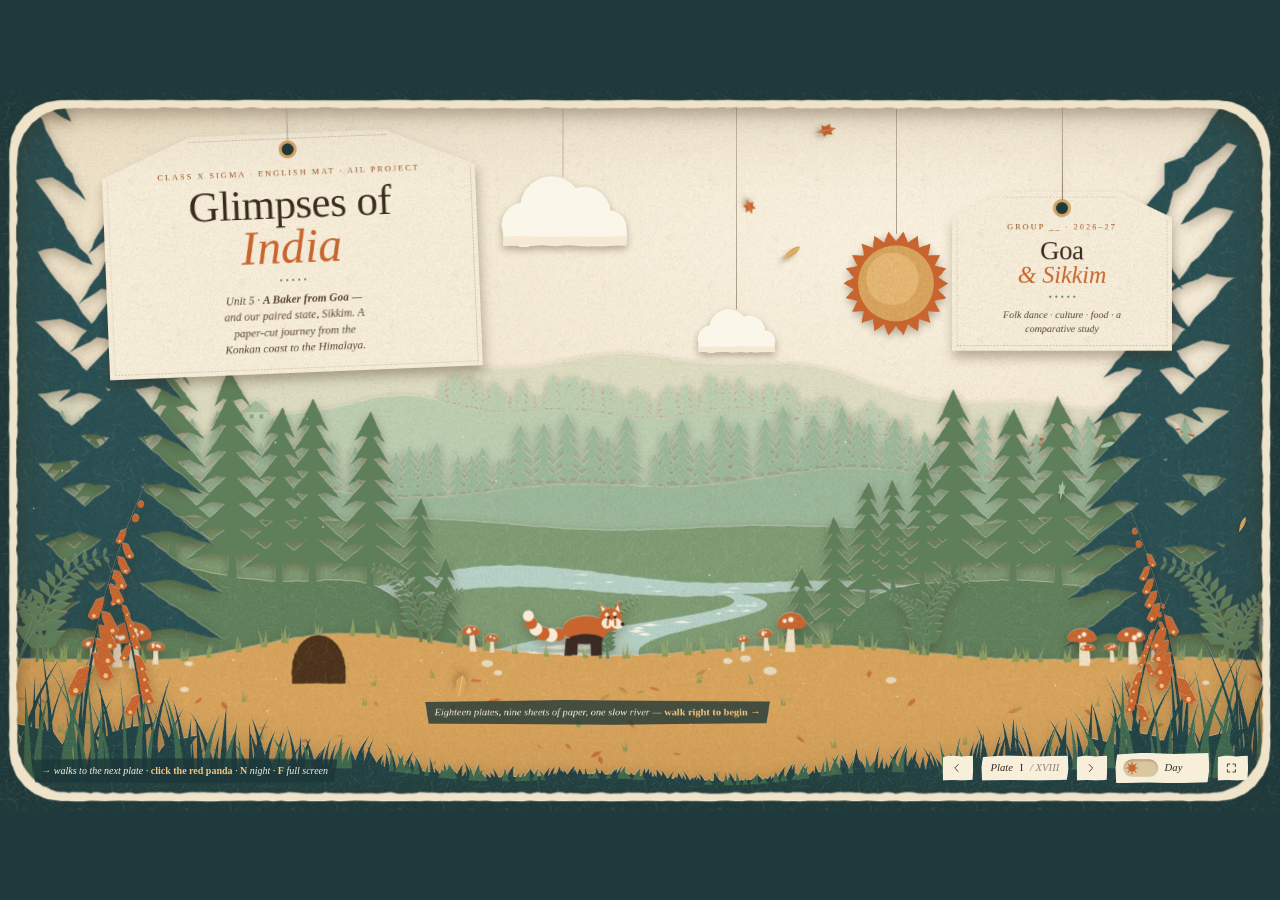
==== english-x-sigma/index.html @ 6c0644aa "Decrease switching transition time by 30% while maintaining natural fox hop speed" ====
<!doctype html>
<html lang="en">
<head>
<meta charset="utf-8">
<meta name="viewport" content="width=device-width,initial-scale=1,viewport-fit=cover">
<meta name="theme-color" content="#f3e8d2">
<meta name="description" content="Glimpses of India — Goa (A Baker from Goa) and Sikkim: folk dance, culture and food. A paper-cut diorama presentation by Class X Sigma.">
<title>Glimpses of India · Goa & Sikkim · Class X Sigma</title>
<style>
:root{
  --cream:#f3e8d2;
  --sage:#9bb89b;
  --moss:#5f7f5b;
  --teal:#274e52;
  --ochre:#d9a45b;
  --orange:#c8642d;
  --ink:#3b2b1d;
  --serif:"Iowan Old Style","Palatino Linotype",Palatino,"Book Antiqua",P052,"URW Palladio L",Georgia,serif;
  --shade:rgba(58,38,18,.34);
  --edge:rgba(255,250,236,.5);
  --paper:#f8efdb;
  --paper-ink:#3b2b1d;
  --kick:#9a5526;
  --em:#c8642d;
  --sub:#5b4632;
  --dash:rgba(122,78,40,.35);
  --W:1920px;--H:1080px;
}
*{box-sizing:border-box}
html,body{margin:0;height:100%;overflow:hidden}
body{background:#1f3a3c;color:var(--ink);font-family:var(--serif);-webkit-font-smoothing:antialiased;-webkit-tap-highlight-color:transparent}
body.night{--shade:rgba(6,6,32,.62);--edge:rgba(176,186,255,.2);--paper:#e7e1ef;--paper-ink:#2a2644;--kick:#7b5aa6;--em:#8d4a86;--sub:#4a4468;--dash:rgba(70,60,120,.4)}

/* ---------- the box (a fixed 1920x1080 diorama, scaled to fit the screen) ---------- */
.stage{position:fixed;inset:0;overflow:hidden;overflow:clip;touch-action:none;user-select:none;-webkit-user-select:none;cursor:default}
.viewport{position:absolute;left:0;top:0;width:var(--W);height:var(--H);transform-origin:0 0;overflow:hidden;overflow:clip;background:#1f3a3c}
.sky{position:absolute;inset:0;background:radial-gradient(120% 75% at 70% 22%,#fbf3e1 0%,#f3e8d2 42%,#ecd9b4 100%)}
.sky-night{position:absolute;inset:0;opacity:0;transition:opacity 1.5s ease;background:radial-gradient(95% 70% at 70% 20%,#3a3f8a 0%,#252a69 36%,#161a45 72%,#10132f 100%)}
body.night .sky-night{opacity:1}
.sky-grain{position:absolute;inset:0;width:100%;height:100%;opacity:.9;transition:opacity 1.4s ease}
.pins{position:absolute;inset:0;width:100%;height:100%;opacity:0;pointer-events:none;visibility:hidden;transition:opacity 1.2s ease .5s,visibility 1.2s ease .5s}
body.night .pins{opacity:1;visibility:visible}
.pins circle{fill:#fff4d6;transform-box:fill-box;transform-origin:center}
.pins .tw{animation:twinkle 3.2s ease-in-out infinite}
@keyframes twinkle{0%,100%{transform:scale(1);opacity:1}50%{transform:scale(.3);opacity:.35}}

.layer{position:absolute;left:0;top:0;will-change:transform;pointer-events:none;contain:layout style}
.layer>svg{display:block;overflow:visible}
.cut{filter:drop-shadow(0 -1px 0 var(--edge)) drop-shadow(0 calc(var(--sh,4) * 1px) calc(var(--sh,4) * 1.5px) var(--shade));transition:filter 1.2s ease var(--d,0s)}
.place>svg{animation:placeIn .9s cubic-bezier(.2,.8,.25,1) both;animation-delay:calc(var(--i,0) * 70ms)}
@keyframes placeIn{from{transform:translateY(7%);opacity:0}to{transform:none;opacity:1}}

.layer [class*="c-"],.layer .winglow,.layer .lampglow,.layer .puff,.grain{transition:fill 1.25s cubic-bezier(.55,.05,.3,1) var(--d,0s),opacity 1.25s ease var(--d,0s),stroke 1.25s ease var(--d,0s)}
.grain{fill:url(#grainPat);pointer-events:none;transition:opacity 1.2s ease}
body.night .grain{opacity:.5}
body.night .sky-grain{opacity:.35}

/* day / night paper stock (reference palette) */
.c-far{fill:#dfdec3} body.night .c-far{fill:#4a508f}
.c-hill{fill:#bdcfb2} body.night .c-hill{fill:#3e4487}
.c-roof{fill:#a8bd9c} body.night .c-roof{fill:#353b7b}
.c-win{fill:#8aa083} body.night .c-win{fill:#ffd57c}
.winglow{opacity:0} body.night .winglow{opacity:1}
.c-ridge{fill:#9bb89b} body.night .c-ridge{fill:#343a7c}
.c-meadow{fill:#7e9c74} body.night .c-meadow{fill:#2b3071}
.c-river{fill:#b7d2c8} body.night .c-river{fill:#5763ae}
.c-ripple{fill:#f1f2e3} body.night .c-ripple{fill:#b9c1f2}
.glint{fill:#fff3c9;opacity:0} body.night .glint{opacity:.95;animation:glint 2.6s ease-in-out infinite}
@keyframes glint{0%,100%{opacity:.95}50%{opacity:.12}}
.c-moss{fill:#5f7f5b} body.night .c-moss{fill:#24295f}
.c-teal{fill:#274e52} body.night .c-teal{fill:#1a1d4e}
.c-ground{fill:#d9a45b} body.night .c-ground{fill:#352b63}
.c-burrow{fill:#4a3019} body.night .c-burrow{fill:#110e2a}
.c-stem{fill:#f0e3c6} body.night .c-stem{fill:#8d86b9}
.c-cap{fill:#c8642d} body.night .c-cap{fill:#7b3e6b}
.c-dot{fill:#f8efdc} body.night .c-dot{fill:#aef6e4}
.c-fern{fill:#5f7f5b} body.night .c-fern{fill:#262d62}
.c-fall1{fill:#c9713a} body.night .c-fall1{fill:#5a3766}
.c-fall2{fill:#b98f4c} body.night .c-fall2{fill:#443d78}
.c-tuft{fill:#8a9a55} body.night .c-tuft{fill:#2c2a5c}
.c-pebble{fill:#e9dcc0} body.night .c-pebble{fill:#5a5690}
.c-fg{fill:#1f4245} body.night .c-fg{fill:#121439}
.c-fg2{fill:#3d6a50} body.night .c-fg2{fill:#1b1d4a}
.c-bell{fill:#c8642d} body.night .c-bell{fill:#8a4a86}
.c-bell2{fill:#efc27d} body.night .c-bell2{fill:#d7a3d8}
.c-mat{fill:#efe3c9} body.night .c-mat{fill:#8f8bb6}
.c-frame{fill:#1c3739} body.night .c-frame{fill:#0b0c27}
.c-fox{fill:#c8642d} body.night .c-fox{fill:#a14f36}
.c-foxc{fill:#f6ecd6} body.night .c-foxc{fill:#d2cbe4}
.c-foxd{fill:#3a2b24} body.night .c-foxd{fill:#17152f}
.glowdots{filter:url(#softGlow)}
.puff{fill:#e0b673;opacity:0} body.night .puff{fill:#9d96cc}
/* new paper stock for Goa & Sikkim (same family of tints) */
.c-snow{fill:#f7f2e4} body.night .c-snow{fill:#aab0e0}
.c-gold{fill:#e0b060} body.night .c-gold{fill:#8b7cb0}
.c-wood{fill:#8a5a30} body.night .c-wood{fill:#2a2550}
.c-skin{fill:#d9a45b} body.night .c-skin{fill:#8d86b9}
.c-blue{fill:#6f8fae} body.night .c-blue{fill:#3a4580}
.c-wall{fill:#f6ecd6} body.night .c-wall{fill:#cfc7e2}
.c-yellow{fill:#efc27d} body.night .c-yellow{fill:#b193c7}
.c-smoke{fill:#f6ecd6;opacity:.6} body.night .c-smoke{fill:#b9b4d6}
.c-lamp{fill:#ffd57c} body.night .c-lamp{fill:#ffd57c}
.lampglow{opacity:0} body.night .lampglow{opacity:1}

/* ---------- hanging things ---------- */
.hang{position:absolute;top:0;transition:transform 1.6s cubic-bezier(.5,-.28,.25,1.22);transition-delay:var(--hd,0s)}
.hang .swing{position:relative;transform-origin:50% 0;animation:swing var(--sd,5s) ease-in-out infinite alternate;animation-delay:var(--sdl,0s)}
.hang .string{position:absolute;left:50%;top:0;width:1px;margin-left:-.5px;height:var(--len);background:linear-gradient(rgba(74,54,34,.25),rgba(74,54,34,.6))}
body.night .hang .string{background:linear-gradient(rgba(220,220,255,.08),rgba(220,220,255,.36))}
.hang .obj{position:absolute;left:50%;top:var(--len);transform:translate(-50%,-6%);filter:drop-shadow(0 5px 6px var(--shade))}
.hang .obj svg{display:block;overflow:visible}
.hang.day{transform:none}
body.night .hang.day{transform:translateY(calc(-1px * var(--up)))}
.hang.nite{transform:translateY(calc(-1px * var(--up)))}
body.night .hang.nite{transform:none}
@keyframes swing{from{transform:rotate(-1.6deg)}to{transform:rotate(1.6deg)}}
.halo{position:absolute;left:50%;top:50%;width:260%;height:260%;transform:translate(-50%,-50%);border-radius:50%;background:radial-gradient(circle,rgba(255,236,190,.34) 0%,rgba(255,236,190,.12) 34%,rgba(255,236,190,0) 66%);pointer-events:none}

/* ---------- leaves / fireflies ---------- */
.leaf{position:absolute;left:0;top:0;will-change:transform;filter:drop-shadow(1px 4px 3px var(--shade))}
.leaf svg{display:block}
.lf-a{fill:#d9a45b} body.night .lf-a{fill:#6c5a8f}
.lf-b{fill:#c8642d} body.night .lf-b{fill:#7a4577}
.lf-c{fill:#9bb89b} body.night .lf-c{fill:#4a569a}
.lf-v{fill:none;stroke:rgba(255,246,226,.55);stroke-width:.7} body.night .lf-v{stroke:rgba(210,210,255,.3)}
.leaf path{transition:fill 1.2s ease .6s}
#flies{pointer-events:none}

.vignette{position:absolute;inset:0;pointer-events:none;box-shadow:inset 0 0 16vmin rgba(60,36,14,.22);transition:box-shadow 1.4s ease}
body.night .vignette{box-shadow:inset 0 0 22vmin rgba(2,2,20,.55)}

/* ---------- paper labels (the reference tag, extended into a family of cards) ---------- */
.content{position:absolute;left:0;top:0;width:var(--W);height:var(--H);will-change:transform;pointer-events:none}
.slot{position:absolute;top:0;width:var(--W);height:var(--H);contain:layout style}
.slot:not(.on):not(.off){visibility:hidden;pointer-events:none}
.slot.on,.slot.off{visibility:visible}
.slot>*{position:absolute}
.slot .anim{opacity:0}
.slot.on .anim{animation:placeIn .9s cubic-bezier(.2,.8,.25,1) both;animation-delay:calc(var(--i,0) * 110ms + 380ms)}
.slot.on .anim.drop{animation-name:dropIn}
@keyframes dropIn{from{transform:translateY(-6%);opacity:0}to{transform:none;opacity:1}}
.slot.off .anim{animation:placeOut .45s ease both;animation-delay:calc(var(--i,0) * 40ms)}
@keyframes placeOut{from{transform:none;opacity:1}to{transform:translateY(5%);opacity:0}}
.slot.on li,.slot.on .row,.slot.on .mini,.slot.on .tl>div{animation:placeIn .7s cubic-bezier(.2,.8,.25,1) both;animation-delay:calc(var(--i,0) * 110ms + var(--j,0) * 85ms + 620ms)}
.slot:not(.on) li,.slot:not(.on) .row,.slot:not(.on) .mini,.slot:not(.on) .tl>div{opacity:0}

.tag-wrap{transform-origin:50% 0;will-change:transform;filter:drop-shadow(2px 10px 9px var(--shade))}
.tag-wrap.swingy{animation:swing var(--sd,5s) ease-in-out infinite alternate;animation-delay:var(--sdl,0s)}
.tag.small{padding:44px 22px 22px}
.tag.small .sub{font-size:15px;max-width:30ch}
.tag-string{display:block;margin:0 auto;width:1px;height:var(--len,54px);background:linear-gradient(rgba(74,54,34,.2),rgba(74,54,34,.7))}
body.night .tag-string{background:linear-gradient(rgba(230,230,255,.1),rgba(230,230,255,.45))}
.tag{position:relative;width:var(--tw,290px);padding:52px 28px 26px;text-align:center;pointer-events:auto;
  background:var(--paper);color:var(--paper-ink);
  clip-path:polygon(24% 0,76% 0,100% 16%,100% 100%,0 100%,0 16%);
  transition:background-color 1.2s ease,color 1.2s ease}
.tag>*{position:relative}
.tag::after{content:"";position:absolute;inset:7px;border:1px dashed var(--dash);clip-path:polygon(23% 0,77% 0,100% 15%,100% 100%,0 100%,0 15%);pointer-events:none}
.tag-hole{position:absolute;left:50%;top:15px;width:18px;height:18px;margin-left:-9px;border-radius:50%;background:#1f3a3c;box-shadow:0 0 0 3.5px var(--ochre),0 0 0 4.5px rgba(90,56,24,.35);transition:background-color 1.2s ease}
body.night .tag-hole{background:#141841}
.tag-knot{position:absolute;left:50%;top:-2px;width:1px;height:25px;margin-left:-.5px;background:rgba(74,54,34,.7)}
body.night .tag-knot{background:rgba(230,230,255,.45)}
.kicker{margin:0 0 8px;font-size:12.5px;letter-spacing:.24em;text-transform:uppercase;color:var(--kick);font-variant-numeric:oldstyle-nums;transition:color 1.2s ease}
.tag h1{margin:0;font-weight:400;font-size:64px;line-height:.96;letter-spacing:-.01em}
.tag h1 em,.card h2 em,.card h3 em,.big em{display:block;font-style:italic;color:var(--em);font-size:1.12em;letter-spacing:0;transition:color 1.2s ease}
.card h2 em.in,.card h3 em.in{display:inline;font-size:1em}
.tag .sub{margin:14px auto 0;max-width:26ch;font-size:17px;line-height:1.42;font-style:italic;color:var(--sub);transition:color 1.2s ease}
.rule{display:block;width:44px;height:6px;margin:12px auto 0;background:radial-gradient(circle,var(--moss) 1.4px,transparent 1.8px) 0 50%/9px 6px repeat-x}
.rule.left{margin-left:0}

/* a sheet of paper: the tag's cousin */
.card-wrap{position:relative;filter:drop-shadow(0 -1px 0 var(--edge)) drop-shadow(0 9px 9px var(--shade))}
.card-wrap.pinned::before{content:"";position:absolute;left:50%;top:-9px;width:18px;height:18px;margin-left:-9px;border-radius:50%;background:#1f3a3c;box-shadow:0 0 0 3.5px var(--ochre),0 0 0 4.5px rgba(90,56,24,.35);z-index:2}
.card{position:relative;background:var(--paper);color:var(--paper-ink);padding:30px 36px 30px;pointer-events:auto;
  clip-path:var(--clip);transition:background-color 1.2s ease,color 1.2s ease;font-size:21.5px;line-height:1.38}
.card::after{content:"";position:absolute;inset:9px;border:1px dashed var(--dash);clip-path:var(--clip2);pointer-events:none}
.card>*{position:relative}
.card h2{margin:0 0 6px;font-weight:400;font-size:46px;line-height:1.02;letter-spacing:-.01em}
.card h3{margin:0 0 6px;font-weight:400;font-size:30px;line-height:1.08}
.card .sub{margin:0 0 10px;font-size:18px;line-height:1.4;font-style:italic;color:var(--sub);transition:color 1.2s ease}
.card .rule{margin:10px 0 14px}
.card p{margin:0 0 10px}
.card ul{margin:0;padding:0;list-style:none}
.card li{position:relative;padding-left:26px;margin:0 0 9px}
.card li::before{content:"";position:absolute;left:3px;top:.52em;width:9px;height:9px;border-radius:50% 50% 50% 0;transform:rotate(-45deg);background:var(--moss);opacity:.85}
.card li b,.card .row b{font-weight:600}
.card .cols{display:grid;grid-template-columns:1fr 1fr;column-gap:32px}
.card .cols3{display:grid;grid-template-columns:1fr 1fr 1fr;column-gap:26px}
.card .note{font-size:16.5px;font-style:italic;color:var(--sub);margin-top:8px}
.card .lead{font-size:23px}
.card em.o{color:var(--em);font-style:italic}
.small{font-size:17px;line-height:1.35}
.card .cap{font-size:12px;letter-spacing:.2em;text-transform:uppercase;color:var(--kick);margin:0 0 6px}

/* member / outcome tables */
.roster{width:100%;border-collapse:collapse;font-size:21px}
.roster td,.roster th{padding:9px 10px;text-align:left;vertical-align:top;border-bottom:1px dashed var(--dash)}
.roster th{font-weight:400;font-size:12.5px;letter-spacing:.22em;text-transform:uppercase;color:var(--kick)}
.roster td:first-child{white-space:nowrap}
.roster .n{font-size:24px}
.roster .r{color:var(--sub);font-style:italic;white-space:nowrap}
.roster tr:last-child td{border-bottom:0}
.badge{display:inline-block;margin-left:8px;padding:1px 9px 2px;font-size:12px;letter-spacing:.16em;text-transform:uppercase;color:#f8efdb;background:var(--teal);clip-path:polygon(2% 10%,98% 0,100% 90%,0 100%)}
body.night .badge{background:#3a3f86}

/* timeline */
.tl{display:grid;grid-template-columns:150px 1fr;row-gap:0}
.tl>div{padding:7px 0 7px 0;border-bottom:1px dashed var(--dash)}
.tl>div:nth-last-child(-n+2){border-bottom:0}
.tl .yr{font-style:italic;color:var(--em);font-size:22px;padding-right:12px}

/* comparison table */
.cmp{width:100%;border-collapse:collapse;font-size:19.5px;line-height:1.32}
.cmp th{font-weight:400;text-align:left;padding:6px 12px 10px;font-size:26px;border-bottom:2px solid var(--dash)}
.cmp th:first-child{width:118px}
.cmp th em{color:var(--em)}
.cmp td{padding:11px 12px;vertical-align:top;border-bottom:1px dashed var(--dash)}
.cmp tr:last-child td{border-bottom:0}
.cmp td:first-child{font-size:12.5px;letter-spacing:.22em;text-transform:uppercase;color:var(--kick);padding-top:16px}
.cmp td.th{background:rgba(155,184,155,.18)}
body.night .cmp td.th{background:rgba(120,110,190,.18)}

/* mini cards grid (learning outcomes) */
.grid5{display:grid;grid-template-columns:repeat(3,1fr);gap:22px 24px}
.mini{position:relative;background:rgba(255,255,255,.28);padding:16px 18px 14px;clip-path:var(--mclip);font-size:19px;line-height:1.35}
body.night .mini{background:rgba(60,50,110,.18)}
.mini .who{font-size:25px;margin:0 0 4px}
.mini .who span{font-size:13px;letter-spacing:.18em;text-transform:uppercase;color:var(--kick);margin-left:8px}

/* the poster frame */
.poster-wrap{filter:drop-shadow(0 -1px 0 var(--edge)) drop-shadow(0 14px 14px var(--shade))}
.poster{position:relative;background:var(--paper);padding:22px;clip-path:var(--clip);transition:background-color 1.2s ease}
.poster .ph{position:relative;width:100%;height:100%;background:#efe3c9;display:flex;align-items:center;justify-content:center;text-align:center;overflow:hidden;cursor:pointer;pointer-events:auto}
body.night .poster .ph{background:#cfc7e2}
.poster .ph img{position:absolute;inset:0;width:100%;height:100%;object-fit:contain;display:none}
.poster .ph.has img{display:block}
.poster .ph.has .ph-text{display:none}
.poster .ph-text{position:relative;padding:28px;color:var(--sub);font-style:italic;font-size:20px;line-height:1.45}
.poster .ph-text b{display:block;font-style:normal;font-size:30px;color:var(--paper-ink);margin-bottom:8px}
.poster .ph::after{content:"";position:absolute;inset:14px;border:1px dashed var(--dash);pointer-events:none}
.poster .corner{position:absolute;width:38px;height:38px;background:var(--paper);clip-path:polygon(0 0,100% 0,0 100%);filter:drop-shadow(1px 2px 2px rgba(0,0,0,.25));z-index:3}
.poster .corner.tr{transform:rotate(90deg)}.poster .corner.br{transform:rotate(180deg)}.poster .corner.bl{transform:rotate(270deg)}

/* captions in the scene (the reference "hint" style) */
.scene-note{padding:8px 14px;font-size:15.5px;font-style:italic;line-height:1.35;color:#f8efdb;background:rgba(28,55,57,.78);
  clip-path:polygon(0 8%,40% 0,100% 6%,99% 94%,55% 100%,1% 96%);transition:background-color 1.2s ease;white-space:nowrap}
body.night .scene-note{background:rgba(12,13,40,.8);color:#e7e1ef}
.scene-note b{font-weight:600;font-style:normal;color:#f2c47f}

/* ---------- controls ---------- */
.controls{position:absolute;right:48px;bottom:40px;z-index:11;display:flex;gap:12px;align-items:center}
.chip{appearance:none;display:inline-flex;align-items:center;gap:10px;padding:10px 16px 10px 12px;border:0;font:inherit;font-size:16px;color:var(--ink);cursor:pointer;background:#f8efdb;pointer-events:auto;
  clip-path:polygon(2% 6%,30% 0,62% 4%,99% 1%,100% 52%,98% 96%,64% 100%,34% 97%,1% 100%,0 48%);
  filter:drop-shadow(0 4px 5px var(--shade));transition:transform .25s cubic-bezier(.3,1.6,.5,1),background-color 1.2s ease,color 1.2s ease}
.chip[hidden]{display:none}
.chip:hover{transform:translateY(-2px) rotate(-1deg)}
.chip:active{transform:translateY(1px) scale(.98)}
.chip:focus-visible{outline:none;background:#fff7e4;box-shadow:inset 0 0 0 2px var(--orange)}
body.night .chip{background:#e7e1ef;color:#2a2644}
.chip.counter{cursor:default;padding:10px 14px;font-style:italic}
.chip.counter b{font-weight:400;font-style:normal;font-variant-numeric:tabular-nums}
.chip svg.arrow{width:18px;height:18px}
.track{position:relative;width:52px;height:26px;border-radius:13px;background:#d9c7a1;box-shadow:inset 0 2px 3px rgba(80,50,20,.3);transition:background-color .9s ease}
body.night .track{background:#3a3f86}
.knob{position:absolute;top:2px;left:2px;width:22px;height:22px;border-radius:50%;transition:transform .7s cubic-bezier(.5,-.3,.3,1.35)}
body.night .knob{transform:translateX(26px)}
.knob svg{position:absolute;inset:0;width:22px;height:22px;transition:opacity .5s ease,transform .7s ease}
.knob .k-moon{opacity:0;transform:rotate(-90deg)}
body.night .knob .k-sun{opacity:0;transform:rotate(90deg)}
body.night .knob .k-moon{opacity:1;transform:none}
.chip-label{min-width:3.2em;text-align:left;font-style:italic}
.hint{position:absolute;left:48px;bottom:40px;z-index:11;margin:0;padding:9px 14px;max-width:560px;font-size:15px;font-style:italic;line-height:1.35;color:#f8efdb;background:rgba(28,55,57,.78);
  clip-path:polygon(0 8%,40% 0,100% 6%,99% 94%,55% 100%,1% 96%);transition:opacity .8s ease,background-color 1.2s ease;pointer-events:none}
body.night .hint{background:rgba(12,13,40,.8);color:#e7e1ef}
.hint b{font-weight:600;font-style:normal;color:#f2c47f}
.hint.gone{opacity:0}
.sr-only{position:absolute;width:1px;height:1px;overflow:hidden;clip:rect(0 0 0 0);clip-path:inset(50%);white-space:nowrap}
.defs{position:absolute;width:0;height:0;overflow:hidden}
.panda-btn{position:absolute;left:0;top:0;width:10px;height:10px;padding:0;margin:0;border:0;border-radius:40%;background:transparent;cursor:pointer;pointer-events:auto;touch-action:manipulation}
.panda-btn:focus-visible{outline:2px dashed #fff6df;outline-offset:4px}
@media (prefers-reduced-motion:reduce){
  .place>svg,.slot.on .anim,.slot.on li,.slot.on .row,.slot.on .mini,.slot.on .tl>div{animation-duration:.01s;animation-delay:0s}
  .hang .swing,.pins .tw{animation:none}
}
/* grain overlays must stay out of flow (after the .tag>* / .card>* rules) */
.tag-grain,.card-grain{position:absolute;inset:0;width:100%;height:100%;pointer-events:none}

</style>
</head>
<body>
<main class="stage" id="stage" aria-label="Glimpses of India: a paper-cut diorama presentation that walks from a forest hollow to Goa and up to Sikkim">
  <div class="viewport" id="vp">
    <div class="sky" id="sky">
      <div class="sky-night"></div>
      <svg class="sky-grain" aria-hidden="true" focusable="false"><rect width="100%" height="100%" fill="url(#grainPat)"/></svg>
      <svg class="pins" id="pins" aria-hidden="true" focusable="false"></svg>
    </div>
    <div class="layer" id="hangs" data-depth="0.4" aria-hidden="true"></div>
    <div id="layers"></div>
    <div class="content" id="content"></div>
    <nav class="controls" aria-label="Presentation controls">
      <button type="button" class="chip" id="prev" aria-label="Previous plate"><svg class="arrow" viewBox="0 0 24 24" aria-hidden="true" focusable="false"><path fill="none" stroke="currentColor" stroke-width="1.8" stroke-linecap="round" stroke-linejoin="round" d="M15 5l-7 7 7 7"/></svg></button>
      <span class="chip counter" id="counter" aria-live="polite"></span>
      <button type="button" class="chip" id="next" aria-label="Next plate"><svg class="arrow" viewBox="0 0 24 24" aria-hidden="true" focusable="false"><path fill="none" stroke="currentColor" stroke-width="1.8" stroke-linecap="round" stroke-linejoin="round" d="M9 5l7 7-7 7"/></svg></button>
      <button type="button" class="chip" id="toggle" aria-pressed="false" aria-label="Night">
        <span class="track" aria-hidden="true"><span class="knob">
          <svg class="k-sun" viewBox="-11 -11 22 22" focusable="false"><g fill="#c8642d"><circle r="5.6"/><path d="M0-10 1.6-6.8h-3.2zM0 10l1.6-3.2h-3.2zM-10 0l3.2 1.6v-3.2zM10 0 6.8 1.6v-3.2zM-7 -7l3.4 1.2-2.2 2.2zM7 7 3.6 5.8l2.2-2.2zM7 -7 5.8-3.6 3.6-5.8zM-7 7l1.2-3.4 2.2 2.2z"/></g></svg>
          <svg class="k-moon" viewBox="-11 -11 22 22" focusable="false"><path fill="#f4ead2" d="M3.2-8.6A9 9 0 1 0 8.8 4 7.2 7.2 0 0 1 3.2-8.6z"/></svg>
        </span></span>
        <span class="chip-label" id="toggleLabel">Day</span>
      </button>
      <button type="button" class="chip" id="embed" hidden aria-label="Save a copy of this presentation with the poster embedded"><span class="chip-label" style="min-width:0">Save copy with poster</span></button>
      <button type="button" class="chip" id="full" aria-label="Full screen"><svg class="arrow" viewBox="0 0 24 24" aria-hidden="true" focusable="false"><path fill="none" stroke="currentColor" stroke-width="1.8" stroke-linecap="round" stroke-linejoin="round" d="M4 9V4h5M20 9V4h-5M4 15v5h5M20 15v5h-5"/></svg></button>
    </nav>
    <p class="hint" id="hint"><span id="hintText"><b>→</b> walks to the next plate · <b>click the red panda</b> · <b>N</b> night · <b>F</b> full screen</span></p>
  </div>
</main>
<p class="sr-only" aria-live="polite" id="live"></p>

<svg class="defs" aria-hidden="true" focusable="false">
  <defs>
    <pattern id="grainPat" patternUnits="userSpaceOnUse" width="160" height="160"><image id="grainImg" width="160" height="160"/></pattern>
    <radialGradient id="winGlowGrad"><stop offset="0" stop-color="#ffd98a" stop-opacity=".75"/><stop offset=".45" stop-color="#ffc766" stop-opacity=".22"/><stop offset="1" stop-color="#ffc766" stop-opacity="0"/></radialGradient>
    <radialGradient id="lampGlowGrad"><stop offset="0" stop-color="#ffd98a" stop-opacity=".8"/><stop offset=".4" stop-color="#ffc766" stop-opacity=".25"/><stop offset="1" stop-color="#ffc766" stop-opacity="0"/></radialGradient>
    <filter id="softGlow" x="-20%" y="-20%" width="140%" height="140%"><feGaussianBlur stdDeviation="1.2" result="blur"/><feMerge><feMergeNode in="blur"/><feMergeNode in="SourceGraphic"/></feMerge></filter>
  </defs>
</svg>

<script>
/* ======================================================================
   PAPER — scissor-cut geometry. The first half is a straight port of the
   reference diorama's helpers; the second half is the new vocabulary for
   Goa and Sikkim (palms, churches, gompas, flags, dancers, a red panda).
   Everything returns SVG path data or small SVG markup strings; colours
   come from the .c-* paper-stock classes so day/night keeps working.
   ====================================================================== */
const PAPER = (() => {
  'use strict';
  function mulberry32(a){return function(){a|=0;a=a+0x6D2B79F5|0;let t=Math.imul(a^a>>>15,1|a);t=t+Math.imul(t^t>>>7,61|t)^t;return((t^t>>>14)>>>0)/4294967296;};}
  let R = mulberry32(1847);
  const setSeed = s => { R = mulberry32(s); };
  const rr = (a,b) => a + (b-a)*R();
  const q = n => Math.round(n*10)/10;
  const clamp = (v,a,b) => v<a?a:v>b?b:v;
  const lerp = (a,b,t) => a+(b-a)*t;
  const smooth = t => { t = clamp(t,0,1); return t*t*(3-2*t); };

  /* ---------- paper geometry (reference) ---------- */
  function area(p){let a=0;for(let i=0;i<p.length;i++){const u=p[i],v=p[(i+1)%p.length];a+=u[0]*v[1]-v[0]*u[1];}return a;}
  function orient(p){return area(p)<0?p.slice().reverse():p;}
  function trace(p,j,step){
    let s='';const n=p.length;
    for(let i=0;i<n;i++){
      const a=p[i],b=p[(i+1)%n],dx=b[0]-a[0],dy=b[1]-a[1],L=Math.hypot(dx,dy)||1,k=Math.max(1,Math.round(L/step)),nx=-dy/L,ny=dx/L;
      for(let t=0;t<k;t++){
        let x=a[0]+dx*t/k,y=a[1]+dy*t/k;
        if(t>0){const o=(R()-.5)*2*j;x+=nx*o;y+=ny*o;}
        s+=(s?'L':'M')+q(x)+' '+q(y);
      }
    }
    return s+'Z';
  }
  const cut  = (p,j=.7,step=7) => trace(orient(p),j,step);
  const hole = (p,j=.7,step=7) => trace(orient(p).slice().reverse(),j,step);
  function poly(p){p=orient(p);let s='M'+q(p[0][0])+' '+q(p[0][1]);for(let i=1;i<p.length;i++)s+='L'+q(p[i][0])+' '+q(p[i][1]);return s+'Z';}
  function circ(cx,cy,r,n){const p=[];n=n||Math.max(8,Math.round(r*1.4));for(let i=0;i<n;i++){const a=i/n*Math.PI*2;p.push([cx+Math.cos(a)*r,cy+Math.sin(a)*r]);}return p;}
  function ell(cx,cy,rx,ry,n){const p=[];n=n||Math.max(10,Math.round((rx+ry)*.8));for(let i=0;i<n;i++){const a=i/n*Math.PI*2;p.push([cx+Math.cos(a)*rx,cy+Math.sin(a)*ry]);}return p;}
  const rect = (x,y,w,h) => [[x,y],[x+w,y],[x+w,y+h],[x,y+h]];
  function wave(base,amps,lens){const ph=amps.map(()=>R()*Math.PI*2);return x=>{let y=base;for(let i=0;i<amps.length;i++)y+=amps[i]*Math.sin(x/lens[i]*Math.PI*2+ph[i]);return y;};}
  // a ridge polygon between x0 and x1 whose top edge follows fn
  function ridge(fn,bottom,x0,x1,step=9,j=.9){const p=[];for(let x=x0;x<=x1+step;x+=step)p.push([x,fn(x)+(R()-.5)*2*j]);p.push([x1+step,bottom],[x0,bottom]);return poly(p);}

  function pine(cx,by,h,w){
    const n=h>420?9:h>160?7:h>70?5:h>32?4:3;
    const trunkH=h*.09,crown=h-trunkH,tip=by-h,st=crown/(n+.45);
    const j=Math.max(.45,h/520),step=Math.max(5,h/70),lean=(R()-.5)*w*.12;
    let d='';
    for(let i=0;i<n;i++){
      const top=tip+i*st,bot=tip+(i+1.45)*st,k=(i+1)/n;
      const base=w*.5*(.26+.74*Math.pow(k,.9));
      const hr=base*(1+(R()-.5)*.16),hl=base*(1+(R()-.5)*.16),droop=st*.14;
      const cx0=cx+lean*(1-k);
      d+=cut([[cx0,top],[cx+hr,bot+(R()-.5)*droop],[cx+hr*.5,bot-st*.28],[cx,bot-st*.18],[cx-hl*.5,bot-st*.28],[cx-hl,bot+(R()-.5)*droop]],j,step);
    }
    const tw=Math.max(1.4,w*.055);
    d+=cut([[cx-tw,by+4],[cx-tw*.75,by-trunkH-st*.6],[cx+tw*.75,by-trunkH-st*.6],[cx+tw,by+4]],.3,8);
    return d;
  }
  function blade(bx,by,h,lean,wb){
    const L=[],Rt=[];
    for(let i=0;i<=6;i++){const t=i/6,x=bx+lean*t*t,y=by-h*t,hw=wb*.5*(1-t)*(1-t*.15);L.push([x-hw,y]);if(i<6)Rt.push([x+hw,y]);}
    return poly(L.concat(Rt.reverse()));
  }
  function mushroom(cx,by,s){
    const tilt=(R()-.5)*s*.3,capY=by-s*.86,rx=s*(.46+R()*.16),ry=s*(.34+R()*.12);
    const stem=cut([[cx-s*.17,by+2],[cx-s*.11+tilt*.6,capY+s*.05],[cx+s*.11+tilt*.6,capY+s*.05],[cx+s*.19,by+2]],.35,4);
    const cp=[];
    for(let i=0;i<=14;i++){const a=Math.PI+i/14*Math.PI;cp.push([cx+tilt+Math.cos(a)*rx,capY+Math.sin(a)*ry]);}
    cp.push([cx+tilt+rx*.7,capY+ry*.2],[cx+tilt,capY+ry*.28],[cx+tilt-rx*.7,capY+ry*.2]);
    const cap=cut(cp,.4,4);
    let dots='';const nd=2+Math.floor(R()*3);
    for(let i=0;i<nd;i++){const a=Math.PI*(1.15+R()*.7),rr2=R()*.55+.25;dots+=cut(circ(cx+tilt+Math.cos(a)*rx*rr2,capY+Math.sin(a)*ry*rr2*.9,s*(.05+R()*.05),7),.2,3);}
    return {stem,cap,dots};
  }
  function fern(bx,by,len,dir){
    let d='';const tipX=bx+dir*len*.62,tipY=by-len*.86,cx=bx+dir*len*.02,cy=by-len*.78;
    const P=t=>[(1-t)*(1-t)*bx+2*(1-t)*t*cx+t*t*tipX,(1-t)*(1-t)*by+2*(1-t)*t*cy+t*t*tipY];
    const sp=[],sp2=[];
    for(let i=0;i<=10;i++){const t=i/10,[x,y]=P(t),w=1.8*(1-t)+.4;sp.push([x-w,y]);sp2.push([x+w,y]);}
    d+=poly(sp.concat(sp2.reverse()));
    for(let t=.1;t<.97;t+=.075){
      const [x,y]=P(t),[x2,y2]=P(Math.min(1,t+.01)),ta=Math.atan2(y2-y,x2-x),L=len*.26*(1-t*.78);
      for(const side of [-1,1]){
        const a=ta+side*1.05,ex=x+Math.cos(a)*L,ey=y+Math.sin(a)*L,mx=x+Math.cos(a)*L*.5,my=y+Math.sin(a)*L*.5,wd=L*.2;
        d+=cut([[x,y],[mx+Math.cos(a+Math.PI/2)*wd,my+Math.sin(a+Math.PI/2)*wd],[ex,ey],[mx-Math.cos(a+Math.PI/2)*wd,my-Math.sin(a+Math.PI/2)*wd]],.25,4);
      }
    }
    return d;
  }
  function foxglove(bx,by,h,lean,side){
    let stalk='',bells='',inner='';
    const P=t=>[bx+lean*t*t,by-h*t];
    const L=[],Rt=[];
    for(let i=0;i<=8;i++){const t=i/8,[x,y]=P(t),w=2.2*(1-t)+.7;L.push([x-w,y]);Rt.push([x+w,y]);}
    stalk=poly(L.concat(Rt.reverse()));
    for(const sd of [-1,1]){const ll=h*.28;stalk+=cut([[bx,by],[bx+sd*ll*.35,by-ll*.5],[bx+sd*ll*.9,by-ll*.62],[bx+sd*ll*.55,by-ll*.18]],.5,6);}
    for(let t=.36;t<.97;t+=.048){
      const [x,y]=P(t),s=h*.075*(1-(t-.36)*1.05),sd=side*((Math.round(t*100)%3===0)?-1:1);
      if(t>.86){bells+=cut(circ(x+sd*s*.35,y+s*.2,s*.42,7),.2,3);continue;}
      bells+=cut([[x,y-s*.15],[x+sd*s*.55,y+s*.05],[x+sd*s*1.05,y+s*1.05],[x+sd*s*.78,y+s*1.28],[x+sd*s*.38,y+s*1.14],[x+sd*s*.12,y+s*.5]],.25,3);
      inner+=cut(circ(x+sd*s*.66,y+s*1.02,s*.13,6),.1,3);
    }
    return {stalk,bells,inner};
  }
  // rhododendron spike (Sikkim's state tree): same stalk, round flower clusters instead of bells
  function rhodoSpike(bx,by,h,lean,side){
    let stalk='',bells='',inner='';
    const P=t=>[bx+lean*t*t,by-h*t];
    const L=[],Rt=[];
    for(let i=0;i<=8;i++){const t=i/8,[x,y]=P(t),w=2.4*(1-t)+.8;L.push([x-w,y]);Rt.push([x+w,y]);}
    stalk=poly(L.concat(Rt.reverse()));
    for(let t=.2;t<.8;t+=.14){const [x,y]=P(t),ll=h*.2*(1-t*.5);for(const sd of [-1,1])stalk+=cut([[x,y],[x+sd*ll*.4,y-ll*.3],[x+sd*ll,y-ll*.1],[x+sd*ll*.5,y+ll*.12]],.4,5);}
    for(let t=.56;t<1.0;t+=.11){
      const [x,y]=P(t),s=h*.085*(1-(t-.56)*.9),sd=side*((Math.round(t*100)%2===0)?-1:1);
      const cx=x+sd*s*.9,cy=y;
      for(let k=0;k<5;k++){const a=k/5*Math.PI*2+t*7;bells+=cut(circ(cx+Math.cos(a)*s*.5,cy+Math.sin(a)*s*.42,s*.36,7),.2,3);}
      inner+=cut(circ(cx,cy,s*.2,6),.1,3);
    }
    return {stalk,bells,inner};
  }

  /* ---------- new flora ---------- */
  // coconut palm: curved trunk, radiating notched fronds, three nuts
  function palm(cx,by,h,lean,nF){
    nF=nF||7;const top=[cx+lean,by-h];
    const tw=Math.max(1.6,h*.035);
    const trunk=[];const T=10;
    for(let i=0;i<=T;i++){const t=i/T,x=cx+lean*t*t,y=by-h*t,w=tw*(1.25-t*.5);trunk.push([x-w,y]);}
    for(let i=T;i>=0;i--){const t=i/T,x=cx+lean*t*t,y=by-h*t,w=tw*(1.25-t*.5);trunk.push([x+w,y]);}
    let d=cut(trunk,.35,8);
    for(let i=0;i<nF;i++){
      const a=-Math.PI*.95+i/(nF-1)*Math.PI*.9+(R()-.5)*.18,len=h*(.38+R()*.14),droop=.9+R()*.5;
      const pts=[];const S=8;
      // frond centre line: starts along angle a, droops with t
      const px=t=>top[0]+Math.cos(a)*len*t+ (Math.cos(a)>0?1:-1)*0, py=t=>top[1]+Math.sin(a)*len*t+droop*len*t*t*.55;
      const L=[],Rt=[];
      for(let k=0;k<=S;k++){const t=k/S,w=h*.028*(1-t)*(t<.1?t*10:1)+.6;const x=px(t),y=py(t);
        const x2=px(Math.min(1,t+.02)),y2=py(Math.min(1,t+.02)),ta=Math.atan2(y2-y,x2-x),nx=-Math.sin(ta),ny=Math.cos(ta);
        L.push([x+nx*w*2.2,y+ny*w*2.2]);Rt.push([x-nx*w*2.2,y-ny*w*2.2]);}
      d+=cut(L.concat(Rt.reverse()),Math.max(1.2,h*.02),Math.max(4,h*.03));
    }
    for(let k=0;k<3;k++)d+=cut(circ(top[0]+(k-1)*h*.03,top[1]+h*.03,h*.028,8),.2,3);
    return d;
  }
  // round broadleaf tree (mango / cashew / jackfruit)
  function roundTree(cx,by,h,w){
    let d=cut([[cx-w*.05,by+3],[cx-w*.035,by-h*.38],[cx+w*.035,by-h*.38],[cx+w*.05,by+3]],.3,6);
    const lobes=[[0,-.68,.48],[-.3,-.52,.36],[.3,-.5,.38],[-.16,-.78,.3],[.18,-.8,.3],[0,-.45,.4]];
    for(const [lx,ly,lr] of lobes)d+=cut(circ(cx+lx*w,by+ly*h,lr*w*.62,14),Math.max(.6,h*.012),6);
    return d;
  }
  // rhododendron bush: dark leaves and a cluster of red-orange blooms
  function rhodoBush(cx,by,s){
    let leaf='',bloom='',dot='';
    for(let i=0;i<6;i++){const a=Math.PI*1.05+i/5*Math.PI*.9,L=s*(.55+R()*.3);leaf+=cut([[cx,by],[cx+Math.cos(a-.25)*L*.5,by+Math.sin(a-.25)*L*.5],[cx+Math.cos(a)*L,by+Math.sin(a)*L],[cx+Math.cos(a+.25)*L*.5,by+Math.sin(a+.25)*L*.5]],.3,4);}
    const nb=3+Math.floor(R()*3);
    for(let i=0;i<nb;i++){const bx=cx+(R()-.5)*s*.9,byy=by-s*(.45+R()*.4),r=s*(.12+R()*.08);for(let k=0;k<5;k++){const a=k/5*Math.PI*2;bloom+=cut(circ(bx+Math.cos(a)*r*.9,byy+Math.sin(a)*r*.8,r*.62,7),.15,3);}dot+=cut(circ(bx,byy,r*.3,6),.1,3);}
    return {leaf,bloom,dot};
  }

  /* ---------- buildings (local units: width ~100, base at y=0) ---------- */
  const P = (cls,d) => d?`<path class="${cls}" d="${d}"/>`:'';
  const G = (x,y,s,inner,extra='') => `<g transform="translate(${q(x)} ${q(y)}) scale(${q(s)})"${extra}>${inner}</g>`;

  function church(){
    let wall='',roof='',dark='',win='';
    // nave facade with a curved baroque gable
    wall+=cut([[-34,0],[34,0],[34,-50],[31,-58],[22,-64],[12,-70],[4,-75],[-4,-75],[-12,-70],[-22,-64],[-31,-58],[-34,-50]],.5,5);
    // side aisle to the right
    wall+=cut([[34,0],[62,0],[62,-36],[34,-44]],.4,6);
    roof+=cut([[34,-46],[64,-36],[64,-32],[34,-42]],.3,6);
    // bell tower
    wall+=cut([[-56,0],[-30,0],[-30,-86],[-56,-86]],.4,6);
    roof+=cut([[-59,-86],[-27,-86],[-43,-104]],.3,5);
    dark+=poly([[-44,-104],[-42,-104],[-42,-118],[-44,-118]])+poly([[-48,-114],[-38,-114],[-38,-112],[-48,-112]]);
    // cornices
    roof+=poly([[-34,-50],[34,-50],[34,-47],[-34,-47]])+poly([[-57,-62],[-29,-62],[-29,-59],[-57,-59]]);
    // door and windows
    dark+=cut([[-8,0],[8,0],[8,-18],[0,-25],[-8,-18]],.3,4);
    win+=cut([[-24,-26],[-16,-26],[-16,-36],[-20,-40],[-24,-36]],.2,3)+cut([[16,-26],[24,-26],[24,-36],[20,-40],[16,-36]],.2,3);
    win+=cut(circ(0,-58,5,12),.2,3)+cut([[-47,-66],[-39,-66],[-39,-76],[-43,-80],[-47,-76]],.2,3)+cut([[-47,-30],[-39,-30],[-39,-40],[-43,-44],[-47,-40]],.2,3);
    return P('c-wall',wall)+P('c-cap',roof)+P('c-foxd',dark)+P('c-win',win);
  }
  function house(yellow){
    let wall='',roof='',dark='',win='',col='';
    wall+=cut([[-40,0],[40,0],[40,-40],[-40,-40]],.4,6);
    roof+=cut([[-47,-40],[47,-40],[32,-60],[-32,-60]],.4,6);
    // balcão: low wall, columns, little tiled porch roof
    col+=cut([[-15,0],[15,0],[15,-11],[-15,-11]],.3,5)+poly([[-15,-40],[-11,-40],[-11,-11],[-15,-11]])+poly([[11,-40],[15,-40],[15,-11],[11,-11]]);
    roof+=cut([[-20,-40],[20,-40],[15,-47],[-15,-47]],.3,5);
    dark+=cut([[-6,-11],[6,-11],[6,-32],[-6,-32]],.2,4);
    win+=cut(rect(-32,-32,11,13),.2,3)+cut(rect(21,-32,11,13),.2,3);
    col+=poly(rect(-34,-33,2,15))+poly(rect(-19,-33,2,15))+poly(rect(19,-33,2,15))+poly(rect(34,-33,2,15));
    return P(yellow?'c-yellow':'c-wall',wall)+P('c-cap',roof)+P('c-wall',col)+P('c-win',win)+P('c-foxd',dark);
  }
  function gompa(){
    let wall='',band='',roof='',win='',dark='',gold='';
    wall+=cut([[-55,0],[55,0],[50,-46],[-50,-46]],.4,6);
    band+=cut([[-52,-46],[52,-46],[52,-53],[-52,-53]],.3,6);
    roof+=cut([[-64,-53],[64,-53],[58,-61],[-58,-61]],.3,6)+cut([[-64,-53],[-70,-61],[-60,-58]],.2,4)+cut([[64,-53],[70,-61],[60,-58]],.2,4);
    wall+=cut([[-34,-61],[34,-61],[31,-84],[-31,-84]],.4,6);
    band+=cut([[-33,-84],[33,-84],[33,-90],[-33,-90]],.3,5);
    roof+=cut([[-44,-90],[44,-90],[36,-99],[-36,-99]],.3,5)+cut([[-44,-90],[-50,-98],[-40,-95]],.2,4)+cut([[44,-90],[50,-98],[40,-95]],.2,4);
    gold+=cut([[-4,-99],[4,-99],[3,-108],[-3,-108]],.2,3)+cut(circ(0,-111,4,10),.2,3)+cut([[-60,-61],[-56,-61],[-58,-70]],.1,3)+cut([[56,-61],[60,-61],[58,-70]],.1,3);
    for(const wx of [-30,0,30]){dark+=cut([[wx-9,-16],[wx+9,-16],[wx+8,-34],[wx-8,-34]],.2,4);win+=cut(rect(wx-6,-32,12,14),.2,3);}
    for(const wx of [-14,14]){dark+=cut([[wx-7,-66],[wx+7,-66],[wx+6,-80],[wx-6,-80]],.2,4);win+=cut(rect(wx-4.5,-78,9,10),.2,3);}
    band+=cut([[-10,0],[10,0],[10,-22],[-10,-22]],.2,4);dark+=cut([[-7,0],[7,0],[7,-20],[-7,-20]],.2,4);
    return P('c-wall',wall)+P('c-cap',band)+P('c-gold',roof)+P('c-foxd',dark)+P('c-win',win)+P('c-gold',gold);
  }
  function chorten(){
    let wall='',gold='',dark='';
    wall+=cut([[-20,0],[20,0],[20,-8],[-20,-8]],.3,5)+cut([[-16,-8],[16,-8],[16,-15],[-16,-15]],.3,5)+cut([[-12,-15],[12,-15],[12,-21],[-12,-21]],.3,4);
    wall+=cut(circ(0,-33,13,18),.4,4);
    dark+=cut([[-5,-45],[5,-45],[5,-52],[-5,-52]],.2,3);
    gold+=cut([[-6,-52],[6,-52],[0,-76]],.3,4)+cut(circ(0,-78,2.8,8),.1,3);
    for(let i=1;i<6;i++){const y=-52-i*4,w=6*(1-i/6.2);dark+=poly([[-w,y],[w,y],[w,y-.9],[-w,y-.9]]);}
    return P('c-wall',wall)+P('c-foxd',dark)+P('c-gold',gold);
  }
  function hut(){ // Lepcha bamboo house on stilts
    let wall='',roof='',dark='';
    dark+=poly(rect(-30,-14,3,14))+poly(rect(27,-14,3,14))+poly(rect(-2,-14,3,14));
    wall+=cut([[-34,-14],[34,-14],[34,-44],[-34,-44]],.4,5);
    roof+=cut([[-42,-44],[42,-44],[0,-72]],.5,5);
    dark+=cut(rect(-8,-14,14,20),.2,4);
    return P('c-wood',dark)+P('c-yellow',wall)+P('c-foxd',roof);
  }
  function boat(){
    let hull='',dark='',man='';
    hull+=cut([[-46,-10],[46,-10],[52,-22],[48,-8],[36,0],[-34,0],[-50,-8],[-54,-20]],.4,5);
    dark+=poly([[-40,-10],[40,-10],[38,-7],[-38,-7]]);
    man+=cut(circ(6,-26,5,10),.2,3)+cut([[-1,-21],[13,-21],[16,-10],[-4,-10]],.3,4)+poly([[14,-18],[30,-30],[31,-28],[16,-16]]);
    return P('c-wood',hull)+P('c-foxd',dark)+P('c-foxd',man);
  }
  // string of prayer flags between (x0,y0) and (x1,y1); sag in px; flags hang below the line
  function flagLine(x0,y0,x1,y1,sag,n,fs){
    const cls=['c-blue','c-wall','c-cap','c-moss','c-yellow'];const out={line:'',b:'',w:'',r:'',g:'',y:''};const key=['b','w','r','g','y'];
    const pt=t=>[x0+(x1-x0)*t,y0+(y1-y0)*t+sag*4*t*(1-t)];
    const L=[],Rt=[];for(let i=0;i<=14;i++){const [x,y]=pt(i/14);L.push([x,y-.5]);Rt.push([x,y+.5]);}
    out.line=poly(L.concat(Rt.reverse()));
    for(let i=0;i<n;i++){const t=(i+.5)/n,[x,y]=pt(t),w=fs*.78,h=fs,sk=(R()-.5)*fs*.25;
      out[key[i%5]]+=cut([[x-w/2,y],[x+w/2,y],[x+w/2+sk,y+h],[x-w/2+sk,y+h]],.2,3);}
    return out;
  }
  function flagsSvg(fl){return P('c-foxd',fl.line)+P('c-blue',fl.b)+P('c-wall',fl.w)+P('c-cap',fl.r)+P('c-moss',fl.g)+P('c-yellow',fl.y);}

  /* ---------- figures (feet at y=0, facing right, ~100 units tall) ---------- */
  function panda(){
    let s='';
    // far legs
    s+=P('c-foxd',poly([[-22,-24],[-13,-24],[-14,-1],[-23,-1]])+poly([[12,-24],[20,-24],[20,-1],[11,-1]]));
    // tail: rust and buff rings along a curve
    const tc=[[-40,-30,9],[-51,-30,9.5],[-62,-33,9.5],[-71,-40,9],[-77,-49,8.5],[-80,-59,7.5]];
    let tail='';tc.forEach(([x,y,r],i)=>{tail+=`<path class="${i%2?'c-foxc':'c-fox'}" d="${cut(circ(x,y,r,14),.4,3)}"/>`;});
    s+=`<g class="panda-tail">${tail}<animateTransform attributeName="transform" type="rotate" values="0 -32 -32;-6 -32 -32;0 -32 -32;4 -32 -32;0 -32 -32" dur="3.1s" repeatCount="indefinite"/></g>`;
    // body and belly
    s+=P('c-fox',cut(ell(-2,-37,32,18,22),.5,4));
    s+=P('c-foxd',cut(ell(-2,-23,24,7,16),.3,4));
    // near legs
    s+=P('c-foxd',poly([[-30,-24],[-20,-24],[-22,0],[-32,0]])+poly([[4,-24],[14,-24],[16,0],[5,0]]));
    // head, ears
    s+=P('c-fox',cut([[20,-57],[15,-74],[30,-63]],.3,3)+cut([[36,-63],[44,-76],[47,-58]],.3,3));
    s+=P('c-foxc',poly([[21,-60],[18,-70],[28,-63]])+poly([[38,-63],[43,-72],[45,-60]]));
    s+=P('c-fox',cut(circ(32,-50,16,20),.4,3));
    // face mask
    s+=P('c-foxc',cut(circ(27,-45,7.5,12),.3,3)+cut(circ(40,-45,7.5,12),.3,3)+cut(ell(42,-43,8,6,12),.3,3)+cut(circ(27,-57,3,8),.2,3)+cut(circ(38,-58,3,8),.2,3));
    s+=P('c-fox',poly([[27.5,-51],[30.5,-51],[29.5,-41],[26.5,-42]])+poly([[36.5,-51],[39.5,-51],[40.5,-42],[37.5,-41]]));
    s+=`<g class="panda-eyes"><path class="c-foxd" d="${circPath(29.5,-53,2.2)}${circPath(38.5,-53.5,2.2)}"/><animateTransform attributeName="transform" type="scale" values="1 1;1 1;1 .1;1 1" keyTimes="0;.9;.95;1" dur="4.6s" repeatCount="indefinite" additive="sum"/></g>`;
    s+=P('c-foxd',cut(circ(49,-44,2.8,8),.1,2));
    return s;
  }
  function circPath(cx,cy,r){return poly(circ(cx,cy,r,12));}
  function pader(){
    let s='';
    s+=P('c-skin',poly([[-9,-26],[-3,-26],[-2,0],[-10,0]])+poly([[3,-26],[9,-26],[11,0],[3,0]]));
    s+=P('c-foxd',poly(rect(-12,-3,12,3))+poly(rect(2,-3,12,3)));
    s+=P('c-foxc',cut([[-15,-74],[15,-74],[21,-26],[-21,-26]],.5,5));
    s+=P('c-wood',poly(rect(-17,-52,34,3)));
    // right arm holding the bamboo staff, left arm balancing the basket
    s+=P('c-foxc',cut([[12,-74],[20,-74],[26,-54],[18,-52]],.3,4)+cut([[-14,-74],[-8,-74],[-16,-90],[-22,-88]],.3,4));
    s+=P('c-skin',cut([[18,-54],[26,-54],[30,-40],[24,-39]],.2,4)+cut(circ(28,-39,3.5,8),.2,2)+cut([[-22,-88],[-16,-90],[-14,-100],[-20,-100]],.2,4));
    s+=P('c-wood',cut([[29.5,2],[33,2],[31,-98],[28,-98]],.2,8));
    for(const y of [-92,-85,-78])s+=P('c-bell2',cut(circ(30.5,y,4,10),.2,2)+hole(circ(30.5,y,1.6,8),.1,2));
    s+=P('c-skin',cut(circ(0,-85,9,14),.3,3));
    s+=P('c-foxd',cut(ell(0,-90,9,4.5,12),.3,3));
    // basket of bread
    s+=P('c-ground',cut([[-25,-100],[25,-100],[21,-110],[-21,-110]],.4,4)+cut(ell(0,-100,25,4,16),.3,3));
    s+=P('c-bell2',cut(circ(-9,-112,4.5,9),.2,2)+cut(circ(1,-114,4.5,9),.2,2)+cut(circ(11,-112,4.5,9),.2,2));
    s+=P('c-foxc',cut([[-20,-110],[20,-110],[14,-118],[-14,-118]],.6,4));
    return s;
  }
  function woman(skirt,blouse,pose){ // pose: 'up' | 'side'
    let s='';
    s+=P('c-skin',poly([[-6,-4],[-1,-4],[0,0],[-7,0]])+poly([[1,-4],[6,-4],[7,0],[0,0]]));
    s+=P(skirt,cut([[-10,-50],[10,-50],[18,-1],[-18,-1]],.5,5));
    s+=P(blouse,cut([[-9,-72],[9,-72],[10,-50],[-10,-50]],.4,4));
    s+=P(skirt,cut([[-8,-70],[1,-70],[11,-50],[1,-50]],.3,4));
    if(pose==='up'){
      s+=P('c-skin',cut([[-9,-70],[-4,-68],[-16,-94],[-20,-91]],.2,4)+cut([[4,-68],[9,-70],[20,-91],[16,-94]],.2,4)+cut(circ(-18,-94,3.2,8),.2,2)+cut(circ(18,-94,3.2,8),.2,2));
    }else{
      s+=P('c-skin',cut([[-9,-70],[-4,-68],[-24,-60],[-26,-64]],.2,4)+cut([[4,-68],[9,-70],[26,-64],[24,-60]],.2,4)+cut(circ(-26,-62,3.2,8),.2,2)+cut(circ(26,-62,3.2,8),.2,2));
    }
    s+=P('c-skin',cut(circ(0,-82,8,12),.3,3));
    s+=P('c-foxd',cut(ell(0,-87,8.5,5,12),.3,3)+cut(circ(-8,-83,3.6,8),.2,2));
    s+=P('c-bell2',circPath(0,-86,1.4));
    return s;
  }
  const GT = (tf,inner) => `<g transform="${tf}">${inner}</g>`;
  function fugdiPair(){
    return GT('translate(-26 0)',woman('c-cap','c-bell2','up'))+GT('translate(26 0) scale(-1 1)',woman('c-moss','c-bell2','up'));
  }
  function ghodeModni(){
    let s='';
    s+=P('c-foxd',poly([[-10,-10],[-4,-10],[-3,0],[-11,0]])+poly([[2,-10],[8,-10],[9,0],[1,0]]));
    s+=P('c-bell2',cut([[-24,-32],[24,-32],[25,-10],[-25,-10]],.9,5));
    s+=P('c-cap',poly([[-24,-14],[24,-14],[24,-10],[-24,-10]]));
    s+=P('c-foxd',cut([[-26,-46],[-35,-40],[-37,-30],[-30,-33]],.4,4));
    s+=P('c-foxc',cut(ell(0,-40,27,11,20),.4,4)+cut([[20,-44],[30,-62],[42,-60],[45,-52],[32,-44]],.4,4)+cut([[36,-62],[38,-68],[41,-61]],.2,3));
    s+=P('c-foxd',cut([[27,-60],[31,-64],[36,-63],[33,-57]],.2,3)+circPath(40,-57,1.4));
    s+=P('c-cap',cut([[-16,-47],[10,-47],[12,-33],[-18,-33]],.3,4));
    s+=P('c-bell2',poly([[-17,-36],[11,-36],[11,-33],[-17,-33]]));
    s+=P('c-cap',cut([[-8,-72],[8,-72],[10,-47],[-10,-47]],.3,4));
    s+=P('c-bell2',poly([[-9,-70],[-3,-72],[7,-48],[1,-48]]));
    s+=P('c-cap',cut([[8,-70],[14,-72],[22,-86],[16,-88]],.2,4)+cut([[-8,-70],[-14,-70],[-18,-58],[-12,-56]],.2,4));
    s+=P('c-skin',cut(circ(19,-88,3.2,8),.2,2)+cut(circ(-16,-56,3,8),.2,2));
    s+=P('c-pebble',cut([[18,-89],[23,-89],[31,-114],[27,-115]],.2,5));
    s+=P('c-wood',poly([[16,-91],[25,-91],[25,-88],[16,-88]]));
    s+=P('c-skin',cut(circ(0,-82,8,12),.3,3));
    s+=P('c-bell2',cut(ell(0,-89,11,7,14),.4,3));
    s+=P('c-cap',poly([[-11,-88],[11,-88],[11,-85],[-11,-85]]));
    return s;
  }
  function mandoCouple(){
    let s='';
    // woman (left), facing right
    let w='';
    w+=P('c-teal',cut([[-10,-56],[10,-56],[25,0],[-25,0]],.5,5));
    w+=P('c-foxc',cut([[-25,0],[25,0],[24,-5],[-24,-5]],.4,4));
    w+=P('c-teal',cut([[-9,-76],[9,-76],[10,-56],[-10,-56]],.3,4));
    w+=P('c-foxc',cut([[-9,-76],[9,-76],[4,-66],[-4,-66]],.2,3));
    w+=P('c-teal',cut([[9,-74],[14,-70],[24,-84],[20,-88]],.2,4)+cut([[-9,-74],[-14,-70],[-18,-56],[-13,-54]],.2,4));
    w+=P('c-skin',cut(circ(22,-87,3,8),.2,2)+cut(circ(-15,-54,3,8),.2,2));
    w+=P('c-foxc',cut([[22,-88],[18,-104],[36,-100],[42,-90]],.3,3));
    w+=P('c-skin',cut(circ(0,-85,8,12),.3,3));
    w+=P('c-foxd',cut(ell(0,-90,8.5,5,12),.3,3)+cut(circ(-7,-86,3.6,8),.2,2));
    w+=P('c-bell2',circPath(7,-82,1.3)+circPath(-7,-82,1.3));
    // man (right), facing left
    let m='';
    m+=P('c-foxd',poly([[-8,-50],[8,-50],[9,0],[-9,0]])+cut([[-11,-78],[11,-78],[13,-40],[-13,-40]],.3,4));
    m+=P('c-foxc',poly([[-3,-78],[3,-78],[3,-52],[-3,-52]]));
    m+=P('c-cap',poly([[-3,-76],[3,-76],[3,-72],[-3,-72]]));
    m+=P('c-foxd',cut([[-11,-74],[-5,-70],[-24,-62],[-27,-67]],.2,4)+cut([[11,-74],[5,-70],[9,-50],[14,-52]],.2,4));
    m+=P('c-skin',cut(circ(-27,-65,3,8),.2,2)+cut(circ(12,-50,3,8),.2,2));
    m+=P('c-foxc',cut([[-29,-66],[-25,-60],[-35,-54],[-39,-58]],.2,3));
    m+=P('c-skin',cut(circ(0,-87,8,12),.3,3));
    m+=P('c-foxd',cut(ell(0,-92,8.5,4.5,12),.3,3));
    return G(-28,0,1,w)+G(30,0,1,m);
  }
  function snowLion(){
    let s='';
    s+=P('c-foxc',poly([[-50,-36],[-40,-36],[-38,0],[-52,0]])+poly([[-30,-36],[-20,-36],[-18,0],[-32,0]])+poly([[18,-36],[28,-36],[30,0],[16,0]])+poly([[36,-36],[46,-36],[50,0],[34,0]]));
    s+=P('c-foxd',poly(rect(-53,-5,16,5))+poly(rect(-33,-5,16,5))+poly(rect(15,-5,16,5))+poly(rect(33,-5,18,5)));
    // tail
    s+=P('c-foxc',cut([[-58,-64],[-74,-70],[-84,-86],[-78,-98],[-70,-90],[-70,-76],[-58,-70]],.6,4));
    s+=P('c-river',cut(circ(-80,-99,8,10),.6,3));
    // body with shaggy edge
    s+=P('c-foxc',cut(ell(-2,-58,60,27,30),1.4,5));
    // turquoise mane along the back
    const back=[];for(let i=0;i<=16;i++){const t=i/16,x=-56+t*96,y=-58-Math.sin(t*Math.PI)*27-(i%2?9:3);back.push([x,y]);}
    for(let i=16;i>=0;i--){const t=i/16,x=-56+t*96,y=-58-Math.sin(t*Math.PI)*27+6;back.push([x,y]);}
    s+=P('c-river',cut(back,.8,4));
    // head with mane ring
    s+=P('c-river',cut(circ(62,-84,38,26),3,5));
    s+=P('c-foxc',cut(circ(62,-84,27,22),.6,4));
    s+=P('c-river',cut([[48,-104],[52,-118],[60,-106]],.3,3)+cut([[66,-108],[74,-120],[78,-104]],.3,3));
    s+=P('c-foxd',cut([[72,-72],[92,-74],[90,-62],[70,-64]],.3,3));
    s+=P('c-cap',cut([[76,-68],[88,-68],[86,-59],[78,-59]],.2,3));
    s+=P('c-foxc',poly([[73,-71],[77,-71],[76,-67],[73,-67]])+poly([[84,-72],[88,-72],[88,-68],[85,-68]]));
    s+=P('c-foxd',cut(circ(72,-92,5.5,10),.2,2)+cut(circ(56,-94,4.5,10),.2,2)+cut(ell(88,-80,6,4,10),.2,2));
    s+=P('c-foxc',circPath(73.5,-93.5,1.8)+circPath(57.5,-95.5,1.5));
    s+=P('c-bell2',cut(circ(62,-104,4.5,8),.2,2)+circPath(40,-80,2)+circPath(0,-88,2.2)+circPath(-30,-84,2)+circPath(-50,-72,1.8));
    return s;
  }
  function chaamDancer(){
    let s='';
    s+=P('c-foxd',cut([[-14,-8],[-2,-8],[0,0],[-16,0]],.2,4)+cut([[4,-8],[16,-8],[18,0],[2,0]],.2,4));
    s+=P('c-cap',cut([[-14,-80],[14,-80],[31,-8],[-31,-8]],.5,5));
    s+=P('c-bell2',cut([[-31,-8],[31,-8],[30,-16],[-30,-16]],.3,4)+cut([[-7,-60],[7,-60],[9,-18],[-9,-18]],.3,4));
    s+=P('c-foxd',poly([[-7,-60],[-5,-60],[-7,-18],[-9,-18]])+poly([[5,-60],[7,-60],[9,-18],[7,-18]]));
    s+=P('c-cap',cut([[-14,-76],[-8,-80],[-34,-98],[-40,-88]],.3,4)+cut([[8,-80],[14,-76],[40,-88],[34,-98]],.3,4));
    s+=P('c-bell2',cut([[-40,-88],[-34,-98],[-47,-105],[-51,-92]],.3,3)+cut([[34,-98],[40,-88],[51,-92],[47,-105]],.3,3));
    s+=P('c-skin',cut(circ(-50,-99,3,8),.2,2)+cut(circ(50,-99,3,8),.2,2));
    // ritual bell and dorje
    s+=P('c-gold',cut([[-54,-100],[-46,-100],[-47,-108],[-53,-108]],.2,3)+poly([[-51,-108],[-49,-108],[-49,-114],[-51,-114]])+poly([[44,-100],[56,-100],[56,-98],[44,-98]])+circPath(44,-99,2)+circPath(56,-99,2));
    // mask
    s+=P('c-foxd',cut(circ(0,-96,17,18),.3,3));
    s+=P('c-bell2',cut(circ(0,-96,15,18),.3,3));
    s+=P('c-foxd',circPath(-5.5,-98,2.6)+circPath(5.5,-98,2.6)+circPath(0,-104,1.6)+cut([[-6,-90],[6,-90],[4,-86],[-4,-86]],.2,3));
    s+=P('c-foxc',circPath(-14,-108,4.2)+circPath(-7.5,-114,4.2)+circPath(0,-116.5,4.2)+circPath(7.5,-114,4.2)+circPath(14,-108,4.2));
    s+=P('c-cap',circPath(-14,-108,1.3)+circPath(-7.5,-114,1.3)+circPath(0,-116.5,1.3)+circPath(7.5,-114,1.3)+circPath(14,-108,1.3));
    return s;
  }
  function maruni(){
    let s='';
    s+=P('c-foxc',cut([[-10,-92],[10,-92],[17,-54],[-17,-54]],.4,4));
    s+=P('c-skin',poly([[-6,-4],[-1,-4],[0,0],[-7,0]])+poly([[1,-4],[6,-4],[7,0],[0,0]]));
    s+=P('c-cap',cut([[-12,-54],[12,-54],[31,0],[-31,0]],.5,5));
    s+=P('c-bell2',cut([[-31,0],[31,0],[30,-6],[-30,-6]],.3,4)+poly([[-4,-54],[-2,-54],[-12,-6],[-14,-6]])+poly([[2,-54],[4,-54],[14,-6],[12,-6]])+poly([[-11,-54],[-9,-54],[-26,-6],[-28,-6]])+poly([[9,-54],[11,-54],[28,-6],[26,-6]]));
    s+=P('c-bell2',cut([[-9,-74],[9,-74],[11,-54],[-11,-54]],.3,4));
    s+=P('c-cap',cut([[-8,-72],[1,-72],[6,-56],[-2,-56]],.2,3));
    s+=P('c-skin',cut([[9,-72],[14,-70],[24,-84],[20,-88]],.2,4)+cut([[20,-88],[24,-84],[14,-97],[10,-94]],.2,4)+cut(circ(10,-97,3,8),.2,2));
    s+=P('c-skin',cut([[-9,-72],[-14,-70],[-29,-78],[-27,-83]],.2,4)+cut(circ(-29,-81,3,8),.2,2));
    s+=P('c-skin',cut(circ(0,-84,8,12),.3,3));
    s+=P('c-foxd',cut(ell(0,-89,8.5,5,12),.3,3));
    s+=P('c-bell2',cut([[-9,-91],[9,-91],[6,-97],[-6,-97]],.2,3)+circPath(0,-86,1.4)+circPath(8,-81,1.8)+circPath(-8,-81,1.8)+circPath(24,-86,1.6)+circPath(-29,-78,1.6));
    return s;
  }
  function drummer(){
    let s='';
    s+=P('c-foxd',poly(rect(-11,-3,10,3))+poly(rect(2,-3,10,3)));
    s+=P('c-foxc',poly([[-8,-46],[8,-46],[9,0],[-9,0]])+cut([[-11,-78],[11,-78],[13,-44],[-13,-44]],.3,4));
    s+=P('c-teal',cut([[-10,-78],[-3,-78],[-3,-54],[-11,-54]],.2,3)+cut([[3,-78],[10,-78],[11,-54],[3,-54]],.2,3));
    s+=P('c-cap',cut([[-13,-50],[13,-50],[13,-44],[-13,-44]],.2,4));
    // damphu held out in the left hand, right hand striking
    s+=P('c-foxc',cut([[-11,-74],[-6,-70],[-20,-60],[-24,-66]],.2,4));
    s+=P('c-ground',cut(circ(-25,-64,11,16),.3,3));
    s+=P('c-foxc',cut(circ(-25,-64,8.5,14),.2,3));
    s+=P('c-foxd',circPath(-25,-64,1.3)+circPath(-25,-53,1)+circPath(-25,-75,1)+circPath(-36,-64,1)+circPath(-14,-64,1));
    s+=P('c-foxc',cut([[11,-74],[6,-70],[-10,-58],[-6,-54]],.2,4));
    s+=P('c-skin',cut(circ(-9,-57,3,8),.2,2)+cut(circ(-23,-66,2.6,8),.2,2));
    s+=P('c-skin',cut(circ(0,-88,8,12),.3,3));
    s+=P('c-bell2',cut([[-8,-94],[8,-94],[7,-105],[-5,-105]],.2,3));
    s+=P('c-cap',circPath(-2,-100,1.2)+circPath(3,-98,1.2)+circPath(1,-103,1));
    return s;
  }
  function lepchaPair(){ // sowing and reaping: Zo-Mal-Lok
    let a='',b='';
    a+=P('c-skin',poly([[-6,-4],[-1,-4],[0,0],[-7,0]])+poly([[1,-4],[6,-4],[7,0],[0,0]]));
    a+=P('c-blue',cut([[-10,-50],[10,-50],[16,-1],[-16,-1]],.4,5));
    a+=P('c-foxc',cut([[-9,-72],[9,-72],[10,-50],[-10,-50]],.3,4));
    a+=P('c-cap',cut([[-9,-72],[0,-72],[9,-50],[0,-50]],.2,3));
    a+=P('c-skin',cut([[9,-70],[14,-68],[28,-50],[24,-46]],.2,4)+cut([[-9,-70],[-14,-68],[-24,-48],[-20,-44]],.2,4));
    a+=P('c-skin',cut(circ(0,-82,8,12),.3,3));a+=P('c-foxd',cut(ell(0,-87,8.5,5,12),.3,3));
    a+=P('c-bell2',cut([[-7,-93],[7,-93],[4,-98],[-4,-98]],.2,3));
    // a bundle of paddy
    for(let i=0;i<7;i++){const x=26+(R()-.5)*8,ang=-1.2-(i/7)*.7;a+=P('c-bell2',cut([[x,-48],[x+Math.cos(ang)*18,-48+Math.sin(ang)*18],[x+Math.cos(ang)*16+2,-48+Math.sin(ang)*16]],.2,3));}
    b+=P('c-foxd',poly(rect(-11,-3,10,3))+poly(rect(2,-3,10,3)));
    b+=P('c-foxc',poly([[-8,-46],[8,-46],[9,0],[-9,0]])+cut([[-11,-78],[11,-78],[13,-44],[-13,-44]],.3,4));
    b+=P('c-blue',cut([[-13,-78],[-3,-78],[-3,-44],[-13,-44]],.2,3));
    b+=P('c-cap',cut([[-13,-50],[13,-50],[13,-44],[-13,-44]],.2,4));
    b+=P('c-skin',cut([[11,-74],[6,-70],[24,-86],[27,-82]],.2,4)+cut([[-11,-74],[-6,-70],[-14,-56],[-19,-58]],.2,4));
    b+=P('c-skin',cut(circ(0,-88,8,12),.3,3));b+=P('c-foxd',cut(ell(0,-93,8.5,4.5,12),.3,3));
    b+=P('c-wood',cut([[24,-84],[27,-84],[27,-108],[24,-108]],.1,5));b+=P('c-pebble',cut([[18,-108],[32,-108],[26,-114],[20,-112]],.2,3));
    return G(-30,0,1,a)+G(30,0,1,b);
  }
  function yak(){
    let s='';
    s+=P('c-foxd',poly([[-36,-28],[-26,-28],[-28,0],[-39,0]])+poly([[-16,-28],[-6,-28],[-8,0],[-18,0]])+poly([[12,-28],[22,-28],[22,0],[11,0]])+poly([[30,-28],[40,-28],[42,0],[31,0]]));
    s+=P('c-foxd',cut([[-48,-46],[-59,-40],[-62,-24],[-53,-26],[-50,-36]],.8,4));
    const body=ell(0,-44,50,23,30).map(([x,y])=>y>-40?[x,y+(R()*6)]:[x,y]);
    s+=P('c-foxd',cut(body,2.2,6));
    s+=P('c-cap',cut([[-22,-62],[14,-62],[16,-46],[-24,-46]],.3,4));
    s+=P('c-bell2',poly([[-24,-49],[16,-49],[16,-46],[-24,-46]])+poly([[-22,-62],[14,-62],[14,-59],[-22,-59]]));
    s+=P('c-foxd',cut([[38,-56],[62,-58],[68,-46],[60,-34],[44,-36]],.6,4));
    s+=P('c-pebble',cut([[44,-57],[40,-72],[47,-75],[51,-59]],.3,3)+cut([[57,-58],[65,-72],[71,-67],[61,-57]],.3,3)+circPath(66,-37,2.2));
    s+=P('c-foxc',circPath(57,-50,1.8));
    return s;
  }
  function tiatrCurtain(){ // small stage with a red curtain: tiatr
    let s='';
    s+=P('c-wood',cut([[-50,0],[50,0],[50,-8],[-50,-8]],.3,5));
    s+=P('c-foxd',cut([[-54,-8],[54,-8],[54,-78],[-54,-78]],.3,6));
    s+=P('c-cap',cut([[-52,-78],[-20,-78],[-30,-50],[-24,-30],[-36,-10],[-52,-10]],.6,5)+cut([[20,-78],[52,-78],[52,-10],[36,-10],[24,-30],[30,-50]],.6,5)+cut([[-54,-78],[54,-78],[54,-70],[-54,-70]],.4,5));
    s+=P('c-bell2',poly([[-54,-72],[54,-72],[54,-70],[-54,-70]])+cut([[-30,-50],[-22,-48],[-24,-44],[-32,-46]],.2,3)+cut([[30,-50],[22,-48],[24,-44],[32,-46]],.2,3));
    return s;
  }

  /* ---------- props ---------- */
  function ghumot(){return P('c-cap',cut(ell(0,-15,15,13,18),.4,3)+cut([[-18,-20],[-14,-20],[-13,-10],[-17,-10]],.2,3))+P('c-foxc',cut(ell(12,-15,4.5,9.5,12),.2,3))+P('c-foxd',poly([[-19,-15],[-13,-15],[-13,-13],[-19,-13]]));}
  function violin(){return P('c-wood',cut(ell(0,-12,9,11,14),.3,3)+cut(ell(0,-30,7.5,9,14),.3,3)+cut([[-9,-20],[9,-20],[7,-24],[-7,-24]],.2,3))+P('c-foxd',poly([[-1.2,-38],[1.2,-38],[1.2,-58],[-1.2,-58]])+circPath(0,-60,2.6)+poly([[-4,-10],[-2.5,-10],[-2.5,-20],[-4,-20]])+poly([[2.5,-10],[4,-10],[4,-20],[2.5,-20]]))+P('c-wood',poly([[14,0],[16,0],[-12,-50],[-14,-49]]));}
  function breadBasket(){let s=P('c-ground',cut([[-22,0],[22,0],[18,-14],[-18,-14]],.4,4));for(const [x,y,r] of [[-10,-16,6],[2,-18,6.5],[13,-16,6]]){s+=P('c-bell2',cut(circ(x,y,r,12),.3,2));s+=P('c-wood',poly([[x-3,y-1],[x+3,y-1],[x+3,y],[x-3,y]]));}return s;}
  function foodGoa(){
    let s='';
    s+=P('c-wood',cut([[-70,0],[70,0],[68,-6],[-68,-6]],.3,6)+poly(rect(-60,-6,0,0)));
    // fish curry bowl
    s+=P('c-teal',cut([[-54,-6],[-26,-6],[-30,-22],[-50,-22]],.3,4));s+=P('c-cap',cut(ell(-40,-22,12,3,12),.2,3));s+=P('c-pebble',cut([[-46,-23],[-36,-23],[-32,-26],[-36,-20],[-46,-20]],.2,3));
    // poee
    s+=P('c-bell2',cut(circ(-10,-13,8,12),.3,2)+cut(circ(2,-14,8,12),.3,2));s+=P('c-wood',poly([[-14,-14],[-6,-14],[-6,-13],[-14,-13]])+poly([[-2,-15],[6,-15],[6,-14],[-2,-14]]));
    // bebinca
    for(let i=0;i<7;i++)s+=P(i%2?'c-cap':'c-bell2',cut([[16,-6-i*3],[40,-6-i*3],[38,-9-i*3],[18,-9-i*3]],.15,3));
    // feni bottle and coconut
    s+=P('c-river',cut([[48,-6],[62,-6],[62,-30],[58,-34],[58,-44],[52,-44],[52,-34],[48,-30]],.3,3));s+=P('c-wood',poly([[52,-44],[58,-44],[58,-48],[52,-48]]));
    s+=P('c-foxd',cut(circ(70,-14,9,12),.6,3));s+=P('c-foxc',circPath(72,-16,2.5));
    return s;
  }
  function foodSikkim(){
    let s='';
    s+=P('c-wood',cut([[-74,0],[74,0],[72,-6],[-72,-6]],.3,6));
    // momo steamer
    s+=P('c-ground',cut([[-64,-6],[-30,-6],[-30,-22],[-64,-22]],.3,4));s+=P('c-wood',poly([[-64,-14],[-30,-14],[-30,-12],[-64,-12]]));
    for(const x of [-58,-47,-36])s+=P('c-foxc',cut([[x-5,-22],[x+5,-22],[x+3,-29],[x-3,-29]],.3,2));
    s+=P('c-smoke',cut(circ(-50,-36,4,8),.3,2)+cut(circ(-44,-40,3,8),.3,2));
    // thukpa bowl
    s+=P('c-teal',cut([[-24,-6],[2,-6],[-1,-20],[-21,-20]],.3,4));s+=P('c-bell2',cut(ell(-11,-20,11,3,12),.2,3));s+=P('c-wood',poly([[-6,-20],[-4,-20],[6,-36],[4,-36]])+poly([[-9,-20],[-7,-20],[2,-37],[0,-37]]));
    // sel roti rings
    for(const [x,y] of [[14,-12],[26,-14],[20,-21]])s+=P('c-cap',cut(circ(x,y,7,12),.3,2)+hole(circ(x,y,2.6,8),.1,2));
    // tongba with straw
    s+=P('c-ground',cut([[40,-6],[56,-6],[55,-32],[41,-32]],.3,3));s+=P('c-wood',poly([[40,-14],[56,-14],[56,-12],[40,-12]])+poly([[40,-26],[56,-26],[56,-24],[40,-24]]));s+=P('c-foxc',poly([[50,-32],[52,-32],[58,-50],[56,-50]]));
    // butter lamps
    for(const x of [66,76]){s+=P('c-bell2',cut([[x-4,-6],[x+4,-6],[x+3,-12],[x-3,-12]],.2,3));s+=P('c-lamp',cut([[x-1.6,-12],[x+1.6,-12],[x,-18]],.1,2));}
    return s;
  }
  function butterLamp(){return P('c-bell2',cut([[-6,0],[6,0],[4,-9],[-4,-9]],.2,3)+cut([[-4,-9],[4,-9],[5,-12],[-5,-12]],.2,3))+`<circle class="lampglow" cx="0" cy="-16" r="26" fill="url(#winGlowGrad)"/>`+P('c-lamp',cut([[-2.4,-12],[2.4,-12],[0,-21]],.1,2));}
  function prayerWheel(){return P('c-wood',poly([[-1.5,0],[1.5,0],[1.5,-30],[-1.5,-30]]))+P('c-gold',cut([[-9,-18],[9,-18],[9,-34],[-9,-34]],.3,3))+P('c-cap',poly([[-9,-27],[9,-27],[9,-24],[-9,-24]]))+P('c-wood',poly([[-2,-34],[2,-34],[2,-38],[-2,-38]]));}
  function conch(){return P('c-pebble',cut([[-10,0],[8,0],[12,-6],[6,-12],[-4,-11],[-12,-5]],.3,3))+P('c-cap',cut(circ(2,-6,2.4,8),.1,2));}
  function coconutNut(){return P('c-wood',cut(ell(-9,-7,8,7,12),.4,3)+cut(ell(8,-6,7.5,6.5,12),.4,3))+P('c-foxd',circPath(-11,-9,1.2)+circPath(-7.5,-10,1.2)+circPath(-9.5,-6,1.2))+P('c-wall',cut(ell(1,-3,6.5,3.4,12),.2,2))+P('c-river',cut(ell(1,-3,3.8,1.9,10),.1,2));}
  function lampDiya(){return P('c-cap',cut([[-6,0],[6,0],[4,-5],[-4,-5]],.2,3))+P('c-lamp',cut([[-2,-5],[2,-5],[0,-12]],.1,2));}
  function carnivalMask(){return P('c-bell2',cut([[-22,-8],[22,-8],[24,-20],[12,-30],[-12,-30],[-24,-20]],.4,3))+P('c-foxd',cut(ell(-9,-19,5,3.5,10),.1,2)+cut(ell(9,-19,5,3.5,10),.1,2))+P('c-cap',cut([[-6,-30],[6,-30],[2,-44],[-2,-44]],.2,3)+circPath(-18,-30,3)+circPath(18,-30,3))+P('c-river',circPath(-24,-34,3)+circPath(24,-34,3));}

  return {setSeed,R:()=>R(),rr,q,clamp,lerp,smooth,cut,hole,poly,circ,ell,rect,wave,ridge,pine,blade,mushroom,fern,foxglove,rhodoSpike,palm,roundTree,rhodoBush,
    P,G,church,house,gompa,chorten,hut,boat,flagLine,flagsSvg,panda,pader,woman,fugdiPair,ghodeModni,mandoCouple,snowLion,chaamDancer,maruni,drummer,lepchaPair,yak,tiatrCurtain,
    ghumot,violin,breadBasket,foodGoa,foodSikkim,butterLamp,prayerWheel,conch,coconutNut,lampDiya,carnivalMask};
})();

</script>
<script>
/* ======================================================================
   CONTENT — everything a student may want to edit lives here.
   DATA: class, group, members.  SLIDES: text, card positions, and the
   paper-cut figures placed in the world for each slide.
   Positions are in the 1920×1080 logical canvas (x,y = top-left of a card).
   Scene entries: {L:'L7', a:0.72, fig:'pader', s:2.6}  → layer, horizontal
   position as a fraction of the slide width, figure name, scale.
   ====================================================================== */
/* The group poster. Leave empty to load poster.jpg / poster.png from beside this file,
   or use the "Save copy with poster" button after choosing the image to embed it here. */
const POSTER_SRC = '';

const DATA = {
  klass: 'X', division: 'Sigma', group: '__', year: '2026–27',
  members: [
    {name:'Dhairya Shah',    roll:'__', task:'Group leader · compiles & designs the presentation · historical evolution of Goa\u2019s dances', lead:true},
    {name:'Sarthak Kulkarni',roll:'__', task:'Research: Goa \u2014 \u201cA Baker from Goa\u201d, folk dances, festivals & cuisine'},
    {name:'Dhruv Kumbhar',   roll:'__', task:'Research: Sikkim \u2014 folk dances, culture & historical evolution'},
    {name:'Aditya J',        roll:'__', task:'Group poster promoting Sikkim\u2019s folk dance (Photoshop) · references'},
    {name:'Advay Dabade',    roll:'__', task:'Comparative study \u2014 dance, culture & food · learning outcomes & reflection'},
  ],
  outcomes: [
    {name:'Dhairya Shah',    text:'Learnt to turn research into a visual story, and saw how Goa\u2019s mandos actually record history \u2014 the events of 1854 and 1880 live on as songs.'},
    {name:'Sarthak Kulkarni',text:'Read \u201cA Baker from Goa\u201d as a cultural document: the pader\u2019s bread, the kabai and the village festivals still explain Goa today.'},
    {name:'Dhruv Kumbhar',   text:'Discovered that Sikkim\u2019s Chaams are prayer in motion, and how Lepcha, Bhutia and Nepali communities share one guardian mountain.'},
    {name:'Aditya J',        text:'Learnt design thinking in Photoshop \u2014 colour, typography and composition \u2014 while making a poster that respects a living tradition.'},
    {name:'Advay Dabade',    text:'Compared two very different states and found their common threads: rice, harvest, faith, masks and a home-made bread.'},
  ],
};

const SLIDES = [
/* 0 ─ Title */
{ id:'title', panda:.46, items:[
  {type:'tag', x:150, y:0, w:560, len:62, physics:true, html:`
    <p class="kicker">Class ${DATA.klass} ${DATA.division} · English MAT · AIL Project</p>
    <h1>Glimpses of <em>India</em></h1>
    <span class="rule"></span>
    <p class="sub">Unit 5 · <b>A Baker from Goa</b> — and our paired state, Sikkim. A paper-cut journey from the Konkan coast to the Himalaya.</p>`},
  {type:'tag', x:1430, y:0, w:330, len:150, small:true, html:`
    <p class="kicker">Group ${DATA.group} · ${DATA.year}</p>
    <h1 style="font-size:40px">Goa <em style="font-size:.9em">& Sikkim</em></h1>
    <span class="rule"></span>
    <p class="sub">Folk dance · culture · food · a comparative study</p>`},
  {type:'note', x:640, y:912, html:`Eighteen plates, nine sheets of paper, one slow river — <b>walk right to begin →</b>`},
 ],
 scene:{ L2:[{a:.2,fig:'cottage'},{a:.8,fig:'cottage'}], L7:[{a:.25,fig:'burrow'},{a:.1,fig:'mushrooms',n:4},{a:.6,fig:'mushrooms',n:3},{a:.87,fig:'mushrooms',n:5},{a:.38,fig:'mushrooms',n:2}] } },

/* 1 ─ Chosen sub-unit */
{ id:'baker', panda:.57, items:[
  {type:'card', x:120, y:96, w:900, rot:-.5, pin:true, html:`
    <p class="kicker">Plate II · Chosen sub-unit</p>
    <h2>A Baker from <em class="in">Goa</em></h2>
    <p class="sub">Lucio Rodrigues · <i>First Flight</i>, Unit 5, Part I</p>
    <ul>
      <li>Goa\u2019s elders still speak nostalgically of the Portuguese days and the famous loaves of bread. The Portuguese have gone, but the baker — the <b>pader</b> — has survived.</li>
      <li>Mornings began with the <b>jingling thud of his bamboo staff</b>: children ran for <b>bread-bangles</b> (<i>kankonn</i>), the elders for loaves.</li>
      <li>He wore the <b>kabai</b>, a knee-length frock; later, trousers shorter than full-length pants — anyone dressed so was called a pader.</li>
      <li>Bread is woven into Goan life: <b>bol</b> at weddings, sandwiches for a daughter\u2019s engagement, <b>cakes and bolinhas</b> at Christmas.</li>
      <li>Baking kept the family well: the plump, \u201cjackfruit-like\u201d physique was proof that <b>the baker never starved</b>. Monthly accounts were pencilled on the wall.</li>
    </ul>`},
  {type:'note', x:1250, y:905, html:`The <b>pader</b> on his morning round — basket of poee, bamboo staff, bread-bangles`},
 ],
 scene:{ L7:[{a:.74,fig:'pader',s:2.7},{a:.62,fig:'breadBasket',s:1.6},{a:.9,fig:'coconutNut',s:1.6}], L5:[{a:.89,fig:'house',s:1.7}], L2:[{a:.6,fig:'house',s:.6}] } },

/* 2 ─ Group */
{ id:'group', panda:.86, items:[
  {type:'card', x:330, y:96, w:1260, rot:.4, pin:true, html:`
    <p class="kicker">Plate III · The team</p>
    <h2>Class ${DATA.klass} ${DATA.division} · <em class="in">Group ${DATA.group}</em></h2>
    <p class="sub">Five sheets of paper, one diorama: who did what</p>
    <table class="roster"><thead><tr><th>Member</th><th>Roll no.</th><th>Responsibility</th></tr></thead><tbody>
    ${DATA.members.map((m,i)=>`<tr class="row" style="--j:${i}"><td class="n">${m.name}${m.lead?'<span class="badge">Leader</span>':''}</td><td class="r">${m.roll}</td><td>${m.task}</td></tr>`).join('')}
    </tbody></table>
    <p class="note">The group poster was designed together; every member researched, wrote and rehearsed a part of the presentation.</p>`},
 ],
 scene:{ L7:[{a:.06,fig:'conch',s:1.4},{a:.14,fig:'coconutNut',s:1.5}], L5:[{a:.1,fig:'palmTall'}], L4:[{a:.3,fig:'boat',s:.9}] } },

/* 3 ─ Introduction to Goa */
{ id:'goa', panda:.3, items:[
  {type:'card', x:880, y:84, w:920, rot:.5, pin:true, html:`
    <p class="kicker">Plate IV · The region</p>
    <h2>Goa — <em class="in">Pearl of the Orient</em></h2>
    <p class="sub">A sliver of the Konkan coast where temple bells and church bells ring together</p>
    <ul>
      <li>India\u2019s <b>smallest state</b> (3,702 km²); capital <b>Panaji</b>; language <b>Konkani</b>, with Marathi and Portuguese still heard.</li>
      <li>Portuguese rule from <b>1510</b> to Liberation on <b>19 December 1961</b>; full statehood on 30 May 1987.</li>
      <li>The <b>Mandovi</b> and <b>Zuari</b> rivers, the Western Ghats to the east, 100 km of beaches to the west.</li>
      <li>Old Goa\u2019s churches — including the <b>Basilica of Bom Jesus</b> with the relics of St Francis Xavier — are a UNESCO World Heritage Site.</li>
      <li>Two faiths, one culture: Shigmo and Carnival, poee and pao, the <i>susegad</i> way of life.</li>
      <li>State symbols: gaur · flame-throated bulbul · red jasmine (frangipani) · matti tree.</li>
    </ul>`},
  {type:'note', x:130, y:905, html:`Whitewashed church, red-tiled <b>balcão</b> houses and a fishing canoe on the Mandovi`},
 ],
 scene:{ L5:[{a:.1,fig:'church',s:1.9},{a:.28,fig:'house',s:1.4}], L4:[{a:.42,fig:'boat',s:1.0}], L7:[{a:.1,fig:'boatBeach',s:1.5},{a:.26,fig:'conch',s:1.3},{a:.34,fig:'coconutNut',s:1.5},{a:.17,fig:'conch',s:1.1}], L2:[{a:.25,fig:'church',s:.65}] } },

/* 4 ─ Folk dances of Goa I */
{ id:'goadance1', panda:.64, items:[
  {type:'card', x:120, y:70, w:1000, rot:-.4, pin:true, html:`
    <p class="kicker">Plate V · Folk dances of Goa</p>
    <h2>Dances of the <em class="in">soil</em></h2>
    <p class="sub">Village, temple and harvest traditions older than the Portuguese</p>
    <ul>
      <li><b>Fugdi</b> — women whirl in circles with no instruments: clapping and the breathy \u201cfu\u201d sound give the dance its name; Ganesh Chaturthi and <i>vrata</i> days.</li>
      <li><b>Dhalo</b> — slow women\u2019s dance of the Pausha month (Dec–Jan): two rows of up to twelve dancers face each other on moonlit nights.</li>
      <li><b>Ghode Modni</b> — the \u201chorse dance\u201d: warriors with dummy horses and swords recall the Rane fighters of Sattari and Bicholim, to dhol and tasha.</li>
      <li><b>Goff</b> — Shigmo dance of Canacona: dancers braid coloured cords around a pole and unbraid them without a single knot.</li>
      <li><b>Divlyam Nach</b> (lamp dance) — brass lamps balanced on the head to ghumot, samel and cymbals.</li>
      <li><b>Mussol Khel</b> — Chandor\u2019s pestle dance, performed by Christians of Kshatriya descent for a Hindu king\u2019s victory.</li>
      <li><b>Kunbi dance</b> — Goa\u2019s earliest settlers, in the red-checked Kunbi sari; <b>Perni Jagor</b> and <b>Dashavatar</b> — Goa\u2019s oldest mask theatre.</li>
    </ul>
    <p class="note">Also danced: Talgadi, Romat, Tonyamel, Veerabhadra, Dhangar and Morulo.</p>`},
  {type:'note', x:1270, y:905, html:`<b>Fugdi</b> whirl and a <b>Ghode Modni</b> horse-warrior at Shigmo`},
 ],
 scene:{ L7:[{a:.72,fig:'fugdiPair',s:2.5},{a:.9,fig:'ghodeModni',s:2.5},{a:.6,fig:'lampDiya',s:1.6}], L5:[{a:.9,fig:'palmTall'}] } },

/* 5 ─ Folk dances of Goa II */
{ id:'goadance2', panda:.44, items:[
  {type:'card', x:830, y:70, w:970, rot:.4, pin:true, html:`
    <p class="kicker">Plate VI · Folk dances of Goa</p>
    <h2>Dances of the <em class="in">salon</em></h2>
    <p class="sub">Indo-Portuguese forms that grew after 1510</p>
    <ul>
      <li><b>Mando</b> — slow, graceful song-dance in Konkani from Salcete\u2019s Catholic villages (Raia, Loutolim, Curtorim), from about <b>1840</b>; couples with fans and handkerchiefs, flowing into the brisker <b>Dulpod</b>.</li>
      <li><b>Dekhni</b> — \u201cbewitching beauty\u201d: a semi-classical dance of a temple dancer, Indian melody with Western harmony; <i>Hanv Saiba Poltoddi Vetam</i> (Carlos Eugenio Ferreira, 1895).</li>
      <li><b>Corridinho</b> — a Portuguese folk dance of six couples in a circle, quick and cheerful, at weddings and feasts.</li>
      <li><b>Carnival</b> (Intruz) — King Momo\u2019s parades, floats and street dances before Lent.</li>
      <li><b>Tiatr</b> — Konkani musical theatre, first staged in Bombay on <b>17 April 1892</b> by Lucasinho Ribeiro (<i>Italian Bhurgo</i>).</li>
      <li>Instruments: <b>ghumot</b> (clay-pot drum, Goa\u2019s heritage instrument since 2019), samel, kansalem, violin, guitar, mandolin.</li>
    </ul>`},
  {type:'note', x:120, y:905, html:`A <b>Mando</b> couple — fan, handkerchief and a velvet gown — with ghumot and violin`},
 ],
 scene:{ L7:[{a:.2,fig:'mandoCouple',s:2.5},{a:.37,fig:'ghumot',s:1.8},{a:.33,fig:'violin',s:1.6},{a:.06,fig:'carnivalMask',s:1.4}], L5:[{a:.12,fig:'house',s:1.8}] } },

/* 6 ─ Goan culture & cuisine */
{ id:'goaculture', panda:.66, items:[
  {type:'card', x:120, y:84, w:1080, rot:-.3, pin:true, html:`
    <p class="kicker">Plate VII · Culture of Goa</p>
    <h2>Festivals, <em class="in">food</em> and the Goan way</h2>
    <div class="cols3 small" style="margin-top:14px">
      <div><p class="cap">Festivals</p><ul>
        <li><b>Shigmo</b> — spring harvest parades, March</li><li><b>Carnival</b> — three days before Lent</li><li><b>Ganesh Chaturthi</b> — <i>Chavath</i>, with fugdi</li><li><b>São João</b> — 24 June, leaping into wells</li><li><b>Bonderam</b> — Divar island flag festival</li><li><b>Feast of St Francis Xavier</b> — 3 Dec</li></ul></div>
      <div><p class="cap">Food</p><ul>
        <li><b>Fish-curry-rice</b>, the daily meal</li><li><b>Poee & pao</b> — the pader\u2019s breads</li><li><b>Vindaloo, xacuti, sorpotel</b>, prawn balchão</li><li><b>Bebinca</b> — 7 to 16 layers; dodol; sannas</li><li><b>Sol kadhi</b> — kokum and coconut</li><li><b>Feni</b> — cashew or coconut, with urrak</li></ul></div>
      <div><p class="cap">Living</p><ul>
        <li><b>Konkani</b> song, mando and tiatr</li><li><b>Balcão</b> houses, azulejo tiles, Fontainhas</li><li><b>Kunbi sari</b> and the pano bhaju</li><li>Churches, temples and <b>tulsi vrindavans</b></li><li>Coconut, cashew and the Mandovi</li><li><b>Susegad</b> — contented, unhurried</li></ul></div>
    </div>`},
  {type:'note', x:1300, y:905, html:`Fish curry, poee, bebinca, feni and a coconut — a Goan table`},
 ],
 scene:{ L7:[{a:.78,fig:'foodGoa',s:1.9},{a:.93,fig:'coconutNut',s:1.5},{a:.6,fig:'conch',s:1.2}], L5:[{a:.88,fig:'church',s:1.6}], L2:[{a:.86,fig:'house',s:.55}] } },

/* 7 ─ Historical evolution: Goa */
{ id:'goahistory', panda:.72, items:[
  {type:'card', x:120, y:66, w:1150, rot:.3, pin:true, html:`
    <p class="kicker">Plate VIII · Historical evolution</p>
    <h2>How Goa\u2019s dances <em class="in">evolved</em></h2>
    <div class="tl small" style="margin-top:10px">
      <div class="yr">Before 1510</div><div>Kunbi and Gawda tribal dances; temple traditions that seed the Dekhni; <b>Perni Jagor</b> mask theatre; Shigmo harvest processions with Ghode Modni and Goff.</div>
      <div class="yr">1510–1700s</div><div>Portuguese rule: church music, violin and guitar arrive; <b>Carnival</b> and <b>Corridinho</b> enter Catholic Goa; Mussol Khel survives conversion.</div>
      <div class="yr">c. 1840–1900</div><div>The <b>Mando</b> is born in Salcete salons — composers Arnaldo de Menezes (1863–1917), Torquato de Figueiredo, Gizelino Rebelo, Ligorio Costa.</div>
      <div class="yr">1892 · 1895</div><div>Lucasinho Ribeiro stages <i>Italian Bhurgo</i> — <b>Tiatr</b> begins; Carlos Eugenio Ferreira\u2019s <i>Hanv Saiba</i> becomes the Dekhni anthem.</div>
      <div class="yr">1961–1970</div><div>Liberation (19 Dec 1961); the first <b>Mando Festival</b> (Clube Nacional, 1965) takes the dance from drawing rooms to the public stage; <b>Kala Academy</b> founded (1970).</div>
      <div class="yr">Today</div><div>Shigmotsav and Carnival parades, Lokotsav, village <i>zatras</i>; the ghumot declared Goa\u2019s heritage instrument (2019).</div>
    </div>
    <p class="note" style="margin-top:12px"><b>Major exponents:</b> Arnaldo de Menezes, \u201cking of the mando\u201d · Lorna Cordeiro & Chris Perry (Konkani song) · Lucasinho Ribeiro & João Agostinho Fernandes (tiatr) · folk scholars Vinayak Khedekar & Pandurang Phaldesai · Kala Academy Goa.</p>`},
  {type:'note', x:1360, y:905, html:`Ghumot, samel and violin — and a <b>tiatr</b> stage`},
 ],
 scene:{ L7:[{a:.78,fig:'tiatrCurtain',s:1.9},{a:.9,fig:'ghumot',s:1.7},{a:.94,fig:'violin',s:1.5}] } },

/* 8 ─ Introduction to Sikkim */
{ id:'sikkim', panda:.4, items:[
  {type:'card', x:900, y:70, w:900, rot:-.4, pin:true, html:`
    <p class="kicker">Plate IX · Our paired state</p>
    <h2>Sikkim — the <em class="in">hidden valley</em></h2>
    <p class="sub"><i>Denzong</i>, \u201cthe valley of rice\u201d, beneath the guardian mountain</p>
    <ul>
      <li>India\u2019s <b>22nd state</b> (16 May 1975); capital <b>Gangtok</b>; the second-smallest and least populous state.</li>
      <li>Home of <b>Khangchendzonga</b> (8,586 m), the world\u2019s third-highest peak and Sikkim\u2019s guardian deity; its national park is a UNESCO World Heritage Site (2016).</li>
      <li>Three communities — <b>Lepcha</b> (the first settlers), <b>Bhutia</b> (from Tibet, 13th–17th c.) and <b>Nepali</b> (since the 19th c.).</li>
      <li>Languages: Nepali, Bhutia, Lepcha, Limbu and English; Buddhism and Hinduism side by side.</li>
      <li>Monasteries of <b>Rumtek, Pemayangtse</b> (1705), Tashiding and Enchey; the Teesta and Rangit rivers.</li>
      <li>The world\u2019s first fully <b>organic state</b> (2016); India\u2019s largest cardamom grower; one tea garden, Temi.</li>
      <li>State symbols: <b>red panda</b> · blood pheasant · noble orchid · rhododendron.</li>
    </ul>`},
  {type:'note', x:130, y:905, html:`A gompa under the snows, prayer flags, a yak and rhododendron — and our guide, the <b>red panda</b>`},
 ],
 scene:{ L5:[{a:.23,fig:'gompa',s:1.9},{a:.33,fig:'flags'}], L7:[{a:.3,fig:'yak',s:2.2},{a:.47,fig:'chorten',s:1.5},{a:.06,fig:'rhodo',s:1},{a:.2,fig:'rhodo',s:.8}], L2:[{a:.3,fig:'gompa',s:.6}] } },

/* 9 ─ Folk dances of Sikkim I */
{ id:'sikdance1', panda:.6, items:[
  {type:'card', x:120, y:64, w:1000, rot:.4, pin:true, html:`
    <p class="kicker">Plate X · Folk dances of Sikkim</p>
    <h2>Masks of the <em class="in">monastery</em></h2>
    <p class="sub">Chaam — the Bhutia and monastic dances, where every step is a prayer</p>
    <ul>
      <li><b>Singhi Chham</b> — the Snow Lion dance: two dancers inside a white, turquoise-maned lion honour Khangchendzonga; introduced by the 3rd Chogyal, <b>Chakdor Namgyal</b> (18th c.).</li>
      <li><b>Pang Toed Chaam</b> — warrior dance of <b>Pang Lhabsol</b> (15th day of the 7th Tibetan month) at Tsuklakhang, Gangtok; masked warriors salute the mountain god — choreographed, legend says, after the Chogyal\u2019s vision.</li>
      <li><b>Kagyed Chaam</b> — lamas\u2019 masked dance on the 28th–29th day of the 10th Tibetan month, before Losoong, burning away evil for the new year; Phodong, Tsuklakhang, Rumtek.</li>
      <li><b>Rumtek Chaam</b> & <b>Enchey Chaam</b> — Mahakala dance (10th day of the 5th month) and the Pang Lhabsol dances at Enchey.</li>
      <li><b>Yak Chham</b> — herders\u2019 tribute to the yak; two dancers inside a shaggy costume.</li>
      <li><b>Tashi Sabdo</b> welcomes guests with khada scarves; <b>Denzong Neh-Na</b> praises the hidden valley; <b>Lu Khangthamo</b> gives thanks at Losoong; <b>Be Yu Mista</b> and <b>Gha To Kito</b> sing of Sikkim\u2019s youth and beauty.</li>
    </ul>`},
  {type:'note', x:1250, y:905, html:`<b>Singhi Chham</b>, the snow lion, and a <b>Kagyed</b> dancer in a skull-crowned mask`},
 ],
 scene:{ L7:[{a:.72,fig:'snowLion',s:2.2},{a:.92,fig:'chaamDancer',s:2.4},{a:.6,fig:'butterLamp',s:1.8}], L5:[{a:.8,fig:'gompa',s:1.7},{a:.66,fig:'flags'}] } },

/* 10 ─ Folk dances of Sikkim II */
{ id:'sikdance2', panda:.5, items:[
  {type:'card', x:860, y:64, w:940, rot:-.4, pin:true, html:`
    <p class="kicker">Plate XI · Folk dances of Sikkim</p>
    <h2>Dances of the <em class="in">valleys</em></h2>
    <div class="cols small" style="margin-top:12px">
      <div><p class="cap">Lepcha</p><ul>
        <li><b>Zo-Mal-Lok</b> — sowing, reaping and harvesting paddy; men and women together with drum, flute and cymbal.</li>
        <li><b>Chu Faat</b> — worship of Khangchendzonga and its four peaks on the 15th day of the 7th Buddhist month, with butter lamps and bamboo leaves.</li>
        <li><b>Tendong Lho Rum Faat</b> — thanks to Tendong Hill, which saved the Lepchas from the great flood (8 August).</li>
        <li><b>Kinchum-Chu-Bomsa</b> — the beauty of Sikkim; <b>Mun</b> and <b>Bongthing</b> rituals.</li></ul></div>
      <div><p class="cap">Nepali</p><ul>
        <li><b>Maruni</b> — the oldest Nepali dance: Tihar and weddings, men in women\u2019s dress, the clown <i>Dhatu Waray</i>, the nine-piece <b>Naumati Baja</b>.</li>
        <li><b>Tamang Selo</b> — the Tamang <b>damphu</b> drum and <i>Hwai</i> songs; pioneered on record by Hira Devi Waiba.</li>
        <li><b>Chutkey</b>, lively and young; <b>Sorathi</b>, the tale of King Jaisingh; <b>Dhaan Naach</b> and <b>Chyabrung</b> of the Limbus.</li>
        <li><b>Sakela</b> (Chandi Naach) of the Rais; <b>Khukuri Naach</b>; <b>Sebru</b> of the Sherpas; <b>Ghatu</b> of the Gurungs.</li></ul></div>
    </div>`},
  {type:'note', x:120, y:905, html:`<b>Maruni</b> dancer, a <b>damphu</b> drummer and the Lepcha <b>Zo-Mal-Lok</b> harvest`},
 ],
 scene:{ L7:[{a:.24,fig:'maruni',s:2.5},{a:.38,fig:'drummer',s:2.4},{a:.15,fig:'lepchaPair',s:2.0},{a:.6,fig:'rhodo',s:.9}], L5:[{a:.34,fig:'flags'},{a:.26,fig:'hut',s:1.6}] } },

/* 11 ─ Sikkimese culture & cuisine */
{ id:'sikculture', panda:.66, items:[
  {type:'card', x:120, y:84, w:1120, rot:.3, pin:true, html:`
    <p class="kicker">Plate XII · Culture of Sikkim</p>
    <h2>Festivals, <em class="in">food</em> and mountain life</h2>
    <div class="cols3 small" style="margin-top:14px">
      <div><p class="cap">Festivals</p><ul>
        <li><b>Losar</b> — Tibetan New Year, February</li><li><b>Losoong / Namsoong</b> — harvest new year, with Kagyed</li><li><b>Saga Dawa</b> — Buddha\u2019s birth, enlightenment, nirvana</li><li><b>Pang Lhabsol</b> — the mountain\u2019s own festival</li><li><b>Bumchu</b> at Tashiding; <b>Dasain</b> & <b>Tihar</b></li><li>Maghe Sankranti, Sonam Lochar, Tendong Lho Rum Faat</li></ul></div>
      <div><p class="cap">Food</p><ul>
        <li><b>Momo</b> and <b>thukpa</b>, gya thuk</li><li><b>Phagshapa</b> — pork with radish and chillies</li><li><b>Gundruk & sinki</b> — fermented greens and radish</li><li><b>Kinema</b> (fermented soybean), <b>chhurpi</b> cheese</li><li><b>Sel roti</b> — ring-shaped rice bread of Tihar</li><li><b>Chhang / tongba</b> millet brew; Temi tea</li></ul></div>
      <div><p class="cap">Living</p><ul>
        <li><b>Bakhu</b> with honju and pangden (Bhutia)</li><li><b>Dumvum</b>, thokro-dum and the thyaktuk cap (Lepcha)</li><li><b>Daura-suruwal</b>, gunyu-cholo, dhaka topi (Nepali)</li><li>Thangka painting, <b>choktse</b> tables, dragon carpets</li><li>Prayer flags, chortens, <i>mani</i> walls</li><li>Damphu, madal, chyabrung, flute and long horns</li></ul></div>
    </div>`},
  {type:'note', x:1310, y:905, html:`Momos in a bamboo steamer, thukpa, sel roti, tongba and butter lamps`},
 ],
 scene:{ L7:[{a:.78,fig:'foodSikkim',s:1.9},{a:.94,fig:'rhodo',s:.9},{a:.62,fig:'prayerWheel',s:1.7}], L5:[{a:.8,fig:'gompa',s:1.6},{a:.66,fig:'flags'}] } },

/* 12 ─ Historical evolution: Sikkim */
{ id:'sikhistory', panda:.62, items:[
  {type:'card', x:120, y:60, w:1170, rot:-.3, pin:true, html:`
    <p class="kicker">Plate XIII · Historical evolution</p>
    <h2>How Sikkim\u2019s dances <em class="in">evolved</em></h2>
    <div class="tl small" style="margin-top:10px">
      <div class="yr">Earliest</div><div>Lepcha nature worship — <b>Mun</b> priestesses and <b>Bongthing</b> shamans; dances to the mountain, the hill and the paddy: Chu Faat, Tendong Lho Rum Faat, Zo-Mal-Lok.</div>
      <div class="yr">13th–15th c.</div><div>Bhutia migration from Tibet; the <b>blood-brotherhood</b> of Lepchas and Bhutias sworn at Kabi Longchok, with Khangchendzonga as witness.</div>
      <div class="yr">1642 · 1705</div><div>Phuntsog Namgyal crowned first <b>Chogyal</b> at Yuksom by three lamas; Buddhist <b>Chaam</b> masked dances arrive with the monasteries — Pemayangtse (1705).</div>
      <div class="yr">1700–1717</div><div>The 3rd Chogyal <b>Chakdor Namgyal</b> institutes <b>Pang Lhabsol</b> and its Pang Toed warrior dance; <b>Singhi Chham</b> follows in the 18th century.</div>
      <div class="yr">19th c.</div><div>Nepali settlers bring <b>Maruni, Tamang Selo, Sorathi, Sakela</b> and Chutkey; the Naumati Baja enters village life.</div>
      <div class="yr">1975 → today</div><div>Statehood; Cultural Affairs & Heritage Department troupes; Namsoong and Losar in Gangtok; Pang Lhabsol a public holiday; folk dances at the Red Panda Winter Carnival.</div>
    </div>
    <p class="note" style="margin-top:12px"><b>Major exponents:</b> Sonam Tshering Lepcha (Padma Shri 2007 — 400 songs, 102 folk dances, reviver of Lepcha culture) · Hira Devi Waiba (1940–2011, first recorded Tamang Selo, <i>Chura ta Hoina Astura</i>) · the lamas of Tsuklakhang, Rumtek, Enchey and Pemayangtse, keepers of the Chaams.</p>`},
  {type:'note', x:1370, y:905, html:`Chorten, prayer wheels and a Lepcha <b>hut</b>`},
 ],
 scene:{ L7:[{a:.84,fig:'chorten',s:1.9},{a:.7,fig:'prayerWheel',s:1.8},{a:.74,fig:'prayerWheel',s:1.8},{a:.54,fig:'rhodo',s:.8}], L5:[{a:.78,fig:'hut',s:1.7},{a:.66,fig:'flags'}] } },

/* 13 ─ Poster */
{ id:'poster', panda:.78, items:[
  {type:'card', x:110, y:120, w:520, rot:-.6, pin:true, html:`
    <p class="kicker">Plate XIV · Group poster</p>
    <h2>Promoting the folk dance of <em>Sikkim</em></h2>
    <span class="rule left"></span>
    <p>Designed collaboratively in Photoshop by Group ${DATA.group} — our invitation to watch the masked Chaams and the Snow Lion dance.</p>
    <p class="note">The poster is the one photograph in this diorama. Keep <b>poster.jpg</b> (or .png) beside this file and it appears here; or click the frame to pick an image.</p>`},
  {type:'poster', x:700, y:70, w:720, h:860},
 ],
 scene:{ L7:[{a:.34,fig:'butterLamp',s:1.8},{a:.84,fig:'butterLamp',s:1.8},{a:.28,fig:'rhodo',s:.8}], L5:[{a:.34,fig:'flags'},{a:.22,fig:'hut',s:1.6},{a:.66,fig:'flags'}] } },

/* 14 ─ Comparative study */
{ id:'compare', panda:.2, items:[
  {type:'card', x:120, y:56, w:1680, rot:.2, pin:true, html:`
    <p class="kicker">Plate XV · Comparative study (group task)</p>
    <h2 style="font-size:40px">Goa and Sikkim, <em class="in">side by side</em></h2>
    <table class="cmp" style="margin-top:8px"><thead><tr><th></th><th>Goa <em>· coast</em></th><th>Sikkim <em>· mountain</em></th><th class="th">What we noticed</th></tr></thead><tbody>
      <tr class="row" style="--j:0"><td>Dance</td><td>Circle dances of women (Fugdi, Dhalo); warrior and harvest dances (Ghode Modni, Goff); Indo-Portuguese Mando, Dekhni, Corridinho. Ghumot, samel, violin.</td><td>Masked monastic Chaams (Singhi, Pang Toed, Kagyed); Lepcha harvest dances (Zo-Mal-Lok, Chu Faat); Nepali Maruni, Tamang Selo, Sakela. Damphu, madal, cymbals, long horns.</td><td class="th">Both grow out of harvest and worship. Goa\u2019s Perni Jagor and Carnival masks meet Sikkim\u2019s Chaam masks; Ghode Modni and Pang Toed are both warrior dances with a legend behind them.</td></tr>
      <tr class="row" style="--j:1"><td>Culture</td><td>Hindu–Catholic blend; Konkani; balcão houses and azulejos; Shigmo and Carnival in the same spring; <i>susegad</i>.</td><td>Buddhist–Hindu–animist blend; Lepcha, Bhutia and Nepali; monasteries, chortens and prayer flags; Losar, Dasain and Pang Lhabsol; reverence for the mountain.</td><td class="th">Layered faiths living together; two calendars of festivals; nature at the centre — the sea and coconut in Goa, the peak and rhododendron in Sikkim.</td></tr>
      <tr class="row" style="--j:2"><td>Food</td><td>Rice and fish curry; coconut, kokum, vinegar and chillies — vindaloo, xacuti, bebinca; <b>poee</b> bread; <b>feni</b>.</td><td>Rice and millet; fermented gundruk, kinema and chhurpi; momo and thukpa; <b>sel roti</b>; <b>chhang</b> and tongba.</td><td class="th">Rice is the staple in both; each has a signature bread (poee / sel roti) and a home-brewed drink (feni / chhang); both preserve food cleverly — pickling by the sea, fermenting in the cold.</td></tr>
    </tbody></table>`},
 ],
 scene:{ L7:[{a:.04,fig:'conch',s:1.2},{a:.96,fig:'rhodo',s:.9}], L5:[{a:.22,fig:'church',s:1.5},{a:.78,fig:'gompa',s:1.5},{a:.66,fig:'flags'}], L2:[{a:.15,fig:'church',s:.55},{a:.85,fig:'gompa',s:.55}] } },

/* 15 ─ Learning outcomes */
{ id:'outcomes', mode:'night', panda:.2, items:[
  {type:'card', x:150, y:70, w:1620, rot:-.2, pin:true, html:`
    <p class="kicker">Plate XVI · Learning outcomes</p>
    <h2 style="font-size:40px">What each of us <em class="in">took home</em></h2>
    <div class="grid5" style="margin-top:14px">
      ${DATA.outcomes.map((o,i)=>`<div class="mini" style="--j:${i};--mclip:${['polygon(1% 3%,99% 0,100% 97%,2% 100%)','polygon(0 0,98% 2%,100% 100%,1% 98%)','polygon(2% 0,100% 3%,98% 100%,0 97%)','polygon(0 2%,99% 0,100% 98%,1% 100%)','polygon(1% 0,100% 1%,99% 99%,0 100%)'][i]}"><p class="who">${o.name}<span>Member ${i+1}</span></p>${o.text}</div>`).join('')}
      <div class="mini" style="--j:5;--mclip:polygon(0 1%,99% 0,100% 99%,1% 100%)"><p class="who">Together<span>Group</span></p>Research, writing, design and speaking were shared; we peer-assessed each other\u2019s part, and learnt to disagree politely and finish on time.</div>
    </div>`},
 ],
 scene:{ L2:[{a:.3,fig:'cottage'},{a:.78,fig:'cottage'}], L7:[{a:.08,fig:'mushrooms',n:4},{a:.9,fig:'mushrooms',n:3}] } },

/* 16 ─ Reflective summary & conclusion */
{ id:'reflection', mode:'night', panda:.22, items:[
  {type:'card', x:330, y:80, w:1260, rot:.3, pin:true, html:`
    <p class="kicker">Plate XVII · Reflective summary</p>
    <h2>What the journey <em class="in">taught us</em></h2>
    <p class="sub">Our conclusion, written together after the last rehearsal</p>
    <ul>
      <li>A chapter about a village baker opened into a whole culture: <b>bread, dance and festival are how a community remembers itself</b> — in Goa through the pader and the mando, in Sikkim through the Chaam and the sel roti.</li>
      <li>Two states that could not look more different share the same roots — <b>harvest, faith and the land</b> — which is why <i>Ek Bharat Shreshtha Bharat</i> pairings make sense: difference on the surface, kinship underneath.</li>
      <li>Folk dances are living history books: the Ghode Modni and the Pang Toed Chaam both keep a <b>warrior\u2019s story</b> alive; both states also keep <b>mask traditions</b> that are centuries old.</li>
      <li>We learnt to <b>research responsibly</b> — checking dates, names and spellings, and citing where we read them — and to turn that research into a design others can enjoy.</li>
      <li>Collaboration meant dividing work by strength, giving honest peer feedback, and <b>speaking for at least a minute each</b> with confidence about our part.</li>
      <li>Above all, we learnt <b>respect</b>: for the baker\u2019s craft, the lama\u2019s dance and the many Indias that fit inside one classroom.</li>
    </ul>`},
 ],
 scene:{ L7:[{a:.9,fig:'mushrooms',n:3},{a:.3,fig:'mushrooms',n:2}] } },

/* 17 ─ References & thank you */
{ id:'thanks', mode:'night', panda:.68, items:[
  {type:'card', x:120, y:64, w:1000, rot:-.4, pin:true, html:`
    <p class="kicker">Plate XVIII · References</p>
    <h3>Where we read it</h3>
    <ul class="small">
      <li>Rodrigues, Lucio. \u201cA Baker from Goa\u201d, <i>First Flight</i> (Class X), NCERT.</li>
      <li>Directorate of Art & Culture / Goa Tourism — folk dances of Goa; <i>Gomantak Times</i>, \u201cPopular folk dances of Goa\u201d (2024).</li>
      <li>Monteiro, K., \u201cMando festival: preserving the cultural heritage of Goa\u201d, <i>The Goan</i> (2021); Tiatr Academy of Goa, \u201cHistory of Tiatr\u201d.</li>
      <li>Gangtok District, Government of Sikkim — \u201cCulture, music and folk dances\u201d; Sikkim Tourism, festivals of Sikkim.</li>
      <li><i>India Today NE</i> — \u201cSikkim marks Pang Lhabsol\u201d (2025); \u201cFolk artiste Sonam Tshering Lepcha passes away\u201d (2020).</li>
      <li><i>Travel + Leisure Asia</i> — \u201cPang Lhabsol festival in Sikkim\u201d (2022); Vajiram & Ravi, \u201cFolk dances of Sikkim\u201d.</li>
      <li>Wikipedia — <i>Sikkim</i>; <i>Music of Sikkim</i>; <i>Goa</i>; Hira Devi Waiba.</li>
    </ul>
    <p class="note">Artwork: hand-coded paper-cut SVG, after \u201cFoxglove Hollow\u201d, a paper diorama. No photographs except our poster.</p>`},
  {type:'tag', x:1310, y:0, w:460, len:120, physics:true, html:`
    <p class="kicker">Class ${DATA.klass} ${DATA.division} · Group ${DATA.group}</p>
    <h1>Thank <em>you</em></h1>
    <span class="rule"></span>
    <p class="sub">Dev borem korum · Thuche · \u0927\u0928\u094d\u092f\u0935\u093e\u0926<br>Goa and Sikkim, one diorama.</p>`},
 ],
 scene:{ L2:[{a:.25,fig:'cottage'},{a:.7,fig:'cottage'}], L7:[{a:.8,fig:'burrow'},{a:.5,fig:'mushrooms',n:3},{a:.12,fig:'mushrooms',n:4}] } },
];

</script>
<script>
/* ======================================================================
   WORLD — nine sheets of paper, each a long continuous strip.  Sheet i
   scrolls at LAYERS[i].f × the camera speed, so a slide change is a real
   camera pan through a single diorama: there are no seams to hide.
   Biomes: forest (plate I) → Goa (II–VIII) → Sikkim (IX–XIV) → forest at
   night (XV–XVIII).  Transitions between biomes are ramped so far sheets
   change slowly and the foreground changes exactly at a slide boundary.
   ====================================================================== */
const WORLD = (() => {
  'use strict';
  const F = PAPER;
  const W = 1920, H = 1080, M = 80;
  const N = SLIDES.length;
  const U = Math.sqrt(W*H)/100;                  // the reference unit (14.4px)
  const LAYERS = {
    L1:{f:.12,sh:3,depth:1}, L2:{f:.22,sh:3,depth:2}, L3:{f:.34,sh:4,depth:3}, L4:{f:.48,sh:4,depth:4},
    L5:{f:.64,sh:5,depth:5}, L6:{f:1.0,sh:6,depth:6}, L7:{f:1.0,sh:6,depth:7}, L8:{f:1.22,sh:7,depth:8},
  };
  const widthOf = f => W + (N-1)*W*f;
  const ux = (k,a,f) => a*W + k*W*f;             // layer x for slide k at screen fraction a
  const { rr, q, clamp, cut, hole, poly, circ, ell, rect, wave, ridge, pine, blade, P, G } = F;
  const R = () => F.R();

  /* ---------- biomes ---------- */
  function edge(u,kb,f){const c=kb*W*f+W*(f>=1?1.15:.95),hw=W*(f>=1?.15:.18);return F.smooth((u-c+hw)/(2*hw));}
  function biome(u,f){const g1=edge(u,0,f),g2=edge(u,7,f),g3=edge(u,13,f);return {goa:g1-g2,sikkim:g2-g3,forest:1-g1+g3};}
  function pick(u,f){const b=biome(u,f),r=R();return r<b.goa?'goa':(r<b.goa+b.sikkim?'sikkim':'forest');}

  /* ---------- scene bookkeeping ---------- */
  function heroes(layer){
    const out=[];const f=LAYERS[layer].f;
    SLIDES.forEach((sl,k)=>{const list=(sl.scene||{})[layer]||[];for(const h of list)out.push(Object.assign({k,u:ux(k,h.a,f)},h));});
    return out;
  }
  function tileOpen(j){return `<g class="tile" data-j="${j}">`;}
  function tiled(f,fn){ // call fn(j,u0,u1) for consecutive W-wide tiles across the layer
    let s='';const n=Math.ceil((widthOf(f)+2*M)/W)+1;
    for(let j=0;j<n;j++){const u0=j*W-M,u1=u0+W;s+=tileOpen(j)+fn(j,u0,u1)+'</g>';}
    return s;
  }
  const winGlow=(x,y,r)=>`<circle class="winglow" cx="${q(x)}" cy="${q(y)}" r="${q(r)}" fill="url(#winGlowGrad)"/>`;
  const jitter=(x,j)=>{if(j<=0)return 0;const h=Math.sin(x*127.1+311.7)*43758.5453123;return((h-Math.floor(h))-.5)*2*j;};
  function ridgeChunk(fn,bottom,x0,x1,step=8,j=.9,overlap=2){
    const p=[];const right=x1+overlap;
    for(let x=x0;x<=right;x+=step)p.push([x,fn(x)+jitter(x,j)]);
    if(p[p.length-1][0]<right)p.push([right,fn(right)+jitter(right,j)]);
    p.push([right,bottom],[x0,bottom]);
    return poly(p);
  }
  function riverChunk(yc,hw,x0,x1,step=10,overlap=2){
    const T=[],B=[];const right=x1+overlap;
    for(let u=x0;u<=right;u+=step){const jit=jitter(u*1.5,.8);T.push([u,yc(u)-hw(u)+jit]);B.push([u,yc(u)+hw(u)+jit]);}
    if(T[T.length-1][0]<right){const jit=jitter(right*1.5,.8);T.push([right,yc(right)-hw(right)+jit]);B.push([right,yc(right)+hw(right)+jit]);}
    return poly(T.concat(B.reverse()));
  }

  /* ---------- sheet 1 — far hills, rising into the Himalaya ---------- */
  function buildL1(){
    const f=LAYERS.L1.f,x1=widthOf(f)+M;
    const far=wave(H*.395,[H*.034,H*.016,H*.007],[W*1.15,W*.43,W*.16]);
    const env=u=>F.smooth((u-1.15*W)/(.3*W))*(1-F.smooth((u-2.5*W)/(.4*W)));
    const peaks=[];let u=1.1*W;
    while(u<2.95*W){const w=W*rr(.05,.11),h=H*rr(.1,.27);peaks.push({c:u+w*.5,w,h});u+=w*rr(.9,1.4);}
    // the tallest peak: Khangchendzonga, centred on plate IX–X
    peaks.push({c:1.78*W,w:W*.13,h:H*.33});peaks.push({c:1.7*W,w:W*.07,h:H*.24});peaks.push({c:1.87*W,w:W*.08,h:H*.26});
    const prof=u=>{let y=0;for(const p of peaks){const d=Math.abs(u-p.c);if(d<p.w)y=Math.max(y,p.h*(1-d/p.w));}return y;};
    const fn=u=>far(u)-env(u)*prof(u);
    const snowPerTile={};
    for(const p of peaks){
      const e=env(p.c);if(e<.25||p.c<1.5*W)continue;
      const top=[],bot=[];const a=p.c-p.w*.42,b=p.c+p.w*.42,n=14;
      for(let i=0;i<=n;i++){const x=a+(b-a)*i/n;top.push([x,fn(x)+(R()-.5)*1.4]);}
      for(let i=n;i>=0;i--){const x=a+(b-a)*i/n,t=1-Math.abs((x-p.c)/(p.w*.42));bot.push([x,fn(x)+p.h*e*(.14+.24*t)+(i%2?6:-4)+(R()-.5)*4]);}
      const j=Math.floor((p.c+M)/W);
      snowPerTile[j]=(snowPerTile[j]||'')+poly(top.concat(bot));
    }
    const tiles=tiled(f,(j,u0,u1)=>{
      const d1=ridgeChunk(fn,H+M,u0,u1,8,.9,2);
      const g1=ridgeChunk(fn,H+M,u0,u1,8,.9,0);
      const sn=snowPerTile[j]||'';
      return `<path class="c-far" d="${d1}"/><path class="c-snow" d="${sn}"/><path class="grain" d="${g1}"/>`;
    });
    return tiles;
  }

  /* ---------- sheet 2 — rolling hill with tiny trees and far buildings ---------- */
  function buildL2(){
    const f=LAYERS.L2.f,x1=widthOf(f)+M;
    const hill=wave(H*.47,[H*.036,H*.014,H*.006],[W*.9,W*.34,W*.13]);
    const phs=R()*6;
    const perTile={};
    const addPt=(x,key,val)=>{const j=Math.floor((x+M)/W);perTile[j]=perTile[j]||{trees:'',roofs:'',wins:'',glows:'',bld:'',cuts:''};perTile[j][key]+=val;};
    for(let x=-M;x<x1;x+=rr(5,15)){
      if(Math.sin(x/W*8.5+phs)+Math.sin(x/W*21+phs*2)*.5>.35){
        const h=rr(2.1,4.2)*U,b=pick(x,f);
        if(b==='goa'){if(R()<.7)addPt(x,'trees',F.palm(x,hill(x)+3,h*1.1,rr(-.3,.3)*h,5));else addPt(x,'trees',F.roundTree(x,hill(x)+3,h*.8,h*.9));}
        else addPt(x,'trees',pine(x,hill(x)+3,h,h*.55));
      }
    }
    for(const h of heroes('L2')){
      const cx=h.u;
      if(h.fig==='cottage'){
        const s=Math.max(12,U*2.3),by=hill(cx)+s*.25;
        addPt(cx,'cuts',cut([[cx-s*.52,by],[cx-s*.52,by-s*.62],[cx+s*.52,by-s*.62],[cx+s*.52,by]],.4,5));
        addPt(cx,'cuts',cut([[cx+s*.2,by-s*.8],[cx+s*.2,by-s*1.12],[cx+s*.36,by-s*1.12],[cx+s*.36,by-s*.7]],.3,4));
        addPt(cx,'roofs',cut([[cx-s*.66,by-s*.54],[cx,by-s*1.08],[cx+s*.66,by-s*.54]],.4,4));
        let wins='';
        for(const wx of [-.26,.18]){wins+=poly([[cx+wx*s,by-s*.42],[cx+(wx+.15)*s,by-s*.42],[cx+(wx+.15)*s,by-s*.24],[cx+wx*s,by-s*.24]]);}
        addPt(cx,'wins',wins);
        addPt(cx,'glows',winGlow(cx,by-s*.35,s*1.5));
      }else{
        const s=h.s||.6,by=hill(cx)+4;
        const fig=F[h.fig]?F[h.fig](h.fig==='house'):'';
        addPt(cx,'bld',G(cx,by,s,fig));
        addPt(cx,'glows',winGlow(cx,by-30*s,70*s));
      }
    }
    const tiles=tiled(f,(j,u0,u1)=>{
      const t=perTile[j]||{};
      const d2=ridgeChunk(hill,H+M,u0,u1,8,.9,2);
      const g2=ridgeChunk(hill,H+M,u0,u1,8,.9,0);
      let s=`<path class="c-hill" d="${d2}${t.cuts||''}"/><path class="grain" d="${g2}"/>`;
      if(t.trees)s+=`<path class="c-hill" d="${t.trees}"/><path class="grain" d="${t.trees}"/>`;
      if(t.roofs)s+=`<path class="c-roof" d="${t.roofs}"/><path class="grain" d="${t.roofs}"/>`;
      if(t.glows)s+=t.glows;
      if(t.wins)s+=`<path class="c-win" d="${t.wins}"/>`;
      if(t.bld)s+=t.bld;
      return s;
    });
    return tiles;
  }

  /* ---------- sheet 3 — the sage tree ridge: pines, palms, broadleaf ---------- */
  function buildL3(){
    const f=LAYERS.L3.f,x1=widthOf(f)+M;
    const rg=wave(H*.545,[H*.014,H*.007],[W*.7,W*.23]);
    let x=-M;const perTile={};
    while(x<x1){
      const b=pick(x,f);let w;
      if(b==='goa'){
        if(R()<.62){const h=rr(4,8.2)*U;w=h*.9;perTile[Math.floor((x+M)/W)]=(perTile[Math.floor((x+M)/W)]||'')+F.palm(x,rg(x)+4,h,rr(-.25,.25)*h,rr(5,7)|0);x+=w*rr(.3,.55);}
        else{const h=rr(3,5.2)*U;w=h*1.15;perTile[Math.floor((x+M)/W)]=(perTile[Math.floor((x+M)/W)]||'')+F.roundTree(x,rg(x)+4,h,w);x+=w*rr(.5,.8);}
      }else{
        const h=rr(3.6,7.8)*U;w=h*rr(.46,.58);
        let t;
        if(b==='sikkim'&&R()<.18){t=F.roundTree(x,rg(x)+4,h*.7,w*1.6);}else t=pine(x,rg(x)+4,h,w);
        perTile[Math.floor((x+M)/W)]=(perTile[Math.floor((x+M)/W)]||'')+t;x+=w*rr(.42,.8);
      }
    }
    const tiles=tiled(f,(j,u0,u1)=>{
      const d3=ridgeChunk(rg,H+M,u0,u1,8,.9,2);
      const g3=ridgeChunk(rg,H+M,u0,u1,8,.9,0);
      const t=perTile[j]||'';
      return `<path class="c-ridge" d="${d3}${t}"/><path class="grain" d="${g3}${t}"/>`;
    });
    return tiles;
  }

  /* ---------- sheet 4 — meadow, the long river and its branches ---------- */
  let riverY=()=>H*.7;
  function buildL4(){
    const f=LAYERS.L4.f,x1=widthOf(f)+M;
    const md=wave(H*.6,[H*.008,H*.004],[W*.8,W*.25]);
    const p1=R()*6,p2=R()*6,p3=R()*6;
    const yc=u=>H*.705+H*.026*Math.sin(u/(.9*W)*Math.PI*2+p1)+H*.011*Math.sin(u/(.31*W)*Math.PI*2+p2);
    const hw=u=>H*.011+H*.036*biome(u,f).goa+H*.004*Math.sin(u/(.5*W)*Math.PI*2+p3);
    riverY=yc;
    const perTile={};
    const addPt=(x,key,val)=>{const j=Math.floor((x+M)/W);perTile[j]=perTile[j]||{dr:'',rip:'',gl:'',bld:''};perTile[j][key]+=val;};
    // forward branches: one per plate, exactly like the reference river
    for(let k=0;k<N;k++){
      const uc=ux(k,.52,f),yTop=yc(uc),yBot=H*.86,n=40,amp=W*.12,ph=R()*.7-.2,cl=[],Lb=[],Rb=[];
      for(let i=0;i<=n;i++){
        const t=i/n,y=yTop+(yBot-yTop)*Math.pow(t,1.3);
        const x=uc+amp*Math.sin(t*Math.PI*1.9+ph)*Math.pow(t,.65)+W*.03*Math.sin(t*9+ph);
        const w=W*.012+W*.25*Math.pow(t,1.75);
        cl.push([x,y,w]);Lb.push([x-w/2+(R()-.5)*1.4,y]);Rb.push([x+w/2+(R()-.5)*1.4,y]);
      }
      Lb.push([cl[n][0]-cl[n][2]/2,H+M],[cl[n][0]+cl[n][2]/2,H+M]);
      addPt(uc,'dr',poly(Lb.concat(Rb.reverse())));
      for(let i=0;i<22;i++){const kk=Math.floor(rr(.18,1)*n),[x,y,w]=cl[kk],cx=x+(R()-.5)*w*.55,len=w*rr(.12,.32),th=Math.max(1,w*.022);addPt(cx,'rip',poly([[cx-len/2,y],[cx,y-th],[cx+len/2,y],[cx,y+th*.6]]));}
      for(let i=0;i<16;i++){const kk=Math.floor(rr(.1,.95)*n),[x,y,w]=cl[kk],cx=x+(R()-.5)*w*.35,len=Math.max(3,w*rr(.05,.14)),th=Math.max(.8,w*.012);addPt(cx,'gl',`<path class="glint" style="animation-delay:${(R()*3).toFixed(2)}s" d="${poly([[cx-len/2,y],[cx,y-th],[cx+len/2,y],[cx,y+th]])}"/>`);}
      // ripples on the long river across this plate
      for(let i=0;i<10;i++){const u=ux(k,R(),f),y=yc(u)+(R()-.5)*hw(u)*1.2,len=rr(10,30),th=1.2;addPt(u,'rip',poly([[u-len/2,y],[u,y-th],[u+len/2,y],[u,y+th*.6]]));}
    }
    for(const h of heroes('L4')){const s=h.s||1;addPt(h.u,'bld',G(h.u,yc(h.u)+hw(h.u)*.2,s,F.boat()));}
    const tiles=tiled(f,(j,u0,u1)=>{
      const t=perTile[j]||{};
      const d4=ridgeChunk(md,H+M,u0,u1,8,.6,2);
      const g4=ridgeChunk(md,H+M,u0,u1,8,.6,0);
      const dr=riverChunk(yc,hw,u0,u1,10,2);
      let s=`<path class="c-meadow" d="${d4}"/><path class="c-river" d="${dr}${t.dr||''}"/><path class="grain" d="${g4}"/>`;
      if(t.rip)s+=`<path class="c-ripple" d="${t.rip}"/>`;
      if(t.gl)s+=t.gl;
      if(t.bld)s+=t.bld;
      return s;
    });
    return tiles;
  }

  /* ---------- sheet 5 — moss banks with an opening on every plate ---------- */
  let bank5=()=>H;
  function buildL5(){
    const f=LAYERS.L5.f,x1=widthOf(f)+M,y5=H*.675;
    const w5=wave(0,[H*.012,H*.006],[W*.5,W*.17]);
    const centers=[];for(let k=0;k<=N;k++)centers.push(ux(k,.5,f));
    const near=u=>{let d=1e9;for(const c of centers)d=Math.min(d,Math.abs(u-c));return d;};
    const yb=u=>{const d=near(u),s=clamp(1-(d-.09*W)/(.16*W),0,1);return y5+w5(u)+Math.pow(s,3)*(H+M-y5)*1.02;};
    bank5=yb;
    const perTile={};const add=(x,t)=>{const j=Math.floor((x+M)/W);perTile[j]=(perTile[j]||'')+t;};
    let x=-M;
    while(x<x1){
      const y=yb(x);const d=near(x),fromEdge=clamp(1-(d-.1*W)/(.25*W),0,1);
      const b=pick(x,f);let w;
      if(y<H*.95){
        if(b==='goa'){const h=rr(H*.16,H*.3)*(1-fromEdge*.45);w=Math.min(h*.9,W*.14);if(R()<.7)add(x,F.palm(x,y+5,h,rr(-.3,.3)*h*.6,rr(5,8)|0));else add(x,F.roundTree(x,y+5,h*.7,w));x+=w*rr(.28,.5);}
        else{const h=rr(H*.2,H*.36)*(1-fromEdge*.5);w=Math.min(h*.44,W*.14);add(x,pine(x,y+5,h,w));x+=w*rr(.4,.7);}
      }else x+=rr(20,60);
    }
    // Sikkim: prayer-flag strings on the banks between the trees
    const heroTile={};
    for(const h of heroes('L5')){
      const u=h.u,y=yb(u)+6,j=Math.floor((u+M)/W);
      heroTile[j]=heroTile[j]||{svg:'',glows:''};
      if(h.fig==='flags'){const fl=F.flagLine(u-95,y-150,u+125,y-125,28,12,15);heroTile[j].svg+=P('c-wood',poly([[u-97,y+2],[u-93,y+2],[u-94,y-150],[u-96,y-150]])+poly([[u+123,y+2],[u+127,y+2],[u+126,y-125],[u+124,y-125]]))+F.flagsSvg(fl);}
      else if(h.fig==='palmTall'){add(u,F.palm(u,y,H*.34,rr(-.2,.2)*H*.1,8));}
      else if(F[h.fig]){const s=h.s||1.6;heroTile[j].svg+=G(u,y,s,F[h.fig](h.fig==='house'));if(h.fig!=='hut')heroTile[j].glows+=winGlow(u,y-28*s,80*s);}
    }
    const tiles=tiled(f,(j,u0,u1)=>{
      const d5=ridgeChunk(u=>Math.min(H+M,yb(u)),H+M,u0,u1,8,.8,2);
      const g5=ridgeChunk(u=>Math.min(H+M,yb(u)),H+M,u0,u1,8,.8,0);
      let s=`<path class="c-moss" d="${d5}${perTile[j]||''}"/>`;
      const ht=heroTile[j];
      if(ht){if(ht.svg)s+=ht.svg;if(ht.glows)s+=ht.glows;}
      s+=`<path class="grain" d="${g5}"/>`;
      return s;
    });
    return tiles;
  }

  /* ---------- sheet 6 — the tall teal giants that frame every plate ---------- */
  function buildL6(){
    const f=LAYERS.L6.f;const y6=H*.82;
    let tiles='';
    for(let k=0;k<N;k++){
      const b=biome(ux(k,.5,f),f);const goa=b.goa>.5;
      let d6='';
      const giants=[[.015,1.02,1],[.098,.7,1],[.975,.96,-1],[.9,.64,-1]];
      for(const [gx,gh,side] of giants){
        const x=ux(k,gx,f),h=H*gh;
        if(goa){d6+=F.palm(x,y6+8,h*.86,side*h*.14,8);}
        else{const w=Math.min(h*.4,W*.2);d6+=pine(x,y6+8,h,w);}
      }
      tiles+=tileOpen(k)+`<path class="c-teal" d="${d6}"/><path class="grain" d="${d6}"/>`+'</g>';
    }
    return tiles;
  }

  /* ---------- sheet 7 — the ochre forest floor: props, figures, the red panda ---------- */
  let groundAt=()=>H*.785;
  function buildL7(){
    const f=LAYERS.L7.f,x1=widthOf(f)+M;
    const g7w=wave(H*.785,[H*.011,H*.006],[W*.95,W*.3]);
    const burrows=heroes('L7').filter(h=>h.fig==='burrow').map(h=>h.u);
    const burR=W*.1;
    const g7=u=>{let y=g7w(u);for(const b of burrows)y-=H*.04*Math.exp(-Math.pow((u-b)/burR,2));return y;};
    groundAt=g7;
    const hs=heroes('L7');
    const occupied=(u,r)=>hs.some(h=>h.fig!=='burrow'&&h.fig!=='mushrooms'&&Math.abs(h.u-u)<r);
    const per={};const add=(x,key,t)=>{const j=Math.floor((x+M)/W);per[j]=per[j]||{tuft:'',fall1:'',fall2:'',pebble:'',fern:'',rleaf:'',rbloom:'',rdot:'',shell:'',burrow:'',stems:'',caps:'',dots:'',bld:''};per[j][key]+=t;};
    // tufts
    for(let x=-M;x<x1;x+=rr(18,60)){const y=g7(x)+2,n=3+Math.floor(R()*3);let t='';for(let k=0;k<n;k++)t+=blade(x+k*2.2,y+2,rr(.9,2.1)*U,rr(-.6,.6)*U,rr(2,3.4));add(x,'tuft',t);}
    // per plate: ferns, pebbles, fallen leaves, low tufts, biome extras
    for(let k=0;k<N;k++){
      const b=biome(ux(k,.5,f),f);
      for(const [ff,sz,dr2] of [[.03,13,1],[.33,9,-1],[.47,7,1],[.72,10,1],[.96,12,-1]]){
        const x=ux(k,ff,f);if(occupied(x,150))continue;
        const scale=b.goa>.5?.8:1;
        add(x,'fern',F.fern(x,g7(x)+4,sz*U*scale,dr2)+F.fern(x+U*.8,g7(x)+4,sz*U*.7*scale,-dr2));
      }
      for(let i=0;i<9;i++){const x=ux(k,rr(.05,.95),f),y=g7(x)+rr(.6,3.5)*U,r=rr(.3,.75)*U;add(x,'pebble',cut(circ(x,y,r,9).map(([a,bb])=>[a,y+(bb-y)*.6]),.25,3));}
      const nFall=Math.round(W/48);
      for(let i=0;i<nFall;i++){
        const x=ux(k,rr(-.02,1.02),f),top=g7(x)+U*2.2,y=top+Math.pow(R(),1.3)*(H*.965-top),sz=rr(.45,.9)*U,a=R()*Math.PI,ca=Math.cos(a),sa=Math.sin(a);
        const lp=[[-1,0],[-.3,-.42],[.35,-.36],[1,0],[.3,.4],[-.35,.36]].map(([uu,v])=>[x+(uu*ca-v*sa*.8)*sz,y+(uu*sa+v*ca*.8)*sz*.62]);
        if(b.goa>.5&&R()<.35){add(x,'shell',cut(circ(x,y,sz*.55,8).map(([a2,b2])=>[a2,y+(b2-y)*.7]),.2,3));}
        else if(R()<.6)add(x,'fall1',cut(lp,.2,3));else add(x,'fall2',cut(lp,.2,3));
      }
      for(let i=0;i<Math.round(W/90);i++){const x=ux(k,R(),f),y=g7(x)+rr(.24,.8)*(H*.95-g7(x));let t='';for(let kk=0;kk<3;kk++)t+=blade(x+kk*2.4,y,rr(.6,1.4)*U,rr(-.5,.5)*U,rr(2,3));add(x,'tuft',t);}
      if(b.sikkim>.5){for(let i=0;i<3;i++){const x=ux(k,rr(.02,.98),f);if(occupied(x,170))continue;const rb=F.rhodoBush(x,g7(x)+rr(1,3)*U,rr(26,46));add(x,'rleaf',rb.leaf);add(x,'rbloom',rb.bloom);add(x,'rdot',rb.dot);}}
    }
    // heroes
    for(const h of hs){
      const x=h.u,y=g7(x);
      if(h.fig==='burrow'){
        const bw=Math.max(18,W*.042),bh=bw*.72,by0=g7(x)+bh*1.25;
        const arch=[[x-bw/2,by0]];for(let i=0;i<=12;i++){const a=Math.PI+i/12*Math.PI;arch.push([x+Math.cos(a)*bw/2,by0-bh*.35+Math.sin(a)*bh*.9]);}arch.push([x+bw/2,by0]);
        add(x,'burrow',cut(arch,.6,5));
      }else if(h.fig==='mushrooms'){
        const n=h.n||3;
        for(let k=0;k<n;k++){const mx=x+(k-(n-1)/2)*U*rr(1.4,2.6),s=U*rr(1.1,3.1)*(k===Math.floor(n/2)?1.25:1);const m=F.mushroom(mx,g7(mx)+s*.18,s);add(mx,'stems',m.stem);add(mx,'caps',m.cap);add(mx,'dots',m.dots);}
      }else if(h.fig==='rhodo'){
        const rb=F.rhodoBush(x,y+6,54*(h.s||1));add(x,'rleaf',rb.leaf);add(x,'rbloom',rb.bloom);add(x,'rdot',rb.dot);
      }else if(h.fig==='boatBeach'){
        add(x,'bld',G(x,y+6,h.s||1.4,F.boat()));
      }else if(F[h.fig]){
        add(x,'bld',G(x,y+3,h.s||2,F[h.fig]()));
      }
    }
    const tiles=tiled(f,(j,u0,u1)=>{
      const t=per[j]||{};
      const d7=ridgeChunk(g7,H+M,u0,u1,8,.7,2);
      const g7_grain=ridgeChunk(g7,H+M,u0,u1,8,.7,0);
      let s=`<path class="c-ground" d="${d7}"/>`;
      if(t.fall1)s+=`<path class="c-fall1" d="${t.fall1}"/>`;
      if(t.fall2)s+=`<path class="c-fall2" d="${t.fall2}"/>`;
      if(t.shell)s+=`<path class="c-pebble" d="${t.shell}"/>`;
      if(t.tuft)s+=`<path class="c-tuft" d="${t.tuft}"/>`;
      if(t.pebble)s+=`<path class="c-pebble" d="${t.pebble}"/>`;
      if(t.fern||t.rleaf)s+=`<path class="c-fern" d="${t.fern||''}${t.rleaf||''}"/>`;
      if(t.rbloom)s+=`<path class="c-bell" d="${t.rbloom}"/>`;
      if(t.rdot)s+=`<path class="c-bell2" d="${t.rdot}"/>`;
      if(t.burrow)s+=`<path class="c-burrow" d="${t.burrow}"/>`;
      if(t.stems)s+=`<path class="c-stem" d="${t.stems}"/>`;
      if(t.caps)s+=`<path class="c-cap" d="${t.caps}"/>`;
      s+=`<path class="grain" d="${g7_grain}${t.stems||''}${t.caps||''}"/>`;
      if(t.dots)s+=`<path class="c-dot glowdots" d="${t.dots}"/>`;
      if(t.bld)s+=t.bld;
      return s;
    });
    return `${tiles}<g id="puffs"></g><g id="pandaG">${F.panda()}</g>`;
  }

  /* ---------- sheet 8 — foreground grasses and tall flower spikes ---------- */
  function buildL8(){
    const f=LAYERS.L8.f,x1=widthOf(f)+M;
    const g8=wave(H*.945,[H*.008,H*.005],[W*.6,W*.2]);
    const centers=[];for(let k=0;k<N;k++)centers.push(ux(k,.5,f));
    const per={};const add=(x,key,t)=>{const j=Math.floor((x+M)/W);per[j]=per[j]||{fg:'',fg2:'',stalk:'',bell:'',inner:''};per[j][key]+=t;};
    for(let x=-M;x<x1;x+=rr(3.5,9)){
      let d=1e9;for(const c of centers)d=Math.min(d,Math.abs(x-c));
      const s=d/(W/2),hm=H*(.018+.23*Math.pow(clamp(s,0,1.2),2.4)),h=hm*rr(.35,1),lean=rr(-.38,.38)*h,wb=rr(4,9)*(U/11+.4);
      const b=blade(x,g8(x)+6,h,lean,wb);
      if(R()<.3)add(x,'fg2',b);else add(x,'fg',b);
    }
    for(let k=0;k<N;k++){
      const bm=biome(ux(k,.5,f),f);
      for(const [fx,fh,fl,sd] of [[.065,.4,.05,1],[.115,.29,-.03,1],[.925,.36,-.04,-1],[.885,.24,.03,-1]]){
        const x=ux(k,fx,f);const fn=bm.sikkim>.5?F.rhodoSpike:F.foxglove;
        const fg=fn(x,g8(x)+4,H*fh,W*fl,sd);add(x,'stalk',fg.stalk);add(x,'bell',fg.bells);add(x,'inner',fg.inner);
      }
    }
    const tiles=tiled(f,(j,u0,u1)=>{
      const t=per[j]||{};
      const d8=ridgeChunk(g8,H+M,u0,u1,8,.8,2);
      const g8_grain=ridgeChunk(g8,H+M,u0,u1,8,.8,0);
      let s=`<path class="c-fg" d="${d8}${t.fg||''}${t.stalk||''}"/>`;
      if(t.fg2)s+=`<path class="c-fg2" d="${t.fg2}"/>`;
      if(t.bell)s+=`<path class="c-bell" d="${t.bell}"/>`;
      if(t.inner)s+=`<path class="c-bell2" d="${t.inner}"/>`;
      s+=`<path class="grain" d="${g8_grain}${t.fg||''}${t.fg2||''}${t.stalk||''}${t.bell||''}"/>`;
      return s;
    });
    return tiles;
  }

  /* ---------- sheet 9 — the box: deckle-edged cream mat in a dark board frame ---------- */
  function buildFrame(){
    const e=Math.max(10,Math.min(W,H)*.024),rad=e*3;
    const outer=[[-M-4,-M-4],[W+M+4,-M-4],[W+M+4,H+M+4],[-M-4,H+M+4]];
    const rrect=(ins,wob)=>{const p=[],x0=ins,y0=ins,xx1=W-ins,y1=H-ins,r=rad;
      const seg=(ax,ay,bx,by)=>{const L=Math.hypot(bx-ax,by-ay),k=Math.max(1,Math.round(L/11));for(let t=0;t<k;t++){const u=t/k;p.push([ax+(bx-ax)*u+(R()-.5)*wob,ay+(by-ay)*u+(R()-.5)*wob]);}};
      const arc=(cx,cy,a0)=>{for(let i=0;i<6;i++){const a=a0+i/6*Math.PI/2;p.push([cx+Math.cos(a)*r,cy+Math.sin(a)*r]);}};
      seg(x0+r,y0,xx1-r,y0);arc(xx1-r,y0+r,-Math.PI/2);seg(xx1,y0+r,xx1,y1-r);arc(xx1-r,y1-r,0);seg(xx1-r,y1,x0+r,y1);arc(x0+r,y1-r,Math.PI/2);seg(x0,y1-r,x0,y0+r);arc(x0+r,y0+r,Math.PI);
      return p;};
    const mat=cut(outer,0,4000)+hole(rrect(e,2.4),.5,6);
    const frame=cut(outer,0,4000)+hole(rrect(e*.55,1.2),.3,8);
    return `<path class="c-mat" d="${mat}"/><path class="c-frame" d="${frame}"/><path class="grain" d="${frame}"/>`;
  }

  function build(seed){
    F.setSeed(seed||1847);
    return {L1:buildL1(),L2:buildL2(),L3:buildL3(),L4:buildL4(),L5:buildL5(),L6:buildL6(),L7:buildL7(),L8:buildL8(),L9:buildFrame()};
  }
  return {W,H,M,N,U,LAYERS,widthOf,ux,build,groundAt:u=>groundAt(u),biome};
})();

</script>
<script>
/* ======================================================================
   DECK — camera, parallax, paper labels, the red panda, night, controls.
   ====================================================================== */
(() => {
  'use strict';
  // a pristine copy of this page, captured before any DOM is generated (used by "Save copy with poster")
  const PRISTINE='<!doctype html>\n'+document.documentElement.outerHTML;
  const $ = id => document.getElementById(id);
  const {W,H,M,N,U,LAYERS,ux} = WORLD;
  const S = Math.min(W,H)*.042;
  const depthF=d=>Math.pow(d/8,1.15)*S;
  const q = n => Math.round(n*10)/10, clamp=(v,a,b)=>v<a?a:v>b?b:v, rr=(a,b)=>a+(b-a)*Math.random();
  const body=document.body, stage=$('stage'), vp=$('vp');
  const reduceMQ=matchMedia('(prefers-reduced-motion: reduce)'); let reduce=reduceMQ.matches;
  reduceMQ.addEventListener&&reduceMQ.addEventListener('change',e=>{reduce=e.matches;});
  const live=$('live'); const say=s=>{live.textContent=s;};
  const ROMAN=n=>{const v=[[10,'X'],[9,'IX'],[5,'V'],[4,'IV'],[1,'I']];let s='';for(const [a,b] of v)while(n>=a){s+=b;n-=a;}return s;};

  /* ---------- scale the 1920×1080 box to the window ---------- */
  let vpRect=null, vpSc=1;
  function fit(){const sc=Math.min(innerWidth/W,innerHeight/H);vp.style.transform=`translate(${q((innerWidth-W*sc)/2)}px,${q((innerHeight-H*sc)/2)}px) scale(${sc.toFixed(4)})`;vpSc=sc;vpRect=vp.getBoundingClientRect();}
  addEventListener('resize',fit);fit();

  /* ---------- paper grain, made once from noise (as in the reference) ---------- */
  function makeGrain(){
    const c=document.createElement('canvas');c.width=c.height=160;const g=c.getContext('2d'),id=g.createImageData(160,160),d=id.data;
    for(let i=0;i<d.length;i+=4){const n=Math.random();if(n<.5){d[i]=74;d[i+1]=52;d[i+2]=30;d[i+3]=(.5-n)*46;}else{d[i]=255;d[i+1]=251;d[i+2]=240;d[i+3]=(n-.5)*40;}}
    g.putImageData(id,0,0);
    for(let k=0;k<90;k++){g.strokeStyle=k%3?'rgba(255,252,242,.2)':'rgba(96,66,36,.13)';g.lineWidth=.6;g.beginPath();const x=Math.random()*160,y=Math.random()*160,a=Math.random()*6.28,l=4+Math.random()*14;g.moveTo(x,y);g.quadraticCurveTo(x+Math.cos(a+.6)*l*.5,y+Math.sin(a+.6)*l*.5,x+Math.cos(a)*l,y+Math.sin(a)*l);g.stroke();}
    return c.toDataURL();
  }
  try{$('grainImg').setAttribute('href',makeGrain());}catch(e){}

  /* ---------- the nine sheets ---------- */
  const art=WORLD.build(1847);
  const layersHost=$('layers'), layerEls=[];      // {el,f,depth,tiles}
  const order=[['L1',3],['L2',3],['L3',4],['L4',4],['L5',5],['L6',6],['L7',6]];
  function addLayer(key,sh,i,host){
    const L=LAYERS[key],lw=WORLD.widthOf(L.f)+2*M,lh=H+2*M;
    const el=document.createElement('div');el.className='layer cut place';el.id=key;el.dataset.depth=L.depth;
    el.style.cssText=`--i:${i};--sh:${sh};left:${-M}px;top:${-M}px;width:${lw}px;height:${lh}px`;
    el.innerHTML=`<svg width="${lw}" height="${lh}" viewBox="${-M} ${-M} ${lw} ${lh}" focusable="false" aria-hidden="true">${art[key]}</svg>`;
    host.appendChild(el);
    const rec={el,f:L.f,depth:L.depth,df:depthF(L.depth),tiles:Array.from(el.querySelectorAll('g.tile'))};layerEls.push(rec);return rec;
  }
  order.forEach(([k,sh],i)=>addLayer(k,sh,i,layersHost));
  const fliesC=document.createElement('canvas');fliesC.className='layer';fliesC.id='flies';fliesC.dataset.depth='7.4';fliesC.style.cssText=`left:${-M}px;top:${-M}px`;layersHost.appendChild(fliesC);
  const leavesEl=document.createElement('div');leavesEl.className='layer';leavesEl.id='leaves';leavesEl.dataset.depth='7.7';layersHost.appendChild(leavesEl);
  addLayer('L8',7,7,layersHost);
  // the content sheet rides with the floor
  const content=$('content');layersHost.appendChild(content);
  const vig=document.createElement('div');vig.className='vignette';layersHost.appendChild(vig);
  // the frame: fixed, with a gentle parallax of its own
  const L9=document.createElement('div');L9.className='layer cut';L9.id='L9';L9.dataset.depth='2.2';L9.style.cssText=`--i:8;--sh:9;left:${-M}px;top:${-M}px`;
  L9.innerHTML=`<svg width="${W+2*M}" height="${H+2*M}" viewBox="${-M} ${-M} ${W+2*M} ${H+2*M}" focusable="false" aria-hidden="true">${art.L9}</svg>`;layersHost.appendChild(L9);
  const pandaBtn=document.createElement('button');pandaBtn.type='button';pandaBtn.className='panda-btn';pandaBtn.setAttribute('aria-label','The red panda. Press to make it hop');$('L7').appendChild(pandaBtn);
  const f7=depthF(7), fh=depthF(.4), fFlies=depthF(7.4), fLeaves=depthF(7.7), f9=depthF(2.2);

  /* ---------- hanging things: sun, moon, clouds, stars on threads ---------- */
  const F=PAPER;
  function buildHangers(){
    F.setSeed(77);const R=()=>F.R();const {cut,circ}=F;
    const hang=$('hangs'),fh=.03,m=Math.min(W,H);hang.style.cssText=`left:0;top:${-M}px;width:${WORLD.widthOf(fh)}px;height:${H+M}px`;
    const items=[];
    const sunD=clamp(m*.16,78,168);
    let rays=[];for(let i=0;i<44;i++){const a=i/44*Math.PI*2,r=i%2?47:58;rays.push([Math.cos(a)*r,Math.sin(a)*r]);}
    const sunSvg=`<svg viewBox="-62 -62 124 124" width="${q(sunD)}" height="${q(sunD)}"><path fill="#c8642d" d="${cut(rays,.5,5)}"/><path fill="#d9a45b" d="${cut(circ(0,0,42,40),.5,5)}"/><path fill="#e6b772" d="${cut(circ(-4,-5,29,30),.4,5)}"/><path fill="url(#grainPat)" d="${cut(circ(0,0,42,40),.1,50)}"/></svg>`;
    const moonD=sunD*.86;
    const moonSvg=`<span class="halo"></span><svg viewBox="-50 -50 100 100" width="${q(moonD)}" height="${q(moonD)}" style="position:relative"><path fill="#f5ecd6" d="${cut(circ(0,0,44,44),.5,5)}"/><path fill="#e3d4b3" d="${cut(circ(-14,-10,9,14),.4,3)}${cut(circ(12,8,6,10),.3,3)}${cut(circ(-6,18,5,9),.3,3)}${cut(circ(18,-16,4,8),.3,3)}"/><path fill="url(#grainPat)" d="${cut(circ(0,0,44,40),.1,50)}"/></svg>`;
    const cloudShape=(sc)=>{let d='';for(const [cx,cy,r] of [[-30,4,17],[-9,-9,24],[16,-5,20],[35,6,13]])d+=cut(circ(cx*sc,cy*sc,r*sc,22),.5,5);d+=cut([[-46*sc,20*sc],[-46*sc,6*sc],[48*sc,6*sc],[48*sc,20*sc]],.5,6);return d;};
    const starPts=(r1,r2)=>{const p=[];for(let i=0;i<10;i++){const a=-Math.PI/2+i*Math.PI/5,r=i%2?r2:r1;p.push([Math.cos(a)*r,Math.sin(a)*r]);}return p;};
    // the sun and moon stay with the viewer; clouds and stars are spread along the strip
    const sunX=W*.7,sunY=H*.2;
    items.push({cls:'day',x:sunX,y:sunY,h:sunD,html:sunSvg,delay:.1});
    items.push({cls:'nite',x:sunX-m*.02,y:sunY-m*.02,h:moonD,html:moonSvg,delay:.55});
    const clouds=[[.44,.12,1],[.575,.305,.62],[1.0,.16,.8],[1.25,.3,.6],[1.42,.1,.9]];
    const span=WORLD.widthOf(fh)/W; // ≈1.51 slide widths of hang-strip
    clouds.forEach(([cx,cy,sc],i)=>{if(cx>span)return;const cw=m*.19*sc;items.push({cls:'day',x:W*cx,y:H*cy,h:cw*.5,html:`<svg viewBox="-52 -36 104 60" width="${q(cw)}" height="${q(cw*.58)}"><path fill="#fbf6ea" d="${cloudShape(1)}"/><path fill="rgba(217,164,91,.16)" d="${cut([[-46,20],[-46,13],[48,13],[48,20]],.4,6)}"/></svg>`,delay:.2+i*.12});});
    const stars=[[.36,.1],[.5,.26],[.58,.08],[.84,.36],[.93,.12],[.3,.3],[.76,.06],[1.1,.2],[1.3,.1],[1.45,.3]];
    stars.forEach(([sx,sy],i)=>{if(sx>span)return;const ss=m*F.rr(.024,.036);items.push({cls:'nite',x:W*sx,y:H*sy,h:ss,html:`<svg viewBox="-12 -12 24 24" width="${q(ss)}" height="${q(ss)}"><path fill="#e8b865" d="${cut(starPts(11,4.6),.2,3)}"/></svg>`,delay:.7+i*.08});});
    hang.innerHTML=items.map(it=>{const len=it.y+M,up=len+it.h*1.6+40;
      return `<div class="hang ${it.cls}" style="left:${q(it.x)}px;--len:${q(len)}px;--up:${q(up)};--hd:${it.delay}s"><div class="swing" style="--sd:${(4+R()*3).toFixed(2)}s;--sdl:-${(R()*4).toFixed(2)}s"><span class="string"></span><div class="obj">${it.html}</div></div></div>`;}).join('');
  }
  function buildPins(){
    const pins=$('pins');pins.setAttribute('viewBox',`0 0 ${W} ${H}`);F.setSeed(5);const R=()=>F.R();
    let s='';const n=Math.round(W*H/9000);
    for(let i=0;i<n;i++){const x=R()*W,y=Math.pow(R(),1.4)*H*.5,r=F.rr(.5,1.5);s+=`<circle${R()<.35?' class="tw"':''} style="animation-delay:-${(R()*3).toFixed(2)}s" cx="${q(x)}" cy="${q(y)}" r="${q(r)}"/>`;}
    pins.innerHTML=s;
  }
  buildHangers();buildPins();

  /* ---------- the paper labels ---------- */
  const grainSvg=cls=>`<svg class="${cls}" aria-hidden="true" focusable="false"><rect width="100%" height="100%" fill="url(#grainPat)"/></svg>`;
  function tornClip(seed,n,jx,jy){ // an irregular, hand-cut rectangle in % coordinates
    F.setSeed(seed);const R=()=>F.R();const pts=[];
    const side=(x0,y0,x1,y1,nx,ny)=>{for(let i=0;i<n;i++){const t=i/n;pts.push([x0+(x1-x0)*t+nx*(R()-.5)*jx,y0+(y1-y0)*t+ny*(R()-.5)*jy]);}};
    side(0,0,100,0,0,1);side(100,0,100,100,1,0);side(100,100,0,100,0,1);side(0,100,0,0,1,0);
    return 'polygon('+pts.map(p=>`${clamp(p[0],0,100).toFixed(2)}% ${clamp(p[1],0,100).toFixed(2)}%`).join(',')+')';
  }
  const slots=[];
  function buildContent(){
    let html='';
    SLIDES.forEach((sl,k)=>{
      let inner='';
      (sl.items||[]).forEach((it,i)=>{
        if(it.type==='tag'){
          inner+=`<div class="tag-wrap${it.physics?' phys':' swingy'}" style="left:${it.x}px;top:0;width:${it.w}px;--sd:${(4.5+(i*1.3)%3).toFixed(1)}s;--sdl:-${(i*1.7)%4}s"><div class="anim drop" style="--i:${i}"><span class="tag-string" style="--len:${it.len||54}px"></span><div class="tag${it.small?' small':''}" style="--tw:${it.w}px">${grainSvg('tag-grain')}<span class="tag-knot"></span><span class="tag-hole"></span>${it.html}</div></div></div>`;
        }else if(it.type==='card'){
          const jx=Math.min(1.1,700/it.w), c1=tornClip(100+k*10+i,9,jx,1.0), c2=tornClip(200+k*10+i,7,jx*.6,.6);
          inner+=`<div class="card-pos" style="left:${it.x}px;top:${it.y}px;width:${it.w}px;transform:rotate(${it.rot||0}deg)"><div class="card-wrap anim${it.pin?' pinned':''}" style="--i:${i}"><div class="card${it.cls?' '+it.cls:''}" style="--clip:${c1};--clip2:${c2}">${grainSvg('card-grain')}${it.html}</div></div></div>`;
        }else if(it.type==='note'){
          inner+=`<div class="scene-note anim" style="left:${it.x}px;top:${it.y}px;--i:${i}">${it.html}</div>`;
        }else if(it.type==='poster'){
          const c1=tornClip(300+k,9,.9,.8);
          inner+=`<div class="poster-pos" style="left:${it.x}px;top:${it.y}px;width:${it.w}px;height:${it.h}px"><div class="poster-wrap anim" style="--i:${i}"><div class="poster" style="--clip:${c1};width:${it.w}px;height:${it.h}px">${grainSvg('card-grain')}<div class="ph" id="posterPh" role="button" tabindex="0" aria-label="Group poster. Click to choose an image file."><img id="posterImg" alt="Group poster promoting the folk dance of Sikkim"><div class="ph-text"><b>Group poster</b>Promoting the folk dance of Sikkim<br><span class="small">Save your Photoshop export as <b style="display:inline;font-size:inherit">poster.jpg</b> beside this file — or click here to choose it.</span></div><span class="corner tl" style="left:14px;top:14px"></span><span class="corner tr" style="right:14px;top:14px"></span><span class="corner br" style="right:14px;bottom:14px"></span><span class="corner bl" style="left:14px;bottom:14px"></span></div></div></div></div>`;
        }
      });
      html+=`<div class="slot" id="slot${k}" style="left:${k*W}px" data-k="${k}">${inner}</div>`;
    });
    content.innerHTML=html;
    for(let k=0;k<N;k++){const s=$('slot'+k);slots.push(s);s.querySelectorAll('li,.row,.mini,.tl>div').forEach((el,j)=>el.style.setProperty('--j',j));}
  }
  buildContent();
  const physTags=Array.from(content.querySelectorAll('.tag-wrap.phys')).map(el=>({el,a:-2.5,v:0}));

  /* ---------- the poster: the one photograph in the box ---------- */
  (function posterInit(){
    const ph=$('posterPh'),img=$('posterImg'),embed=$('embed');if(!ph)return;
    let dataUrl='';
    const show=src=>{img.src=src;ph.classList.add('has');};
    const tryLoad=(list)=>{if(!list.length)return;const src=list[0];const t=new Image();t.onload=()=>show(src);t.onerror=()=>tryLoad(list.slice(1));t.src=src;};
    if(typeof POSTER_SRC==='string'&&POSTER_SRC)show(POSTER_SRC);else tryLoad(['poster.jpg','poster.png','poster.jpeg','poster.webp']);
    const input=document.createElement('input');input.type='file';input.accept='image/*';input.style.display='none';document.body.appendChild(input);
    input.addEventListener('change',()=>{const f=input.files&&input.files[0];if(!f)return;const r=new FileReader();r.onload=()=>{dataUrl=r.result;show(dataUrl);embed.hidden=false;say('Poster loaded. Use "Save copy with poster" to keep it inside the file.');};r.readAsDataURL(f);});
    const open=e=>{e.stopPropagation();input.click();};
    ph.addEventListener('click',open);ph.addEventListener('keydown',e=>{if(e.key==='Enter'||e.key===' ')open(e);});
    embed.addEventListener('click',e=>{
      e.stopPropagation();if(!dataUrl)return;
      const marker='const POSTER_SRC = '+"''"+';';
      const out=PRISTINE.replace(marker,'const POSTER_SRC = '+"'"+dataUrl+"'"+';');
      const blob=new Blob([out],{type:'text/html;charset=utf-8'}),a=document.createElement('a');
      a.href=URL.createObjectURL(blob);a.download='Glimpses_of_India_X_Sigma_with_poster.html';document.body.appendChild(a);a.click();
      setTimeout(()=>{URL.revokeObjectURL(a.href);a.remove();},3000);
    });
  })();

  /* ---------- camera ---------- */
  let cur=0, cam=0, tween=null, manual=false;
  const hashK=()=>{const m=location.hash.match(/\d+/);return m?clamp(parseInt(m[0],10)-1,0,N-1):0;};
  const dflt=k=>SLIDES[k].mode==='night';
  function updatePosterTabindex(){const ph=$('posterPh');if(!ph)return;const slot=ph.closest('.slot');const sk=slot?+slot.dataset.k:-1;ph.tabIndex=(sk===cur)?0:-1;}
  const lockScroll=()=>{
    if(window.scrollX||window.scrollY)window.scrollTo(0,0);
    if(stage.scrollLeft||stage.scrollTop){stage.scrollLeft=0;stage.scrollTop=0;}
    if(vp.scrollLeft||vp.scrollTop){vp.scrollLeft=0;vp.scrollTop=0;}
  };
  window.addEventListener('scroll',lockScroll,{passive:true});
  stage.addEventListener('scroll',lockScroll,{passive:true});
  vp.addEventListener('scroll',lockScroll,{passive:true});

  function updateCounter(){$('counter').innerHTML=`Plate <b>${ROMAN(cur+1)}</b> <span style="opacity:.55">/ ${ROMAN(N)}</span>`;$('prev').disabled=cur===0;$('next').disabled=cur===N-1;}
  function cull(a,b){ // keep only the tiles between slide positions a..b alive
    for(const L of layerEls){if(!L.tiles.length)continue;const u0=Math.min(a,b)*W*L.f-W*.3,u1=Math.max(a,b)*W*L.f+W*1.3;
      for(const t of L.tiles){const j=+t.dataset.j,t0=j*W-M,t1=t0+W;t.style.display=(t1<u0||t0>u1)?'none':'';}}
  }
  const MAX_HOP_SPEED=440; // max horizontal speed (px/sec) to keep movement grounded & weighted
  const MIN_HOP_DUR=0.66;  // minimum time per hop (s) for clear squash, parabolic float, and landing
  const MAX_HOP_DUR=0.80;  // maximum time per hop (s) to prevent zero-gravity float
  function goTo(k,instant){
    k=clamp(k,0,N-1);if(k===cur&&!instant&&tween===null)return;
    const prev=cur;cur=k;
    if(dflt(prev)!==dflt(k)||instant){manual=false;setNight(dflt(k),true);}
    if(location.hash!=='#'+(k+1))history.replaceState(null,'',(location.pathname||'')+'#'+(k+1));
    updateCounter();
    updatePosterTabindex();
    const d=Math.abs(k-cam);
    if(instant||reduce||d===0){
      slots.forEach((s,i)=>{
        if(i===prev&&i!==k){s.classList.remove('on');s.classList.add('off');setTimeout(()=>s.classList.remove('off'),1000);}
        if(i===k){s.classList.add('on');s.removeAttribute('inert');s.removeAttribute('aria-hidden');}
        else{s.setAttribute('inert','');s.setAttribute('aria-hidden','true');}
      });
      cam=k;tween=null;slots[k].classList.add('on');cull(k,k);applyCamera(true);pandaTo(k,true);
    }
    else{
      // Switching transition time decreased by 30% (* 0.70) while fox maintains its natural speed
      const baseCamDur=clamp(2.4+0.6*d,2.6,4.5);
      const camDur=baseCamDur*0.70;
      slots.forEach((s,i)=>{
        if(i===prev&&i!==k){s.classList.remove('on');s.classList.add('off');setTimeout(()=>s.classList.remove('off'),Math.max(1000,Math.round(camDur*1000)));}
        if(i!==k&&i!==prev){s.setAttribute('inert','');s.setAttribute('aria-hidden','true');}
      });
      tween={from:cam,to:k,t:0,dur:camDur,shown:false};
      cull(Math.min(prev,k),Math.max(prev,k));
      pandaTo(k,false);
    }
    say('Plate '+(k+1)+' of '+N+': '+(SLIDES[k].title||SLIDES[k].id));
  }
  let lastCullCam=-999;
  function stepCamera(dt){
    if(!tween)return;
    const tw=tween;tw.t+=dt/tw.dur;const t=Math.min(1,tw.t),e=t<.5?4*t*t*t:1-Math.pow(-2*t+2,3)/2;
    cam=tw.from+(tw.to-tw.from)*e;
    if(Math.abs(tw.to-tw.from)>1&&Math.abs(cam-lastCullCam)>.35){
      lastCullCam=cam;
      cull(cam-.2,cam+1.2);
    }
    if(!tw.shown&&t>.5){
      tw.shown=true;
      slots[tw.to].classList.add('on');
      slots[tw.to].removeAttribute('inert');
      slots[tw.to].removeAttribute('aria-hidden');
    }
    if(t>=1){
      const fromK=Math.round(tw.from), toK=tw.to;
      cam=toK;tween=null;
      if(panda.hop||panda.hops.length){
        cull(Math.min(fromK,toK),Math.max(fromK,toK));
      }else{
        cull(cur,cur);
      }
      slots.forEach((s,i)=>{if(i!==cur){s.setAttribute('inert','');s.setAttribute('aria-hidden','true');}});
      updatePosterTabindex();
    }
  }

  /* ---------- parallax (mouse) + camera, applied to every sheet ---------- */
  let px=0,py=0,tx=0,ty=0,lastInput=-1e9,drag=null,lastCam=-999,lastPx=-999,lastPy=-999;
  const hangEl=$('hangs');
  function applyCamera(force){
    if(!force&&Math.abs(cam-lastCam)<1e-3&&Math.abs(px-lastPx)<1e-3&&Math.abs(py-lastPy)<1e-3)return;
    lastCam=cam;lastPx=px;lastPy=py;
    for(const L of layerEls){L.el.style.transform=`translate3d(${q(-cam*W*L.f-px*L.df)}px,${q(-py*L.df*.55)}px,0)`;}
    content.style.transform=`translate3d(${q(-cam*W-px*f7)}px,${q(-py*f7*.55)}px,0)`;
    hangEl.style.transform=`translate3d(${q(-cam*W*.03-px*fh)}px,${q(-py*fh*.55)}px,0)`;
    fliesC.style.transform=`translate3d(${q(-px*fFlies)}px,${q(-py*fFlies*.55)}px,0)`;
    leavesEl.style.transform=`translate3d(${q(-px*fLeaves)}px,${q(-py*fLeaves*.55)}px,0)`;
    L9.style.transform=`translate3d(${q(-px*f9)}px,${q(-py*f9*.55)}px,0)`;
  }
  function stepParallax(dt,t){
    if(!reduce&&performance.now()-lastInput>3500&&!drag){tx=Math.sin(t*.19)*.42;ty=Math.sin(t*.13+1)*.18;}
    const k=1-Math.exp(-dt*(reduce?9:3.4));px+=(tx-px)*k;py+=(ty-py)*k;
  }

  /* ---------- the red panda ---------- */
  const panda={x:0,y:0,s:1.08,dir:1,sx:1,sy:1,hops:[],hop:null,el:$('pandaG')};
  const groundAt=u=>WORLD.groundAt(u);
  function renderPanda(lift){
    const g=panda.el;if(!g)return;
    const sx=panda.sx*panda.s*panda.dir,sy=panda.sy*panda.s;
    g.setAttribute('transform',`translate(${q(panda.x)} ${q(panda.y-lift)}) scale(${sx.toFixed(3)} ${sy.toFixed(3)})`);
    const bw=120*panda.s,bh=86*panda.s;
    pandaBtn.style.width=q(bw)+'px';pandaBtn.style.height=q(bh)+'px';
    pandaBtn.style.transform=`translate(${q(panda.x+M-bw/2)}px,${q(panda.y-lift+M-bh)}px)`;
  }
  function queueHops(x1){
    const x0=panda.hop?panda.hop.x1:panda.x;
    const dist=Math.abs(x1-x0);
    if(dist<6)return;
    const n=clamp(Math.round(dist/320),1,7);
    const hopDist=dist/n;
    const hopDur=clamp(Math.max(MIN_HOP_DUR,hopDist/MAX_HOP_SPEED),MIN_HOP_DUR,MAX_HOP_DUR);
    panda.hops=[];let curX=x0;
    for(let i=0;i<n;i++){
      const xx=x0+(x1-x0)*(i+1)/n;
      const stepDist=Math.abs(xx-curX);
      const hgt=clamp(stepDist*0.28,48,115);
      panda.hops.push({x0:curX,x1:xx,dur:hopDur,hgt});
      curX=xx;
    }
    panda.dir=x1>x0?1:-1;
  }
  function pandaTo(k,instant){
    const x1=ux(k,SLIDES[k].panda==null?.5:SLIDES[k].panda,1);
    const curX=panda.hop?panda.hop.x1:panda.x;
    if(instant||reduce||Math.abs(x1-curX)>W*2.5){
      panda.hops=[];panda.hop=null;panda.sx=panda.sy=1;panda.x=x1;panda.y=groundAt(x1);panda.dir=1;renderPanda(0);return;
    }
    queueHops(x1);
  }
  function hopLocal(){
    if(panda.hop||panda.hops.length)return;
    const base=cur*W,minX=base+W*.1,maxX=base+W*.9;let tx2;
    for(let k=0;k<12;k++){tx2=minX+Math.random()*(maxX-minX);if(Math.abs(tx2-panda.x)>W*.12&&Math.abs(tx2-panda.x)<W*.45)break;}
    queueHops(tx2);
    say('The red panda hops '+(panda.dir>0?'to the right':'to the left')+'.');
  }
  const puffs=[];
  (function makePuffs(){const g=$('puffs');if(!g)return;let s='';for(let i=0;i<7;i++)s+=`<path class="puff" d="${F.cut(F.circ(0,0,4,8),.3,2)}" style="opacity:0"/>`;g.innerHTML=s;})();
  function landPuff(){const els=$('puffs')?$('puffs').children:[];for(let i=0;i<els.length;i++){const a=Math.PI+(i/(els.length-1))*Math.PI;puffs[i]={el:els[i],x:panda.x,y:panda.y-2,vx:Math.cos(a)*rr(40,90)*panda.s,vy:Math.sin(a)*rr(30,70)*panda.s,r:Math.random()*6,t:0};}}
  function stepPanda(dt){
    if(!panda.hop&&panda.hops.length){panda.hop=Object.assign({t:0},panda.hops.shift());}
    if(panda.hop){
      const h=panda.hop;h.t+=dt/h.dur;const t=Math.min(1,h.t);let lift=0;
      if(t<.16){const u=t/.16;panda.sy=1-.2*Math.sin(u*Math.PI/2);panda.sx=1+.12*Math.sin(u*Math.PI/2);}
      else if(t<.86){const u=(t-.16)/.7,e=u<.5?2*u*u:1-Math.pow(-2*u+2,2)/2;panda.x=h.x0+(h.x1-h.x0)*e;panda.y=groundAt(panda.x);lift=Math.sin(u*Math.PI)*h.hgt;panda.sy=1+.14*Math.cos(u*Math.PI);panda.sx=1-.08*Math.cos(u*Math.PI);}
      else{const u=(t-.86)/.14;if(!h.landed){h.landed=true;panda.x=h.x1;panda.y=groundAt(panda.x);if(!panda.hops.length)landPuff();}panda.sy=1-.18*Math.sin(u*Math.PI);panda.sx=1+.1*Math.sin(u*Math.PI);}
      renderPanda(lift);
      if(t>=1){
        panda.hop=null;panda.sx=panda.sy=1;renderPanda(0);
        if(!panda.hops.length&&!tween){cull(cur,cur);}
      }
    }
    for(const p of puffs){if(!p||p.t>=1)continue;p.t+=dt*1.8;p.x+=p.vx*dt;p.y+=p.vy*dt;p.vy+=160*dt;p.r+=dt*8;
      p.el.setAttribute('transform',`translate(${q(p.x)} ${q(p.y)}) rotate(${q(p.r*40)}) scale(${(panda.s*1.4).toFixed(2)})`);p.el.style.opacity=(1-p.t).toFixed(2);}
  }

  /* ---------- paper leaves (viewport) ---------- */
  const leafShapes=['M0 -9C5 -6 6 1 0 9C-6 1 -5 -6 0 -9Z','M0 -9L2.5 -4L6.5 -5L4.5 0L7 3L2 3.5L0 9L-2 3.5L-7 3L-4.5 0L-6.5 -5L-2.5 -4Z','M0 -9C3 -7 4.5 -3 3.5 0C5 2 4 6 0 9C-4 6 -5 2 -3.5 0C-4.5 -3 -3 -7 0 -9Z'];
  const leafCls=['lf-a','lf-b','lf-c','lf-a','lf-b'];const leaves=[];
  function makeLeaves(){
    const n=18;let html='';
    for(let i=0;i<n;i++){html+=`<div class="leaf"><svg viewBox="-10 -10 20 20" width="20" height="20"><path class="${leafCls[i%5]}" d="${leafShapes[i%3]}"/><path class="lf-v" d="M0 -7V8"/></svg></div>`;}
    leavesEl.innerHTML=html;
    Array.from(leavesEl.children).forEach((el,i)=>leaves.push({el,on:false,x:0,y:0,vx:0,vy:0,rot:0,vr:0,ph:Math.random()*6,sz:1,ambient:i<8}));
    leaves.forEach(l=>{if(l.ambient)spawnLeaf(l,Math.random()*W,Math.random()*H*.9);else l.el.style.opacity='0';});
  }
  function spawnLeaf(l,x,y,burst){l.on=true;l.x=x;l.y=y;l.vx=burst?rr(-80,80):rr(8,26);l.vy=burst?rr(-70,-20):rr(18,34);l.rot=Math.random()*360;l.vr=rr(-90,90);l.sz=rr(.8,1.5)*clamp(U/9,.7,1.4);l.el.style.opacity='1';}
  function stepLeaves(dt,t){
    for(const l of leaves){if(!l.on)continue;const slow=reduce?.35:1;
      l.vy+=(30-l.vy)*dt*1.4;l.vx+=(14-l.vx)*dt*.8;l.x+=(l.vx+Math.sin(t*1.3+l.ph)*34)*dt*slow;l.y+=l.vy*dt*slow;l.rot+=l.vr*dt*slow;
      const flip=Math.sin(t*2.1+l.ph)*62;
      l.el.style.transform=`translate3d(${q(l.x)}px,${q(l.y)}px,0) rotate(${q(l.rot)}deg) rotateY(${q(flip)}deg) scale(${l.sz.toFixed(2)})`;
      if(l.y>H+30||l.x>W+40){if(l.ambient)spawnLeaf(l,rr(-.1,.9)*W,-30);else{l.on=false;l.el.style.opacity='0';}}}
  }
  function leafBurst(cx,cy){let n=0;for(const l of leaves){if(!l.on&&!l.ambient){spawnLeaf(l,cx,cy,true);if(++n>=4)break;}}}

  /* ---------- fireflies (and day-time pollen) ---------- */
  const fx=fliesC.getContext('2d');let dpr=1,flies=[],nightAmt=0,sprite=null;
  function sizeFlies(){
    dpr=1;fliesC.width=W+2*M;fliesC.height=H+2*M;fliesC.style.width=(W+2*M)+'px';fliesC.style.height=(H+2*M)+'px';
    flies=[];for(let i=0;i<38;i++)flies.push({x:Math.random()*W,y:H*(.45+Math.random()*.5),a:Math.random()*6.28,sp:rr(12,26),ph:Math.random()*6.28,bl:rr(.6,1.4),z:rr(.6,1.2)});
    sprite=document.createElement('canvas');sprite.width=sprite.height=64;const g=sprite.getContext('2d'),gr=g.createRadialGradient(32,32,0,32,32,32);gr.addColorStop(0,'rgba(255,250,200,1)');gr.addColorStop(.14,'rgba(246,236,130,.95)');gr.addColorStop(.4,'rgba(214,230,110,.28)');gr.addColorStop(1,'rgba(200,220,100,0)');g.fillStyle=gr;g.fillRect(0,0,64,64);
  }
  let ptr={x:-9999,y:-9999,t:0};
  function stepFlies(dt,t){
    fx.setTransform(1,0,0,1,M,M);fx.clearRect(-M,-M,W+2*M,H+2*M);const na=nightAmt;
    for(const f of flies){
      f.a+=(Math.sin(t*.7+f.ph)*1.6)*dt;let vx=Math.cos(f.a)*f.sp,vy=Math.sin(f.a)*f.sp*.6;
      if(na>.5&&performance.now()-ptr.t<2500){const dx=ptr.x-f.x,dy=ptr.y-f.y,d=Math.hypot(dx,dy);if(d<W*.3&&d>20){vx+=dx/d*22;vy+=dy/d*22;}}
      const sp=reduce?.4:1;f.x+=vx*dt*sp;f.y+=vy*dt*sp;
      if(f.x<-20)f.x=W+20;if(f.x>W+20)f.x=-20;if(f.y<H*.42)f.a=Math.PI/2;if(f.y>H*.97)f.a=-Math.PI/2;
      if(na>.02){const b=Math.max(0,Math.sin(t*f.bl*2+f.ph))*.8+.2,s=(10+b*12)*f.z*clamp(U/10,.7,1.3);fx.globalAlpha=na*b;fx.drawImage(sprite,f.x-s,f.y-s,s*2,s*2);}
    }
    if(na<.98){
      fx.globalAlpha=(1-na)*.55;fx.fillStyle='#fff8e6';fx.beginPath();
      for(const f of flies){fx.moveTo(f.x+1.3*f.z,f.y);fx.arc(f.x,f.y,1.3*f.z,0,6.283);}
      fx.fill();
    }
    fx.globalAlpha=1;
  }

  /* ---------- hanging tags: damped pendulums ---------- */
  function stepTags(dt,t){
    for(const tg of physTags){
      if(!tg.el.closest('.slot.on'))continue;
      const rest=-2.2+(reduce?0:Math.sin(t*.6)*.6);tg.v+=(-(tg.a-rest)*26-tg.v*2.6)*dt;tg.a+=tg.v*dt;tg.a=clamp(tg.a,-16,16);tg.el.style.transform=`rotate(${tg.a.toFixed(2)}deg)`;
    }
  }
  const kickTags=v=>{for(const tg of physTags)tg.v+=v;};

  /* ---------- the frame loop ---------- */
  let raf=0,last=performance.now(),clock=0;
  function frame(now){
    raf=requestAnimationFrame(frame);
    const dt=Math.min(.05,(now-last)/1000);last=now;clock+=dt;
    const target=body.classList.contains('night')?1:0;nightAmt+=(target-nightAmt)*(1-Math.exp(-dt*1.6));
    stepCamera(dt);stepParallax(dt,clock);applyCamera();stepTags(dt,clock);stepLeaves(dt,clock);stepPanda(dt);stepFlies(dt,clock);
  }
  function start(){if(!raf){last=performance.now();raf=requestAnimationFrame(frame);}}
  function stop(){cancelAnimationFrame(raf);raf=0;}
  document.addEventListener('visibilitychange',()=>document.hidden?stop():start());

  /* ---------- input ---------- */
  const toStage=e=>{const r=vpRect||vp.getBoundingClientRect(),sc=vpSc||r.width/W;return {x:(e.clientX-r.left)/sc,y:(e.clientY-r.top)/sc};};
  let lastPX=null,lastPT=0,swipe=null;
  stage.addEventListener('pointermove',e=>{
    const now=performance.now();
    if(e.pointerType==='mouse'&&!drag){tx=clamp((e.clientX/innerWidth-.5)*2,-1,1);ty=clamp((e.clientY/innerHeight-.5)*2,-1,1);}
    if(lastPX!==null){const v=(e.clientX-lastPX)/Math.max(8,now-lastPT);kickTags(-v*9);}
    lastPX=e.clientX;lastPT=now;lastInput=now;
    const p=toStage(e);ptr.x=p.x+px*fFlies;ptr.y=p.y+py*fFlies*.55;ptr.t=now;
  });
  stage.addEventListener('pointerdown',e=>{lastInput=performance.now();swipe={x:e.clientX,y:e.clientY,t:performance.now(),type:e.pointerType};});
  stage.addEventListener('pointerup',e=>{
    if(!swipe)return;const dx=e.clientX-swipe.x,dy=e.clientY-swipe.y,dtm=performance.now()-swipe.t;swipe=null;
    if(Math.abs(dx)>70&&Math.abs(dx)>Math.abs(dy)*1.4&&dtm<900){goTo(cur+(dx<0?1:-1));hideHint();}
  });
  stage.addEventListener('pointerleave',()=>{lastPX=null;swipe=null;});
  stage.addEventListener('click',e=>{
    if(e.target.closest('button,.ph,a'))return;
    const p=toStage(e);leafBurst(p.x+px*fLeaves,p.y+py*fLeaves*.55);kickTags((Math.random()-.5)*30);hideHint();
  });
  pandaBtn.addEventListener('click',e=>{e.stopPropagation();hopLocal();hideHint();});

  const toggle=$('toggle'),toggleLabel=$('toggleLabel');
  function setNight(on,auto){
    body.classList.toggle('night',on);toggle.setAttribute('aria-pressed',String(on));toggleLabel.textContent=on?'Night':'Day';
    const meta=document.querySelector('meta[name="theme-color"]');if(meta)meta.setAttribute('content',on?'#161a45':'#f3e8d2');
    if(!auto){manual=true;say(on?'Night falls on the diorama: windows light up and fireflies come out.':'Morning returns.');}
  }
  toggle.addEventListener('click',()=>{setNight(!body.classList.contains('night'));kickTags(18);});
  $('prev').addEventListener('click',()=>{goTo(cur-1);hideHint();});
  $('next').addEventListener('click',()=>{goTo(cur+1);hideHint();});
  $('full').addEventListener('click',()=>{const d=document;if(d.fullscreenElement)d.exitFullscreen&&d.exitFullscreen();else d.documentElement.requestFullscreen&&d.documentElement.requestFullscreen();});

  addEventListener('keydown',e=>{
    if(e.target.closest&&e.target.closest('button,input')&&(e.key===' '||e.key==='Enter'))return;
    const k=e.key;lastInput=performance.now();
    if(k==='ArrowRight'||k==='PageDown'||k===' '||k==='Enter')goTo(cur+1);
    else if(k==='ArrowLeft'||k==='PageUp'||k==='Backspace')goTo(cur-1);
    else if(k==='Home')goTo(0);else if(k==='End')goTo(N-1);
    else if(k==='n'||k==='N'){setNight(!body.classList.contains('night'));kickTags(18);}
    else if(k==='f'||k==='F'){$('full').click();}
    else if(k==='p'||k==='P'){hopLocal();}
    else if(k==='ArrowUp'){ty=clamp(ty-.25,-1,1);}else if(k==='ArrowDown'){ty=clamp(ty+.25,-1,1);}
    else return;
    e.preventDefault();hideHint();
  });
  addEventListener('hashchange',()=>{const k=hashK();if(k!==cur)goTo(k);});

  const hint=$('hint');let hintTimer=0;
  function hideHint(){clearTimeout(hintTimer);hintTimer=setTimeout(()=>hint.classList.add('gone'),2600);}
  if(matchMedia('(hover: none)').matches)$('hintText').innerHTML='Swipe to walk through the plates · <b>tap the red panda</b> · tap for leaves';

  /* ---------- go ---------- */
  makeLeaves();sizeFlies();
  const k0=hashK();cur=k0;cam=k0;cull(k0,k0);
  slots.forEach((s,i)=>{if(i===k0){s.removeAttribute('inert');s.removeAttribute('aria-hidden');}else{s.setAttribute('inert','');s.setAttribute('aria-hidden','true');}});
  updatePosterTabindex();
  if(dflt(k0)){body.classList.add('night');nightAmt=1;toggle.setAttribute('aria-pressed','true');toggleLabel.textContent='Night';}
  updateCounter();pandaTo(k0,true);applyCamera();
  setTimeout(()=>slots[k0].classList.add('on'),reduce?0:650);
  if(location.hash!=='#'+(k0+1))history.replaceState(null,'',(location.pathname||'')+'#'+(k0+1));
  start();
  window.DECK={goTo,setNight,get cur(){return cur;},get cam(){return cam;},hop:hopLocal,setCam(x){tween=null;cam=x;cull(Math.floor(x),Math.ceil(x));applyCamera();}};
})();

</script>
</body>
</html>
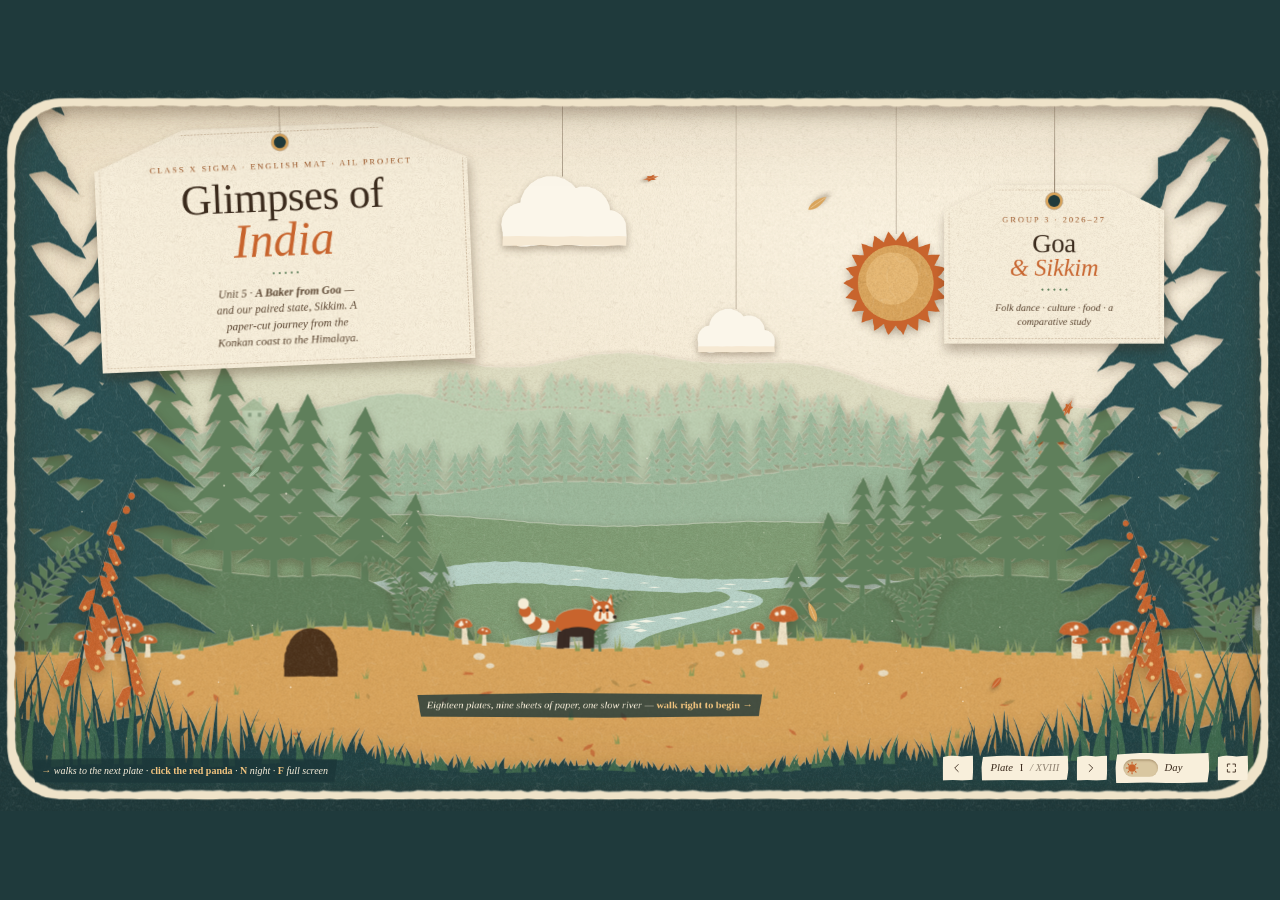
==== commit 4ffe38de: "Update poster with Sikkim artwork, assign presenters, clean headings, and add thank-you sources draw" ====
--- a/english-x-sigma/index.html
+++ b/english-x-sigma/index.html
@@ -285,6 +285,24 @@
 /* grain overlays must stay out of flow (after the .tag>* / .card>* rules) */
 .tag-grain,.card-grain{position:absolute;inset:0;width:100%;height:100%;pointer-events:none}
 
+
+/* ---------- Speaker badge ---------- */
+.speaker-tag{position:absolute;top:24px;right:28px;font-size:13.5px;letter-spacing:.06em;text-transform:uppercase;color:var(--kick);background:rgba(154,85,38,.09);border:1px solid rgba(154,85,38,.24);border-radius:999px;padding:5px 14px;font-family:var(--serif);font-weight:600;pointer-events:none;z-index:2;white-space:nowrap}
+body.night .speaker-tag{color:#d5ceea;background:rgba(123,90,166,.2);border-color:rgba(123,90,166,.38)}
+
+/* ---------- Thank You Slide & Sources Pull-Down ---------- */
+#slot17 .sources-card-pos{transform:translateY(-140%) rotate(-.4deg) !important;opacity:0;pointer-events:none;transition:transform .85s cubic-bezier(.16,1,.3,1),opacity .45s ease;z-index:10}
+#slot17.show-sources .sources-card-pos{transform:translateY(0) rotate(-.4deg) !important;opacity:1;pointer-events:auto}
+#slot17 .thanks-tag{left:650px !important;transition:left .85s cubic-bezier(.16,1,.3,1) !important}
+#slot17.show-sources .thanks-tag{left:1140px !important}
+
+.sources-btn{display:inline-flex;align-items:center;gap:10px;background:var(--paper);color:var(--paper-ink);border:1px dashed var(--dash);padding:10px 24px;font-family:var(--serif);font-size:16px;font-style:italic;cursor:pointer;border-radius:6px;box-shadow:0 4px 12px var(--shade);transition:transform .2s ease,background .2s ease,border-color .2s ease;pointer-events:auto}
+.sources-btn:hover{background:#fdf9f1;transform:translateY(-2px);border-color:var(--kick)}
+.sources-btn:active{transform:translateY(0)}
+.sources-btn-icon{display:inline-block;transition:transform .3s ease;font-style:normal;font-size:16px;font-weight:bold}
+body.night .sources-btn{background:#2a2448;color:#eee6f7;border-color:rgba(176,186,255,.35)}
+body.night .sources-btn:hover{background:#352e5a;border-color:var(--kick)}
+
 </style>
 </head>
 <body>
@@ -861,25 +879,25 @@
    Scene entries: {L:'L7', a:0.72, fig:'pader', s:2.6}  → layer, horizontal
    position as a fraction of the slide width, figure name, scale.
    ====================================================================== */
-/* The group poster. Leave empty to load poster.jpg / poster.png from beside this file,
+/* The group poster. Leave empty to load poster.webp / poster.jpg from beside this file,
    or use the "Save copy with poster" button after choosing the image to embed it here. */
 const POSTER_SRC = '';
 
 const DATA = {
-  klass: 'X', division: 'Sigma', group: '__', year: '2026–27',
+  klass: 'X', division: 'Sigma', group: '3', year: '2026–27',
   members: [
-    {name:'Dhairya Shah',    roll:'__', task:'Group leader · compiles & designs the presentation · historical evolution of Goa\u2019s dances', lead:true},
-    {name:'Sarthak Kulkarni',roll:'__', task:'Research: Goa \u2014 \u201cA Baker from Goa\u201d, folk dances, festivals & cuisine'},
-    {name:'Dhruv Kumbhar',   roll:'__', task:'Research: Sikkim \u2014 folk dances, culture & historical evolution'},
-    {name:'Aditya J',        roll:'__', task:'Group poster promoting Sikkim\u2019s folk dance (Photoshop) · references'},
-    {name:'Advay Dabade',    roll:'__', task:'Comparative study \u2014 dance, culture & food · learning outcomes & reflection'},
+    {name:'Dhairya Shah',    roll:'__', task:'Group Leader · Compiles & designs diorama · Presenter: The Team & Historical Evolution of Goa', lead:true},
+    {name:'Sarthak Kulkarni',roll:'__', task:'Research: Goa · Presenter: A Baker from Goa, Dances of the Soil & Goan Culture & Cuisine'},
+    {name:'Advay Dabade',    roll:'__', task:'Research: Goa & Comparative Study · Presenter: Introduction to Goa & Dances of the Salon'},
+    {name:'Dhruv Kumbhar',   roll:'__', task:'Research: Sikkim · Presenter: Introduction to Sikkim, Monastic Chaams & Historical Evolution of Sikkim'},
+    {name:'Aditya Jagdale',  roll:'__', task:'Poster Artwork & References · Presenter: Dances of the Valleys & Sikkimese Culture & Cuisine'},
   ],
   outcomes: [
     {name:'Dhairya Shah',    text:'Learnt to turn research into a visual story, and saw how Goa\u2019s mandos actually record history \u2014 the events of 1854 and 1880 live on as songs.'},
     {name:'Sarthak Kulkarni',text:'Read \u201cA Baker from Goa\u201d as a cultural document: the pader\u2019s bread, the kabai and the village festivals still explain Goa today.'},
+    {name:'Advay Dabade',    text:'Compared two very different states and found their common threads: rice, harvest, faith, masks and a home-made bread.'},
     {name:'Dhruv Kumbhar',   text:'Discovered that Sikkim\u2019s Chaams are prayer in motion, and how Lepcha, Bhutia and Nepali communities share one guardian mountain.'},
-    {name:'Aditya J',        text:'Learnt design thinking in Photoshop \u2014 colour, typography and composition \u2014 while making a poster that respects a living tradition.'},
-    {name:'Advay Dabade',    text:'Compared two very different states and found their common threads: rice, harvest, faith, masks and a home-made bread.'},
+    {name:'Aditya Jagdale',  text:'Learnt design thinking and visual composition \u2014 colour harmony, traditional attire and landscape balance \u2014 while creating a poster that respects a living tradition.'},
   ],
 };
 
@@ -903,9 +921,8 @@
 /* 1 ─ Chosen sub-unit */
 { id:'baker', panda:.57, items:[
   {type:'card', x:120, y:96, w:900, rot:-.5, pin:true, html:`
-    <p class="kicker">Plate II · Chosen sub-unit</p>
+    <div class="speaker-tag">Presenter: Sarthak Kulkarni</div>
     <h2>A Baker from <em class="in">Goa</em></h2>
-    <p class="sub">Lucio Rodrigues · <i>First Flight</i>, Unit 5, Part I</p>
     <ul>
       <li>Goa\u2019s elders still speak nostalgically of the Portuguese days and the famous loaves of bread. The Portuguese have gone, but the baker — the <b>pader</b> — has survived.</li>
       <li>Mornings began with the <b>jingling thud of his bamboo staff</b>: children ran for <b>bread-bangles</b> (<i>kankonn</i>), the elders for loaves.</li>
@@ -920,22 +937,20 @@
 /* 2 ─ Group */
 { id:'group', panda:.86, items:[
   {type:'card', x:330, y:96, w:1260, rot:.4, pin:true, html:`
-    <p class="kicker">Plate III · The team</p>
+    <div class="speaker-tag">Presenter: Dhairya Shah</div>
     <h2>Class ${DATA.klass} ${DATA.division} · <em class="in">Group ${DATA.group}</em></h2>
-    <p class="sub">Five sheets of paper, one diorama: who did what</p>
-    <table class="roster"><thead><tr><th>Member</th><th>Roll no.</th><th>Responsibility</th></tr></thead><tbody>
+    <table class="roster"><thead><tr><th>Member</th><th>Roll no.</th><th>Responsibility & Presentation Slides</th></tr></thead><tbody>
     ${DATA.members.map((m,i)=>`<tr class="row" style="--j:${i}"><td class="n">${m.name}${m.lead?'<span class="badge">Leader</span>':''}</td><td class="r">${m.roll}</td><td>${m.task}</td></tr>`).join('')}
     </tbody></table>
-    <p class="note">The group poster was designed together; every member researched, wrote and rehearsed a part of the presentation.</p>`},
+    <p class="note">The group poster was illustrated by Aditya Jagdale; presentation slides are shared across all members.</p>`},
  ],
  scene:{ L7:[{a:.06,fig:'conch',s:1.4},{a:.14,fig:'coconutNut',s:1.5}], L5:[{a:.1,fig:'palmTall'}], L4:[{a:.3,fig:'boat',s:.9}] } },
 
 /* 3 ─ Introduction to Goa */
 { id:'goa', panda:.3, items:[
   {type:'card', x:880, y:84, w:920, rot:.5, pin:true, html:`
-    <p class="kicker">Plate IV · The region</p>
+    <div class="speaker-tag">Presenter: Advay Dabade</div>
     <h2>Goa — <em class="in">Pearl of the Orient</em></h2>
-    <p class="sub">A sliver of the Konkan coast where temple bells and church bells ring together</p>
     <ul>
       <li>India\u2019s <b>smallest state</b> (3,702 km²); capital <b>Panaji</b>; language <b>Konkani</b>, with Marathi and Portuguese still heard.</li>
       <li>Portuguese rule from <b>1510</b> to Liberation on <b>19 December 1961</b>; full statehood on 30 May 1987.</li>
@@ -951,9 +966,8 @@
 /* 4 ─ Folk dances of Goa I */
 { id:'goadance1', panda:.64, items:[
   {type:'card', x:120, y:70, w:1000, rot:-.4, pin:true, html:`
-    <p class="kicker">Plate V · Folk dances of Goa</p>
+    <div class="speaker-tag">Presenter: Sarthak Kulkarni</div>
     <h2>Dances of the <em class="in">soil</em></h2>
-    <p class="sub">Village, temple and harvest traditions older than the Portuguese</p>
     <ul>
       <li><b>Fugdi</b> — women whirl in circles with no instruments: clapping and the breathy \u201cfu\u201d sound give the dance its name; Ganesh Chaturthi and <i>vrata</i> days.</li>
       <li><b>Dhalo</b> — slow women\u2019s dance of the Pausha month (Dec–Jan): two rows of up to twelve dancers face each other on moonlit nights.</li>
@@ -971,9 +985,8 @@
 /* 5 ─ Folk dances of Goa II */
 { id:'goadance2', panda:.44, items:[
   {type:'card', x:830, y:70, w:970, rot:.4, pin:true, html:`
-    <p class="kicker">Plate VI · Folk dances of Goa</p>
+    <div class="speaker-tag">Presenter: Advay Dabade</div>
     <h2>Dances of the <em class="in">salon</em></h2>
-    <p class="sub">Indo-Portuguese forms that grew after 1510</p>
     <ul>
       <li><b>Mando</b> — slow, graceful song-dance in Konkani from Salcete\u2019s Catholic villages (Raia, Loutolim, Curtorim), from about <b>1840</b>; couples with fans and handkerchiefs, flowing into the brisker <b>Dulpod</b>.</li>
       <li><b>Dekhni</b> — \u201cbewitching beauty\u201d: a semi-classical dance of a temple dancer, Indian melody with Western harmony; <i>Hanv Saiba Poltoddi Vetam</i> (Carlos Eugenio Ferreira, 1895).</li>
@@ -989,7 +1002,7 @@
 /* 6 ─ Goan culture & cuisine */
 { id:'goaculture', panda:.66, items:[
   {type:'card', x:120, y:84, w:1080, rot:-.3, pin:true, html:`
-    <p class="kicker">Plate VII · Culture of Goa</p>
+    <div class="speaker-tag">Presenter: Sarthak Kulkarni</div>
     <h2>Festivals, <em class="in">food</em> and the Goan way</h2>
     <div class="cols3 small" style="margin-top:14px">
       <div><p class="cap">Festivals</p><ul>
@@ -1006,7 +1019,7 @@
 /* 7 ─ Historical evolution: Goa */
 { id:'goahistory', panda:.72, items:[
   {type:'card', x:120, y:66, w:1150, rot:.3, pin:true, html:`
-    <p class="kicker">Plate VIII · Historical evolution</p>
+    <div class="speaker-tag">Presenter: Dhairya Shah</div>
     <h2>How Goa\u2019s dances <em class="in">evolved</em></h2>
     <div class="tl small" style="margin-top:10px">
       <div class="yr">Before 1510</div><div>Kunbi and Gawda tribal dances; temple traditions that seed the Dekhni; <b>Perni Jagor</b> mask theatre; Shigmo harvest processions with Ghode Modni and Goff.</div>
@@ -1024,9 +1037,8 @@
 /* 8 ─ Introduction to Sikkim */
 { id:'sikkim', panda:.4, items:[
   {type:'card', x:900, y:70, w:900, rot:-.4, pin:true, html:`
-    <p class="kicker">Plate IX · Our paired state</p>
+    <div class="speaker-tag">Presenter: Dhruv Kumbhar</div>
     <h2>Sikkim — the <em class="in">hidden valley</em></h2>
-    <p class="sub"><i>Denzong</i>, \u201cthe valley of rice\u201d, beneath the guardian mountain</p>
     <ul>
       <li>India\u2019s <b>22nd state</b> (16 May 1975); capital <b>Gangtok</b>; the second-smallest and least populous state.</li>
       <li>Home of <b>Khangchendzonga</b> (8,586 m), the world\u2019s third-highest peak and Sikkim\u2019s guardian deity; its national park is a UNESCO World Heritage Site (2016).</li>
@@ -1043,9 +1055,8 @@
 /* 9 ─ Folk dances of Sikkim I */
 { id:'sikdance1', panda:.6, items:[
   {type:'card', x:120, y:64, w:1000, rot:.4, pin:true, html:`
-    <p class="kicker">Plate X · Folk dances of Sikkim</p>
+    <div class="speaker-tag">Presenter: Dhruv Kumbhar</div>
     <h2>Masks of the <em class="in">monastery</em></h2>
-    <p class="sub">Chaam — the Bhutia and monastic dances, where every step is a prayer</p>
     <ul>
       <li><b>Singhi Chham</b> — the Snow Lion dance: two dancers inside a white, turquoise-maned lion honour Khangchendzonga; introduced by the 3rd Chogyal, <b>Chakdor Namgyal</b> (18th c.).</li>
       <li><b>Pang Toed Chaam</b> — warrior dance of <b>Pang Lhabsol</b> (15th day of the 7th Tibetan month) at Tsuklakhang, Gangtok; masked warriors salute the mountain god — choreographed, legend says, after the Chogyal\u2019s vision.</li>
@@ -1061,7 +1072,7 @@
 /* 10 ─ Folk dances of Sikkim II */
 { id:'sikdance2', panda:.5, items:[
   {type:'card', x:860, y:64, w:940, rot:-.4, pin:true, html:`
-    <p class="kicker">Plate XI · Folk dances of Sikkim</p>
+    <div class="speaker-tag">Presenter: Aditya Jagdale</div>
     <h2>Dances of the <em class="in">valleys</em></h2>
     <div class="cols small" style="margin-top:12px">
       <div><p class="cap">Lepcha</p><ul>
@@ -1082,7 +1093,7 @@
 /* 11 ─ Sikkimese culture & cuisine */
 { id:'sikculture', panda:.66, items:[
   {type:'card', x:120, y:84, w:1120, rot:.3, pin:true, html:`
-    <p class="kicker">Plate XII · Culture of Sikkim</p>
+    <div class="speaker-tag">Presenter: Aditya Jagdale</div>
     <h2>Festivals, <em class="in">food</em> and mountain life</h2>
     <div class="cols3 small" style="margin-top:14px">
       <div><p class="cap">Festivals</p><ul>
@@ -1099,7 +1110,7 @@
 /* 12 ─ Historical evolution: Sikkim */
 { id:'sikhistory', panda:.62, items:[
   {type:'card', x:120, y:60, w:1170, rot:-.3, pin:true, html:`
-    <p class="kicker">Plate XIII · Historical evolution</p>
+    <div class="speaker-tag">Presenter: Dhruv Kumbhar</div>
     <h2>How Sikkim\u2019s dances <em class="in">evolved</em></h2>
     <div class="tl small" style="margin-top:10px">
       <div class="yr">Earliest</div><div>Lepcha nature worship — <b>Mun</b> priestesses and <b>Bongthing</b> shamans; dances to the mountain, the hill and the paddy: Chu Faat, Tendong Lho Rum Faat, Zo-Mal-Lok.</div>
@@ -1116,20 +1127,18 @@
 
 /* 13 ─ Poster */
 { id:'poster', panda:.78, items:[
-  {type:'card', x:110, y:120, w:520, rot:-.6, pin:true, html:`
-    <p class="kicker">Plate XIV · Group poster</p>
+  {type:'card', x:100, y:120, w:540, rot:-.6, pin:true, html:`
     <h2>Promoting the folk dance of <em>Sikkim</em></h2>
     <span class="rule left"></span>
-    <p>Designed collaboratively in Photoshop by Group ${DATA.group} — our invitation to watch the masked Chaams and the Snow Lion dance.</p>
-    <p class="note">The poster is the one photograph in this diorama. Keep <b>poster.jpg</b> (or .png) beside this file and it appears here; or click the frame to pick an image.</p>`},
-  {type:'poster', x:700, y:70, w:720, h:860},
+    <p style="margin-top:14px;line-height:1.55">Handmade poster artwork illustrated by <b>Aditya Jagdale</b> (Group 3), inviting everyone to celebrate Sikkim\u2019s living folk dance traditions.</p>
+    <p style="margin-top:12px;line-height:1.55">Depicting dancers in authentic traditional dress performing before Mount Kanchenjunga, fluttering Buddhist prayer flags (<i>lungta</i>), valley huts, and a golden monastery chorten.</p>`},
+  {type:'poster', x:680, y:70, w:1140, h:840},
  ],
  scene:{ L7:[{a:.34,fig:'butterLamp',s:1.8},{a:.84,fig:'butterLamp',s:1.8},{a:.28,fig:'rhodo',s:.8}], L5:[{a:.34,fig:'flags'},{a:.22,fig:'hut',s:1.6},{a:.66,fig:'flags'}] } },
 
 /* 14 ─ Comparative study */
 { id:'compare', panda:.2, items:[
   {type:'card', x:120, y:56, w:1680, rot:.2, pin:true, html:`
-    <p class="kicker">Plate XV · Comparative study (group task)</p>
     <h2 style="font-size:40px">Goa and Sikkim, <em class="in">side by side</em></h2>
     <table class="cmp" style="margin-top:8px"><thead><tr><th></th><th>Goa <em>· coast</em></th><th>Sikkim <em>· mountain</em></th><th class="th">What we noticed</th></tr></thead><tbody>
       <tr class="row" style="--j:0"><td>Dance</td><td>Circle dances of women (Fugdi, Dhalo); warrior and harvest dances (Ghode Modni, Goff); Indo-Portuguese Mando, Dekhni, Corridinho. Ghumot, samel, violin.</td><td>Masked monastic Chaams (Singhi, Pang Toed, Kagyed); Lepcha harvest dances (Zo-Mal-Lok, Chu Faat); Nepali Maruni, Tamang Selo, Sakela. Damphu, madal, cymbals, long horns.</td><td class="th">Both grow out of harvest and worship. Goa\u2019s Perni Jagor and Carnival masks meet Sikkim\u2019s Chaam masks; Ghode Modni and Pang Toed are both warrior dances with a legend behind them.</td></tr>
@@ -1142,7 +1151,6 @@
 /* 15 ─ Learning outcomes */
 { id:'outcomes', mode:'night', panda:.2, items:[
   {type:'card', x:150, y:70, w:1620, rot:-.2, pin:true, html:`
-    <p class="kicker">Plate XVI · Learning outcomes</p>
     <h2 style="font-size:40px">What each of us <em class="in">took home</em></h2>
     <div class="grid5" style="margin-top:14px">
       ${DATA.outcomes.map((o,i)=>`<div class="mini" style="--j:${i};--mclip:${['polygon(1% 3%,99% 0,100% 97%,2% 100%)','polygon(0 0,98% 2%,100% 100%,1% 98%)','polygon(2% 0,100% 3%,98% 100%,0 97%)','polygon(0 2%,99% 0,100% 98%,1% 100%)','polygon(1% 0,100% 1%,99% 99%,0 100%)'][i]}"><p class="who">${o.name}<span>Member ${i+1}</span></p>${o.text}</div>`).join('')}
@@ -1154,9 +1162,7 @@
 /* 16 ─ Reflective summary & conclusion */
 { id:'reflection', mode:'night', panda:.22, items:[
   {type:'card', x:330, y:80, w:1260, rot:.3, pin:true, html:`
-    <p class="kicker">Plate XVII · Reflective summary</p>
     <h2>What the journey <em class="in">taught us</em></h2>
-    <p class="sub">Our conclusion, written together after the last rehearsal</p>
     <ul>
       <li>A chapter about a village baker opened into a whole culture: <b>bread, dance and festival are how a community remembers itself</b> — in Goa through the pader and the mando, in Sikkim through the Chaam and the sel roti.</li>
       <li>Two states that could not look more different share the same roots — <b>harvest, faith and the land</b> — which is why <i>Ek Bharat Shreshtha Bharat</i> pairings make sense: difference on the surface, kinship underneath.</li>
@@ -1170,9 +1176,8 @@
 
 /* 17 ─ References & thank you */
 { id:'thanks', mode:'night', panda:.68, items:[
-  {type:'card', x:120, y:64, w:1000, rot:-.4, pin:true, html:`
-    <p class="kicker">Plate XVIII · References</p>
-    <h3>Where we read it</h3>
+  {type:'card', x:80, y:50, w:1000, rot:-.4, pin:true, cls:'sources-card', html:`
+    <h3>Sources & References</h3>
     <ul class="small">
       <li>Rodrigues, Lucio. \u201cA Baker from Goa\u201d, <i>First Flight</i> (Class X), NCERT.</li>
       <li>Directorate of Art & Culture / Goa Tourism — folk dances of Goa; <i>Gomantak Times</i>, \u201cPopular folk dances of Goa\u201d (2024).</li>
@@ -1182,12 +1187,17 @@
       <li><i>Travel + Leisure Asia</i> — \u201cPang Lhabsol festival in Sikkim\u201d (2022); Vajiram & Ravi, \u201cFolk dances of Sikkim\u201d.</li>
       <li>Wikipedia — <i>Sikkim</i>; <i>Music of Sikkim</i>; <i>Goa</i>; Hira Devi Waiba.</li>
     </ul>
-    <p class="note">Artwork: hand-coded paper-cut SVG, after \u201cFoxglove Hollow\u201d, a paper diorama. No photographs except our poster.</p>`},
-  {type:'tag', x:1310, y:0, w:460, len:120, physics:true, html:`
-    <p class="kicker">Class ${DATA.klass} ${DATA.division} · Group ${DATA.group}</p>
-    <h1>Thank <em>you</em></h1>
-    <span class="rule"></span>
-    <p class="sub">Dev borem korum · Thuche · \u0927\u0928\u094d\u092f\u0935\u093e\u0926<br>Goa and Sikkim, one diorama.</p>`},
+    <p class="note">Artwork: hand-coded paper-cut SVG, after \u201cFoxglove Hollow\u201d, a paper diorama. Handmade poster by Aditya Jagdale.</p>`},
+  {type:'tag', x:650, y:0, w:620, len:130, physics:true, cls:'thanks-tag', html:`
+    <h1 style="font-size:74px;line-height:.95">Thank <em>you</em></h1>
+    <span class="rule" style="margin:16px auto;width:60px"></span>
+    <p class="sub" style="font-size:20px;max-width:32ch;margin:16px auto 0;line-height:1.45">Dev borem korum · Thuche · \u0927\u0928\u094d\u092f\u0935\u093e\u0926<br>Class ${DATA.klass} ${DATA.division} · Group ${DATA.group}</p>
+    <div style="margin-top:30px">
+      <button type="button" class="sources-btn" id="sourcesToggleBtn" aria-expanded="false">
+        <span class="sources-btn-label">Sources & References</span>
+        <span class="sources-btn-icon">↓</span>
+      </button>
+    </div>`},
  ],
  scene:{ L2:[{a:.25,fig:'cottage'},{a:.7,fig:'cottage'}], L7:[{a:.8,fig:'burrow'},{a:.5,fig:'mushrooms',n:3},{a:.12,fig:'mushrooms',n:4}] } },
 ];
@@ -1689,15 +1699,15 @@
       let inner='';
       (sl.items||[]).forEach((it,i)=>{
         if(it.type==='tag'){
-          inner+=`<div class="tag-wrap${it.physics?' phys':' swingy'}" style="left:${it.x}px;top:0;width:${it.w}px;--sd:${(4.5+(i*1.3)%3).toFixed(1)}s;--sdl:-${(i*1.7)%4}s"><div class="anim drop" style="--i:${i}"><span class="tag-string" style="--len:${it.len||54}px"></span><div class="tag${it.small?' small':''}" style="--tw:${it.w}px">${grainSvg('tag-grain')}<span class="tag-knot"></span><span class="tag-hole"></span>${it.html}</div></div></div>`;
+          inner+=`<div class="tag-wrap${it.physics?' phys':' swingy'}${it.cls?' '+it.cls:''}" style="left:${it.x}px;top:0;width:${it.w}px;--sd:${(4.5+(i*1.3)%3).toFixed(1)}s;--sdl:-${(i*1.7)%4}s"><div class="anim drop" style="--i:${i}"><span class="tag-string" style="--len:${it.len||54}px"></span><div class="tag${it.small?' small':''}" style="--tw:${it.w}px">${grainSvg('tag-grain')}<span class="tag-knot"></span><span class="tag-hole"></span>${it.html}</div></div></div>`;
         }else if(it.type==='card'){
           const jx=Math.min(1.1,700/it.w), c1=tornClip(100+k*10+i,9,jx,1.0), c2=tornClip(200+k*10+i,7,jx*.6,.6);
-          inner+=`<div class="card-pos" style="left:${it.x}px;top:${it.y}px;width:${it.w}px;transform:rotate(${it.rot||0}deg)"><div class="card-wrap anim${it.pin?' pinned':''}" style="--i:${i}"><div class="card${it.cls?' '+it.cls:''}" style="--clip:${c1};--clip2:${c2}">${grainSvg('card-grain')}${it.html}</div></div></div>`;
+          inner+=`<div class="card-pos${it.cls?' '+it.cls+'-pos':''}" style="left:${it.x}px;top:${it.y}px;width:${it.w}px;transform:rotate(${it.rot||0}deg)"><div class="card-wrap anim${it.pin?' pinned':''}" style="--i:${i}"><div class="card${it.cls?' '+it.cls:''}" style="--clip:${c1};--clip2:${c2}">${grainSvg('card-grain')}${it.html}</div></div></div>`;
         }else if(it.type==='note'){
           inner+=`<div class="scene-note anim" style="left:${it.x}px;top:${it.y}px;--i:${i}">${it.html}</div>`;
         }else if(it.type==='poster'){
           const c1=tornClip(300+k,9,.9,.8);
-          inner+=`<div class="poster-pos" style="left:${it.x}px;top:${it.y}px;width:${it.w}px;height:${it.h}px"><div class="poster-wrap anim" style="--i:${i}"><div class="poster" style="--clip:${c1};width:${it.w}px;height:${it.h}px">${grainSvg('card-grain')}<div class="ph" id="posterPh" role="button" tabindex="0" aria-label="Group poster. Click to choose an image file."><img id="posterImg" alt="Group poster promoting the folk dance of Sikkim"><div class="ph-text"><b>Group poster</b>Promoting the folk dance of Sikkim<br><span class="small">Save your Photoshop export as <b style="display:inline;font-size:inherit">poster.jpg</b> beside this file — or click here to choose it.</span></div><span class="corner tl" style="left:14px;top:14px"></span><span class="corner tr" style="right:14px;top:14px"></span><span class="corner br" style="right:14px;bottom:14px"></span><span class="corner bl" style="left:14px;bottom:14px"></span></div></div></div></div>`;
+          inner+=`<div class="poster-pos" style="left:${it.x}px;top:${it.y}px;width:${it.w}px;height:${it.h}px"><div class="poster-wrap anim" style="--i:${i}"><div class="poster" style="--clip:${c1};width:${it.w}px;height:${it.h}px">${grainSvg('card-grain')}<div class="ph" id="posterPh" role="button" tabindex="0" aria-label="Group poster. Click to choose an image file."><img id="posterImg" alt="Handmade poster promoting the folk dance of Sikkim by Aditya Jagdale"><div class="ph-text"><b>Handmade Group Poster</b>Promoting the folk dance of Sikkim<br><span class="small">Illustrated by Aditya Jagdale (Group 3)</span></div><span class="corner tl" style="left:14px;top:14px"></span><span class="corner tr" style="right:14px;top:14px"></span><span class="corner br" style="right:14px;bottom:14px"></span><span class="corner bl" style="left:14px;bottom:14px"></span></div></div></div></div>`;
         }
       });
       html+=`<div class="slot" id="slot${k}" style="left:${k*W}px" data-k="${k}">${inner}</div>`;
@@ -1714,7 +1724,7 @@
     let dataUrl='';
     const show=src=>{img.src=src;ph.classList.add('has');};
     const tryLoad=(list)=>{if(!list.length)return;const src=list[0];const t=new Image();t.onload=()=>show(src);t.onerror=()=>tryLoad(list.slice(1));t.src=src;};
-    if(typeof POSTER_SRC==='string'&&POSTER_SRC)show(POSTER_SRC);else tryLoad(['poster.jpg','poster.png','poster.jpeg','poster.webp']);
+    if(typeof POSTER_SRC==='string'&&POSTER_SRC)show(POSTER_SRC);else tryLoad(['poster.webp','poster.jpg','poster.png','poster.jpeg']);
     const input=document.createElement('input');input.type='file';input.accept='image/*';input.style.display='none';document.body.appendChild(input);
     input.addEventListener('change',()=>{const f=input.files&&input.files[0];if(!f)return;const r=new FileReader();r.onload=()=>{dataUrl=r.result;show(dataUrl);embed.hidden=false;say('Poster loaded. Use "Save copy with poster" to keep it inside the file.');};r.readAsDataURL(f);});
     const open=e=>{e.stopPropagation();input.click();};
@@ -1755,6 +1765,18 @@
     k=clamp(k,0,N-1);if(k===cur&&!instant&&tween===null)return;
     const prev=cur;cur=k;
     if(dflt(prev)!==dflt(k)||instant){manual=false;setNight(dflt(k),true);}
+    if(k!==17){
+      const s17=$('slot17');
+      if(s17&&s17.classList.contains('show-sources')){
+        s17.classList.remove('show-sources');
+        const btn=$('sourcesToggleBtn');
+        if(btn){
+          btn.setAttribute('aria-expanded','false');
+          const l=btn.querySelector('.sources-btn-label');if(l)l.textContent='Sources & References';
+          const ic=btn.querySelector('.sources-btn-icon');if(ic)ic.textContent='↓';
+        }
+      }
+    }
     if(location.hash!=='#'+(k+1))history.replaceState(null,'',(location.pathname||'')+'#'+(k+1));
     updateCounter();
     updatePosterTabindex();
@@ -1972,6 +1994,19 @@
     if(Math.abs(dx)>70&&Math.abs(dx)>Math.abs(dy)*1.4&&dtm<900){goTo(cur+(dx<0?1:-1));hideHint();}
   });
   stage.addEventListener('pointerleave',()=>{lastPX=null;swipe=null;});
+  document.addEventListener('click',e=>{
+    const btn=e.target.closest('#sourcesToggleBtn,.sources-btn');
+    if(!btn)return;
+    e.stopPropagation();
+    const s17=$('slot17');if(!s17)return;
+    s17.classList.toggle('show-sources');
+    const open=s17.classList.contains('show-sources');
+    btn.setAttribute('aria-expanded',String(open));
+    const label=btn.querySelector('.sources-btn-label');
+    if(label)label.textContent=open?'Hide Sources':'Sources & References';
+    const icon=btn.querySelector('.sources-btn-icon');
+    if(icon)icon.textContent=open?'↑':'↓';
+  });
   stage.addEventListener('click',e=>{
     if(e.target.closest('button,.ph,a'))return;
     const p=toStage(e);leafBurst(p.x+px*fLeaves,p.y+py*fLeaves*.55);kickTags((Math.random()-.5)*30);hideHint();
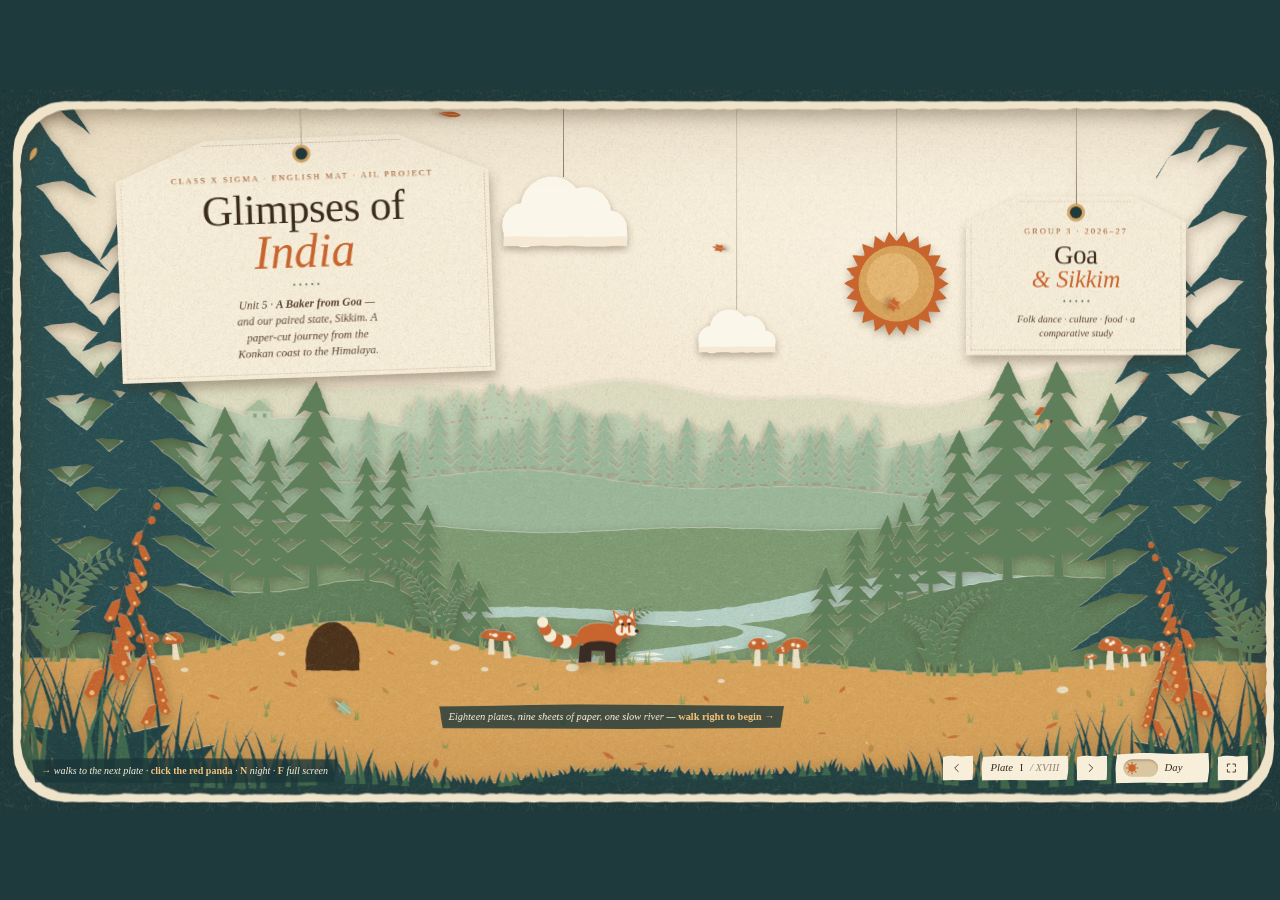
==== commit ca48ddf6: "Optimize diorama for low-end devices with lazy tiles and adaptive quality" ====
--- a/english-x-sigma/index.html
+++ b/english-x-sigma/index.html
@@ -132,7 +132,7 @@
 /* ---------- paper labels (the reference tag, extended into a family of cards) ---------- */
 .content{position:absolute;left:0;top:0;width:var(--W);height:var(--H);will-change:transform;pointer-events:none}
 .slot{position:absolute;top:0;width:var(--W);height:var(--H);contain:layout style}
-.slot:not(.on):not(.off){visibility:hidden;pointer-events:none}
+.slot:not(.on):not(.off){visibility:hidden;pointer-events:none;content-visibility:hidden}
 .slot.on,.slot.off{visibility:visible}
 .slot>*{position:absolute}
 .slot .anim{opacity:0}
@@ -282,6 +282,11 @@
   .place>svg,.slot.on .anim,.slot.on li,.slot.on .row,.slot.on .mini,.slot.on .tl>div{animation-duration:.01s;animation-delay:0s}
   .hang .swing,.pins .tw{animation:none}
 }
+/* adaptive lite: keep the paper, drop the continuous compositing */
+body.lite2 .glint,body.lite2 .pins .tw,body.lite2 .hang .swing,body.lite2 .tag-wrap.swingy{animation:none!important}
+body.lite2 .place>svg,body.lite2 .slot.on .anim,body.lite2 .slot.on li,body.lite2 .slot.on .row,body.lite2 .slot.on .mini,body.lite2 .slot.on .tl>div{animation-duration:.28s!important;animation-delay:0s!important}
+body.lite2 .cut{transition:none}
+body.lite2 .layer [class*="c-"],body.lite2 .puff,body.lite2 .grain{transition-duration:.3s}
 /* grain overlays must stay out of flow (after the .tag>* / .card>* rules) */
 .tag-grain,.card-grain{position:absolute;inset:0;width:100%;height:100%;pointer-events:none}
 
@@ -1211,6 +1216,11 @@
    Biomes: forest (plate I) → Goa (II–VIII) → Sikkim (IX–XIV) → forest at
    night (XV–XVIII).  Transitions between biomes are ramped so far sheets
    change slowly and the foreground changes exactly at a slide boundary.
+
+   Each sheet is generated one W-wide tile at a time.  A tile is a pure
+   function of (seed, sheet, index), so the deck can build only the tiles
+   that are actually on screen — the whole 42,000px strip is never parsed
+   on a phone.
    ====================================================================== */
 const WORLD = (() => {
   'use strict';
@@ -1227,6 +1237,26 @@
   const { rr, q, clamp, cut, hole, poly, circ, ell, rect, wave, ridge, pine, blade, P, G } = F;
   const R = () => F.R();
 
+  let SEED = 1847;
+  const seedLayer = n => { F.setSeed((SEED ^ Math.imul(n, 0x9e3779b9)) >>> 0); };
+  const seedTile = (layer,j) => {
+    let h = (SEED ^ Math.imul(layer, 0x9e3779b9) ^ Math.imul(j+1, 0x85ebca6b)) >>> 0;
+    h ^= h >>> 16; h = Math.imul(h, 0x7feb352d);
+    h ^= h >>> 15; h = Math.imul(h, 0x846ca68b);
+    h ^= h >>> 16; F.setSeed(h >>> 0);
+  };
+  // a layer is an ordered list of lazily generated tiles
+  const makeLayer = (f,fn) => ({
+    n: Math.ceil((widthOf(f)+2*M)/W)+1,
+    make(j){ const u0=j*W-M; return fn(j,u0,u0+W); },
+  });
+  // slide indices whose W-wide band can reach this tile
+  const slidesNear = (u0,u1,f,pad=W) => {
+    const lo = Math.max(0, Math.floor((u0-pad)/(W*f))-1);
+    const hi = Math.min(N-1, Math.ceil((u1+pad)/(W*f))+1);
+    return [lo,hi];
+  };
+
   /* ---------- biomes ---------- */
   function edge(u,kb,f){const c=kb*W*f+W*(f>=1?1.15:.95),hw=W*(f>=1?.15:.18);return F.smooth((u-c+hw)/(2*hw));}
   function biome(u,f){const g1=edge(u,0,f),g2=edge(u,7,f),g3=edge(u,13,f);return {goa:g1-g2,sikkim:g2-g3,forest:1-g1+g3};}
@@ -1237,12 +1267,6 @@
     const out=[];const f=LAYERS[layer].f;
     SLIDES.forEach((sl,k)=>{const list=(sl.scene||{})[layer]||[];for(const h of list)out.push(Object.assign({k,u:ux(k,h.a,f)},h));});
     return out;
-  }
-  function tileOpen(j){return `<g class="tile" data-j="${j}">`;}
-  function tiled(f,fn){ // call fn(j,u0,u1) for consecutive W-wide tiles across the layer
-    let s='';const n=Math.ceil((widthOf(f)+2*M)/W)+1;
-    for(let j=0;j<n;j++){const u0=j*W-M,u1=u0+W;s+=tileOpen(j)+fn(j,u0,u1)+'</g>';}
-    return s;
   }
   const winGlow=(x,y,r)=>`<circle class="winglow" cx="${q(x)}" cy="${q(y)}" r="${q(r)}" fill="url(#winGlowGrad)"/>`;
   const jitter=(x,j)=>{if(j<=0)return 0;const h=Math.sin(x*127.1+311.7)*43758.5453123;return((h-Math.floor(h))-.5)*2*j;};
@@ -1262,70 +1286,73 @@
 
   /* ---------- sheet 1 — far hills, rising into the Himalaya ---------- */
   function buildL1(){
-    const f=LAYERS.L1.f,x1=widthOf(f)+M;
+    seedLayer(1);
+    const f=LAYERS.L1.f;
     const far=wave(H*.395,[H*.034,H*.016,H*.007],[W*1.15,W*.43,W*.16]);
     const env=u=>F.smooth((u-1.15*W)/(.3*W))*(1-F.smooth((u-2.5*W)/(.4*W)));
     const peaks=[];let u=1.1*W;
     while(u<2.95*W){const w=W*rr(.05,.11),h=H*rr(.1,.27);peaks.push({c:u+w*.5,w,h});u+=w*rr(.9,1.4);}
-    // the tallest peak: Khangchendzonga, centred on plate IX–X
     peaks.push({c:1.78*W,w:W*.13,h:H*.33});peaks.push({c:1.7*W,w:W*.07,h:H*.24});peaks.push({c:1.87*W,w:W*.08,h:H*.26});
     const prof=u=>{let y=0;for(const p of peaks){const d=Math.abs(u-p.c);if(d<p.w)y=Math.max(y,p.h*(1-d/p.w));}return y;};
     const fn=u=>far(u)-env(u)*prof(u);
-    const snowPerTile={};
+    const snowy=[];
     for(const p of peaks){
       const e=env(p.c);if(e<.25||p.c<1.5*W)continue;
-      const top=[],bot=[];const a=p.c-p.w*.42,b=p.c+p.w*.42,n=14;
-      for(let i=0;i<=n;i++){const x=a+(b-a)*i/n;top.push([x,fn(x)+(R()-.5)*1.4]);}
-      for(let i=n;i>=0;i--){const x=a+(b-a)*i/n,t=1-Math.abs((x-p.c)/(p.w*.42));bot.push([x,fn(x)+p.h*e*(.14+.24*t)+(i%2?6:-4)+(R()-.5)*4]);}
-      const j=Math.floor((p.c+M)/W);
-      snowPerTile[j]=(snowPerTile[j]||'')+poly(top.concat(bot));
-    }
-    const tiles=tiled(f,(j,u0,u1)=>{
+      snowy.push({p,e,tile:Math.floor((p.c+M)/W)});
+    }
+    return makeLayer(f,(j,u0,u1)=>{
+      seedTile(1,j);
       const d1=ridgeChunk(fn,H+M,u0,u1,8,.9,2);
       const g1=ridgeChunk(fn,H+M,u0,u1,8,.9,0);
-      const sn=snowPerTile[j]||'';
+      let sn='';
+      for(const {p,e,tile} of snowy){
+        if(tile!==j)continue;
+        const top=[],bot=[];const a=p.c-p.w*.42,b=p.c+p.w*.42,n=14;
+        for(let i=0;i<=n;i++){const x=a+(b-a)*i/n;top.push([x,fn(x)+(R()-.5)*1.4]);}
+        for(let i=n;i>=0;i--){const x=a+(b-a)*i/n,t=1-Math.abs((x-p.c)/(p.w*.42));bot.push([x,fn(x)+p.h*e*(.14+.24*t)+(i%2?6:-4)+(R()-.5)*4]);}
+        sn+=poly(top.concat(bot));
+      }
       return `<path class="c-far" d="${d1}"/><path class="c-snow" d="${sn}"/><path class="grain" d="${g1}"/>`;
     });
-    return tiles;
   }
 
   /* ---------- sheet 2 — rolling hill with tiny trees and far buildings ---------- */
   function buildL2(){
-    const f=LAYERS.L2.f,x1=widthOf(f)+M;
+    seedLayer(2);
+    const f=LAYERS.L2.f;
     const hill=wave(H*.47,[H*.036,H*.014,H*.006],[W*.9,W*.34,W*.13]);
     const phs=R()*6;
-    const perTile={};
-    const addPt=(x,key,val)=>{const j=Math.floor((x+M)/W);perTile[j]=perTile[j]||{trees:'',roofs:'',wins:'',glows:'',bld:'',cuts:''};perTile[j][key]+=val;};
-    for(let x=-M;x<x1;x+=rr(5,15)){
-      if(Math.sin(x/W*8.5+phs)+Math.sin(x/W*21+phs*2)*.5>.35){
-        const h=rr(2.1,4.2)*U,b=pick(x,f);
-        if(b==='goa'){if(R()<.7)addPt(x,'trees',F.palm(x,hill(x)+3,h*1.1,rr(-.3,.3)*h,5));else addPt(x,'trees',F.roundTree(x,hill(x)+3,h*.8,h*.9));}
-        else addPt(x,'trees',pine(x,hill(x)+3,h,h*.55));
+    const hs=heroes('L2');
+    return makeLayer(f,(j,u0,u1)=>{
+      seedTile(2,j);
+      const t={trees:'',roofs:'',wins:'',glows:'',bld:'',cuts:''};
+      for(let x=u0;x<u1;x+=rr(5,15)){
+        if(Math.sin(x/W*8.5+phs)+Math.sin(x/W*21+phs*2)*.5>.35){
+          const h=rr(2.1,4.2)*U,b=pick(x,f);
+          if(b==='goa'){if(R()<.7)t.trees+=F.palm(x,hill(x)+3,h*1.1,rr(-.3,.3)*h,5);else t.trees+=F.roundTree(x,hill(x)+3,h*.8,h*.9);}
+          else t.trees+=pine(x,hill(x)+3,h,h*.55);
+        }
       }
-    }
-    for(const h of heroes('L2')){
-      const cx=h.u;
-      if(h.fig==='cottage'){
-        const s=Math.max(12,U*2.3),by=hill(cx)+s*.25;
-        addPt(cx,'cuts',cut([[cx-s*.52,by],[cx-s*.52,by-s*.62],[cx+s*.52,by-s*.62],[cx+s*.52,by]],.4,5));
-        addPt(cx,'cuts',cut([[cx+s*.2,by-s*.8],[cx+s*.2,by-s*1.12],[cx+s*.36,by-s*1.12],[cx+s*.36,by-s*.7]],.3,4));
-        addPt(cx,'roofs',cut([[cx-s*.66,by-s*.54],[cx,by-s*1.08],[cx+s*.66,by-s*.54]],.4,4));
-        let wins='';
-        for(const wx of [-.26,.18]){wins+=poly([[cx+wx*s,by-s*.42],[cx+(wx+.15)*s,by-s*.42],[cx+(wx+.15)*s,by-s*.24],[cx+wx*s,by-s*.24]]);}
-        addPt(cx,'wins',wins);
-        addPt(cx,'glows',winGlow(cx,by-s*.35,s*1.5));
-      }else{
-        const s=h.s||.6,by=hill(cx)+4;
-        const fig=F[h.fig]?F[h.fig](h.fig==='house'):'';
-        addPt(cx,'bld',G(cx,by,s,fig));
-        addPt(cx,'glows',winGlow(cx,by-30*s,70*s));
+      for(const h of hs){
+        if(h.u<u0||h.u>=u1)continue;
+        const cx=h.u;
+        if(h.fig==='cottage'){
+          const s=Math.max(12,U*2.3),by=hill(cx)+s*.25;
+          t.cuts+=cut([[cx-s*.52,by],[cx-s*.52,by-s*.62],[cx+s*.52,by-s*.62],[cx+s*.52,by]],.4,5);
+          t.cuts+=cut([[cx+s*.2,by-s*.8],[cx+s*.2,by-s*1.12],[cx+s*.36,by-s*1.12],[cx+s*.36,by-s*.7]],.3,4);
+          t.roofs+=cut([[cx-s*.66,by-s*.54],[cx,by-s*1.08],[cx+s*.66,by-s*.54]],.4,4);
+          for(const wx of [-.26,.18]){t.wins+=poly([[cx+wx*s,by-s*.42],[cx+(wx+.15)*s,by-s*.42],[cx+(wx+.15)*s,by-s*.24],[cx+wx*s,by-s*.24]]);}
+          t.glows+=winGlow(cx,by-s*.35,s*1.5);
+        }else{
+          const s=h.s||.6,by=hill(cx)+4;
+          const fig=F[h.fig]?F[h.fig](h.fig==='house'):'';
+          t.bld+=G(cx,by,s,fig);
+          t.glows+=winGlow(cx,by-30*s,70*s);
+        }
       }
-    }
-    const tiles=tiled(f,(j,u0,u1)=>{
-      const t=perTile[j]||{};
       const d2=ridgeChunk(hill,H+M,u0,u1,8,.9,2);
       const g2=ridgeChunk(hill,H+M,u0,u1,8,.9,0);
-      let s=`<path class="c-hill" d="${d2}${t.cuts||''}"/><path class="grain" d="${g2}"/>`;
+      let s=`<path class="c-hill" d="${d2}${t.cuts}"/><path class="grain" d="${g2}"/>`;
       if(t.trees)s+=`<path class="c-hill" d="${t.trees}"/><path class="grain" d="${t.trees}"/>`;
       if(t.roofs)s+=`<path class="c-roof" d="${t.roofs}"/><path class="grain" d="${t.roofs}"/>`;
       if(t.glows)s+=t.glows;
@@ -1333,245 +1360,260 @@
       if(t.bld)s+=t.bld;
       return s;
     });
-    return tiles;
   }
 
   /* ---------- sheet 3 — the sage tree ridge: pines, palms, broadleaf ---------- */
   function buildL3(){
-    const f=LAYERS.L3.f,x1=widthOf(f)+M;
+    seedLayer(3);
+    const f=LAYERS.L3.f;
     const rg=wave(H*.545,[H*.014,H*.007],[W*.7,W*.23]);
-    let x=-M;const perTile={};
-    while(x<x1){
-      const b=pick(x,f);let w;
-      if(b==='goa'){
-        if(R()<.62){const h=rr(4,8.2)*U;w=h*.9;perTile[Math.floor((x+M)/W)]=(perTile[Math.floor((x+M)/W)]||'')+F.palm(x,rg(x)+4,h,rr(-.25,.25)*h,rr(5,7)|0);x+=w*rr(.3,.55);}
-        else{const h=rr(3,5.2)*U;w=h*1.15;perTile[Math.floor((x+M)/W)]=(perTile[Math.floor((x+M)/W)]||'')+F.roundTree(x,rg(x)+4,h,w);x+=w*rr(.5,.8);}
-      }else{
-        const h=rr(3.6,7.8)*U;w=h*rr(.46,.58);
-        let t;
-        if(b==='sikkim'&&R()<.18){t=F.roundTree(x,rg(x)+4,h*.7,w*1.6);}else t=pine(x,rg(x)+4,h,w);
-        perTile[Math.floor((x+M)/W)]=(perTile[Math.floor((x+M)/W)]||'')+t;x+=w*rr(.42,.8);
+    return makeLayer(f,(j,u0,u1)=>{
+      seedTile(3,j);
+      let trees='';let x=u0;
+      while(x<u1){
+        const b=pick(x,f);let w;
+        if(b==='goa'){
+          if(R()<.62){const h=rr(4,8.2)*U;w=h*.9;trees+=F.palm(x,rg(x)+4,h,rr(-.25,.25)*h,rr(5,7)|0);x+=w*rr(.3,.55);}
+          else{const h=rr(3,5.2)*U;w=h*1.15;trees+=F.roundTree(x,rg(x)+4,h,w);x+=w*rr(.5,.8);}
+        }else{
+          const h=rr(3.6,7.8)*U;w=h*rr(.46,.58);
+          if(b==='sikkim'&&R()<.18)trees+=F.roundTree(x,rg(x)+4,h*.7,w*1.6);else trees+=pine(x,rg(x)+4,h,w);
+          x+=w*rr(.42,.8);
+        }
       }
-    }
-    const tiles=tiled(f,(j,u0,u1)=>{
       const d3=ridgeChunk(rg,H+M,u0,u1,8,.9,2);
       const g3=ridgeChunk(rg,H+M,u0,u1,8,.9,0);
-      const t=perTile[j]||'';
-      return `<path class="c-ridge" d="${d3}${t}"/><path class="grain" d="${g3}${t}"/>`;
+      return `<path class="c-ridge" d="${d3}${trees}"/><path class="grain" d="${g3}${trees}"/>`;
     });
-    return tiles;
   }
 
   /* ---------- sheet 4 — meadow, the long river and its branches ---------- */
   let riverY=()=>H*.7;
   function buildL4(){
-    const f=LAYERS.L4.f,x1=widthOf(f)+M;
+    seedLayer(4);
+    const f=LAYERS.L4.f;
     const md=wave(H*.6,[H*.008,H*.004],[W*.8,W*.25]);
     const p1=R()*6,p2=R()*6,p3=R()*6;
     const yc=u=>H*.705+H*.026*Math.sin(u/(.9*W)*Math.PI*2+p1)+H*.011*Math.sin(u/(.31*W)*Math.PI*2+p2);
     const hw=u=>H*.011+H*.036*biome(u,f).goa+H*.004*Math.sin(u/(.5*W)*Math.PI*2+p3);
     riverY=yc;
-    const perTile={};
-    const addPt=(x,key,val)=>{const j=Math.floor((x+M)/W);perTile[j]=perTile[j]||{dr:'',rip:'',gl:'',bld:''};perTile[j][key]+=val;};
-    // forward branches: one per plate, exactly like the reference river
-    for(let k=0;k<N;k++){
-      const uc=ux(k,.52,f),yTop=yc(uc),yBot=H*.86,n=40,amp=W*.12,ph=R()*.7-.2,cl=[],Lb=[],Rb=[];
-      for(let i=0;i<=n;i++){
-        const t=i/n,y=yTop+(yBot-yTop)*Math.pow(t,1.3);
-        const x=uc+amp*Math.sin(t*Math.PI*1.9+ph)*Math.pow(t,.65)+W*.03*Math.sin(t*9+ph);
-        const w=W*.012+W*.25*Math.pow(t,1.75);
-        cl.push([x,y,w]);Lb.push([x-w/2+(R()-.5)*1.4,y]);Rb.push([x+w/2+(R()-.5)*1.4,y]);
+    const hs=heroes('L4');
+    return makeLayer(f,(j,u0,u1)=>{
+      seedTile(4,j);
+      const t={dr:'',rip:'',gl:'',bld:''};
+      for(let k=0;k<N;k++){
+        const uc=ux(k,.52,f);
+        if(uc<u0||uc>=u1)continue;
+        const yTop=yc(uc),yBot=H*.86,n=40,amp=W*.12,ph=R()*.7-.2,cl=[],Lb=[],Rb=[];
+        for(let i=0;i<=n;i++){
+          const tt=i/n,y=yTop+(yBot-yTop)*Math.pow(tt,1.3);
+          const x=uc+amp*Math.sin(tt*Math.PI*1.9+ph)*Math.pow(tt,.65)+W*.03*Math.sin(tt*9+ph);
+          const w=W*.012+W*.25*Math.pow(tt,1.75);
+          cl.push([x,y,w]);Lb.push([x-w/2+(R()-.5)*1.4,y]);Rb.push([x+w/2+(R()-.5)*1.4,y]);
+        }
+        Lb.push([cl[n][0]-cl[n][2]/2,H+M],[cl[n][0]+cl[n][2]/2,H+M]);
+        t.dr+=poly(Lb.concat(Rb.reverse()));
+        for(let i=0;i<22;i++){const kk=Math.floor(rr(.18,1)*n),[x,y,w]=cl[kk],cx=x+(R()-.5)*w*.55,len=w*rr(.12,.32),th=Math.max(1,w*.022);t.rip+=poly([[cx-len/2,y],[cx,y-th],[cx+len/2,y],[cx,y+th*.6]]);}
+        for(let i=0;i<16;i++){const kk=Math.floor(rr(.1,.95)*n),[x,y,w]=cl[kk],cx=x+(R()-.5)*w*.35,len=Math.max(3,w*rr(.05,.14)),th=Math.max(.8,w*.012);t.gl+=`<path class="glint" style="animation-delay:${(R()*3).toFixed(2)}s" d="${poly([[cx-len/2,y],[cx,y-th],[cx+len/2,y],[cx,y+th]])}"/>`;}
       }
-      Lb.push([cl[n][0]-cl[n][2]/2,H+M],[cl[n][0]+cl[n][2]/2,H+M]);
-      addPt(uc,'dr',poly(Lb.concat(Rb.reverse())));
-      for(let i=0;i<22;i++){const kk=Math.floor(rr(.18,1)*n),[x,y,w]=cl[kk],cx=x+(R()-.5)*w*.55,len=w*rr(.12,.32),th=Math.max(1,w*.022);addPt(cx,'rip',poly([[cx-len/2,y],[cx,y-th],[cx+len/2,y],[cx,y+th*.6]]));}
-      for(let i=0;i<16;i++){const kk=Math.floor(rr(.1,.95)*n),[x,y,w]=cl[kk],cx=x+(R()-.5)*w*.35,len=Math.max(3,w*rr(.05,.14)),th=Math.max(.8,w*.012);addPt(cx,'gl',`<path class="glint" style="animation-delay:${(R()*3).toFixed(2)}s" d="${poly([[cx-len/2,y],[cx,y-th],[cx+len/2,y],[cx,y+th]])}"/>`);}
-      // ripples on the long river across this plate
-      for(let i=0;i<10;i++){const u=ux(k,R(),f),y=yc(u)+(R()-.5)*hw(u)*1.2,len=rr(10,30),th=1.2;addPt(u,'rip',poly([[u-len/2,y],[u,y-th],[u+len/2,y],[u,y+th*.6]]));}
-    }
-    for(const h of heroes('L4')){const s=h.s||1;addPt(h.u,'bld',G(h.u,yc(h.u)+hw(h.u)*.2,s,F.boat()));}
-    const tiles=tiled(f,(j,u0,u1)=>{
-      const t=perTile[j]||{};
+      // ripples on the long river across this tile
+      for(let k=0;k<N;k++){
+        for(let i=0;i<10;i++){
+          const u=ux(k,R(),f);
+          if(u<u0||u>=u1)continue;
+          const y=yc(u)+(R()-.5)*hw(u)*1.2,len=rr(10,30),th=1.2;
+          t.rip+=poly([[u-len/2,y],[u,y-th],[u+len/2,y],[u,y+th*.6]]);
+        }
+      }
+      for(const h of hs){if(h.u>=u0&&h.u<u1){const s=h.s||1;t.bld+=G(h.u,yc(h.u)+hw(h.u)*.2,s,F.boat());}}
       const d4=ridgeChunk(md,H+M,u0,u1,8,.6,2);
       const g4=ridgeChunk(md,H+M,u0,u1,8,.6,0);
       const dr=riverChunk(yc,hw,u0,u1,10,2);
-      let s=`<path class="c-meadow" d="${d4}"/><path class="c-river" d="${dr}${t.dr||''}"/><path class="grain" d="${g4}"/>`;
+      let s=`<path class="c-meadow" d="${d4}"/><path class="c-river" d="${dr}${t.dr}"/><path class="grain" d="${g4}"/>`;
       if(t.rip)s+=`<path class="c-ripple" d="${t.rip}"/>`;
       if(t.gl)s+=t.gl;
       if(t.bld)s+=t.bld;
       return s;
     });
-    return tiles;
   }
 
   /* ---------- sheet 5 — moss banks with an opening on every plate ---------- */
   let bank5=()=>H;
   function buildL5(){
-    const f=LAYERS.L5.f,x1=widthOf(f)+M,y5=H*.675;
+    seedLayer(5);
+    const f=LAYERS.L5.f,y5=H*.675;
     const w5=wave(0,[H*.012,H*.006],[W*.5,W*.17]);
     const centers=[];for(let k=0;k<=N;k++)centers.push(ux(k,.5,f));
     const near=u=>{let d=1e9;for(const c of centers)d=Math.min(d,Math.abs(u-c));return d;};
     const yb=u=>{const d=near(u),s=clamp(1-(d-.09*W)/(.16*W),0,1);return y5+w5(u)+Math.pow(s,3)*(H+M-y5)*1.02;};
     bank5=yb;
-    const perTile={};const add=(x,t)=>{const j=Math.floor((x+M)/W);perTile[j]=(perTile[j]||'')+t;};
-    let x=-M;
-    while(x<x1){
-      const y=yb(x);const d=near(x),fromEdge=clamp(1-(d-.1*W)/(.25*W),0,1);
-      const b=pick(x,f);let w;
-      if(y<H*.95){
-        if(b==='goa'){const h=rr(H*.16,H*.3)*(1-fromEdge*.45);w=Math.min(h*.9,W*.14);if(R()<.7)add(x,F.palm(x,y+5,h,rr(-.3,.3)*h*.6,rr(5,8)|0));else add(x,F.roundTree(x,y+5,h*.7,w));x+=w*rr(.28,.5);}
-        else{const h=rr(H*.2,H*.36)*(1-fromEdge*.5);w=Math.min(h*.44,W*.14);add(x,pine(x,y+5,h,w));x+=w*rr(.4,.7);}
-      }else x+=rr(20,60);
-    }
-    // Sikkim: prayer-flag strings on the banks between the trees
-    const heroTile={};
-    for(const h of heroes('L5')){
-      const u=h.u,y=yb(u)+6,j=Math.floor((u+M)/W);
-      heroTile[j]=heroTile[j]||{svg:'',glows:''};
-      if(h.fig==='flags'){const fl=F.flagLine(u-95,y-150,u+125,y-125,28,12,15);heroTile[j].svg+=P('c-wood',poly([[u-97,y+2],[u-93,y+2],[u-94,y-150],[u-96,y-150]])+poly([[u+123,y+2],[u+127,y+2],[u+126,y-125],[u+124,y-125]]))+F.flagsSvg(fl);}
-      else if(h.fig==='palmTall'){add(u,F.palm(u,y,H*.34,rr(-.2,.2)*H*.1,8));}
-      else if(F[h.fig]){const s=h.s||1.6;heroTile[j].svg+=G(u,y,s,F[h.fig](h.fig==='house'));if(h.fig!=='hut')heroTile[j].glows+=winGlow(u,y-28*s,80*s);}
-    }
-    const tiles=tiled(f,(j,u0,u1)=>{
+    const hs=heroes('L5');
+    return makeLayer(f,(j,u0,u1)=>{
+      seedTile(5,j);
+      let trees='',svg='',glows='';
+      for(let x=u0;x<u1;){
+        const y=yb(x);const d=near(x),fromEdge=clamp(1-(d-.1*W)/(.25*W),0,1);
+        const b=pick(x,f);let w;
+        if(y<H*.95){
+          if(b==='goa'){const h=rr(H*.16,H*.3)*(1-fromEdge*.45);w=Math.min(h*.9,W*.14);if(R()<.7)trees+=F.palm(x,y+5,h,rr(-.3,.3)*h*.6,rr(5,8)|0);else trees+=F.roundTree(x,y+5,h*.7,w);x+=w*rr(.28,.5);}
+          else{const h=rr(H*.2,H*.36)*(1-fromEdge*.5);w=Math.min(h*.44,W*.14);trees+=pine(x,y+5,h,w);x+=w*rr(.4,.7);}
+        }else x+=rr(20,60);
+      }
+      for(const h of hs){
+        if(h.u<u0||h.u>=u1)continue;
+        const u=h.u,y=yb(u)+6;
+        if(h.fig==='flags'){const fl=F.flagLine(u-95,y-150,u+125,y-125,28,12,15);svg+=P('c-wood',poly([[u-97,y+2],[u-93,y+2],[u-94,y-150],[u-96,y-150]])+poly([[u+123,y+2],[u+127,y+2],[u+126,y-125],[u+124,y-125]]))+F.flagsSvg(fl);}
+        else if(h.fig==='palmTall'){trees+=F.palm(u,y,H*.34,rr(-.2,.2)*H*.1,8);}
+        else if(F[h.fig]){const s=h.s||1.6;svg+=G(u,y,s,F[h.fig](h.fig==='house'));if(h.fig!=='hut')glows+=winGlow(u,y-28*s,80*s);}
+      }
       const d5=ridgeChunk(u=>Math.min(H+M,yb(u)),H+M,u0,u1,8,.8,2);
       const g5=ridgeChunk(u=>Math.min(H+M,yb(u)),H+M,u0,u1,8,.8,0);
-      let s=`<path class="c-moss" d="${d5}${perTile[j]||''}"/>`;
-      const ht=heroTile[j];
-      if(ht){if(ht.svg)s+=ht.svg;if(ht.glows)s+=ht.glows;}
+      let s=`<path class="c-moss" d="${d5}${trees}"/>`;
+      if(svg)s+=svg;
+      if(glows)s+=glows;
       s+=`<path class="grain" d="${g5}"/>`;
       return s;
     });
-    return tiles;
   }
 
   /* ---------- sheet 6 — the tall teal giants that frame every plate ---------- */
   function buildL6(){
+    seedLayer(6);
     const f=LAYERS.L6.f;const y6=H*.82;
-    let tiles='';
-    for(let k=0;k<N;k++){
-      const b=biome(ux(k,.5,f),f);const goa=b.goa>.5;
-      let d6='';
-      const giants=[[.015,1.02,1],[.098,.7,1],[.975,.96,-1],[.9,.64,-1]];
-      for(const [gx,gh,side] of giants){
-        const x=ux(k,gx,f),h=H*gh;
-        if(goa){d6+=F.palm(x,y6+8,h*.86,side*h*.14,8);}
-        else{const w=Math.min(h*.4,W*.2);d6+=pine(x,y6+8,h,w);}
+    return {
+      n:N,
+      make(k){
+        seedTile(6,k);
+        const b=biome(ux(k,.5,f),f);const goa=b.goa>.5;
+        let d6='';
+        const giants=[[.015,1.02,1],[.098,.7,1],[.975,.96,-1],[.9,.64,-1]];
+        for(const [gx,gh,side] of giants){
+          const x=ux(k,gx,f),h=H*gh;
+          if(goa){d6+=F.palm(x,y6+8,h*.86,side*h*.14,8);}
+          else{const w=Math.min(h*.4,W*.2);d6+=pine(x,y6+8,h,w);}
+        }
+        return `<path class="c-teal" d="${d6}"/><path class="grain" d="${d6}"/>`;
       }
-      tiles+=tileOpen(k)+`<path class="c-teal" d="${d6}"/><path class="grain" d="${d6}"/>`+'</g>';
-    }
-    return tiles;
+    };
   }
 
   /* ---------- sheet 7 — the ochre forest floor: props, figures, the red panda ---------- */
   let groundAt=()=>H*.785;
   function buildL7(){
-    const f=LAYERS.L7.f,x1=widthOf(f)+M;
+    seedLayer(7);
+    const f=LAYERS.L7.f;
     const g7w=wave(H*.785,[H*.011,H*.006],[W*.95,W*.3]);
-    const burrows=heroes('L7').filter(h=>h.fig==='burrow').map(h=>h.u);
+    const hs=heroes('L7');
+    const burrows=hs.filter(h=>h.fig==='burrow').map(h=>h.u);
     const burR=W*.1;
     const g7=u=>{let y=g7w(u);for(const b of burrows)y-=H*.04*Math.exp(-Math.pow((u-b)/burR,2));return y;};
     groundAt=g7;
-    const hs=heroes('L7');
     const occupied=(u,r)=>hs.some(h=>h.fig!=='burrow'&&h.fig!=='mushrooms'&&Math.abs(h.u-u)<r);
-    const per={};const add=(x,key,t)=>{const j=Math.floor((x+M)/W);per[j]=per[j]||{tuft:'',fall1:'',fall2:'',pebble:'',fern:'',rleaf:'',rbloom:'',rdot:'',shell:'',burrow:'',stems:'',caps:'',dots:'',bld:''};per[j][key]+=t;};
-    // tufts
-    for(let x=-M;x<x1;x+=rr(18,60)){const y=g7(x)+2,n=3+Math.floor(R()*3);let t='';for(let k=0;k<n;k++)t+=blade(x+k*2.2,y+2,rr(.9,2.1)*U,rr(-.6,.6)*U,rr(2,3.4));add(x,'tuft',t);}
-    // per plate: ferns, pebbles, fallen leaves, low tufts, biome extras
-    for(let k=0;k<N;k++){
-      const b=biome(ux(k,.5,f),f);
-      for(const [ff,sz,dr2] of [[.03,13,1],[.33,9,-1],[.47,7,1],[.72,10,1],[.96,12,-1]]){
-        const x=ux(k,ff,f);if(occupied(x,150))continue;
-        const scale=b.goa>.5?.8:1;
-        add(x,'fern',F.fern(x,g7(x)+4,sz*U*scale,dr2)+F.fern(x+U*.8,g7(x)+4,sz*U*.7*scale,-dr2));
+    return makeLayer(f,(j,u0,u1)=>{
+      seedTile(7,j);
+      const per={tuft:'',fall1:'',fall2:'',pebble:'',fern:'',rleaf:'',rbloom:'',rdot:'',shell:'',burrow:'',stems:'',caps:'',dots:'',bld:''};
+      // tufts
+      for(let x=u0;x<u1;x+=rr(18,60)){const y=g7(x)+2,n=3+Math.floor(R()*3);for(let k=0;k<n;k++)per.tuft+=blade(x+k*2.2,y+2,rr(.9,2.1)*U,rr(-.6,.6)*U,rr(2,3.4));}
+      // per plate: ferns, pebbles, fallen leaves, low tufts, biome extras
+      const [k0,k1]=slidesNear(u0,u1,f,W);
+      for(let k=k0;k<=k1;k++){
+        const b=biome(ux(k,.5,f),f);
+        for(const [ff,sz,dr2] of [[.03,13,1],[.33,9,-1],[.47,7,1],[.72,10,1],[.96,12,-1]]){
+          const x=ux(k,ff,f);if(x<u0||x>=u1)continue;
+          if(occupied(x,150))continue;
+          const scale=b.goa>.5?.8:1;
+          per.fern+=F.fern(x,g7(x)+4,sz*U*scale,dr2)+F.fern(x+U*.8,g7(x)+4,sz*U*.7*scale,-dr2);
+        }
+        for(let i=0;i<9;i++){const x=ux(k,rr(.05,.95),f);if(x<u0||x>=u1)continue;const y=g7(x)+rr(.6,3.5)*U,r=rr(.3,.75)*U;per.pebble+=cut(circ(x,y,r,9).map(([a,bb])=>[a,y+(bb-y)*.6]),.25,3);}
+        const nFall=Math.round(W/48);
+        for(let i=0;i<nFall;i++){
+          const x=ux(k,rr(-.02,1.02),f);if(x<u0||x>=u1)continue;
+          const top=g7(x)+U*2.2,y=top+Math.pow(R(),1.3)*(H*.965-top),sz=rr(.45,.9)*U,a=R()*Math.PI,ca=Math.cos(a),sa=Math.sin(a);
+          const lp=[[-1,0],[-.3,-.42],[.35,-.36],[1,0],[.3,.4],[-.35,.36]].map(([uu,v])=>[x+(uu*ca-v*sa*.8)*sz,y+(uu*sa+v*ca*.8)*sz*.62]);
+          if(b.goa>.5&&R()<.35){per.shell+=cut(circ(x,y,sz*.55,8).map(([a2,b2])=>[a2,y+(b2-y)*.7]),.2,3);}
+          else if(R()<.6)per.fall1+=cut(lp,.2,3);else per.fall2+=cut(lp,.2,3);
+        }
+        for(let i=0;i<Math.round(W/90);i++){const x=ux(k,R(),f);if(x<u0||x>=u1)continue;const y=g7(x)+rr(.24,.8)*(H*.95-g7(x));for(let kk=0;kk<3;kk++)per.tuft+=blade(x+kk*2.4,y,rr(.6,1.4)*U,rr(-.5,.5)*U,rr(2,3));}
+        if(b.sikkim>.5){for(let i=0;i<3;i++){const x=ux(k,rr(.02,.98),f);if(x<u0||x>=u1)continue;if(occupied(x,170))continue;const rb=F.rhodoBush(x,g7(x)+rr(1,3)*U,rr(26,46));per.rleaf+=rb.leaf;per.rbloom+=rb.bloom;per.rdot+=rb.dot;}}
       }
-      for(let i=0;i<9;i++){const x=ux(k,rr(.05,.95),f),y=g7(x)+rr(.6,3.5)*U,r=rr(.3,.75)*U;add(x,'pebble',cut(circ(x,y,r,9).map(([a,bb])=>[a,y+(bb-y)*.6]),.25,3));}
-      const nFall=Math.round(W/48);
-      for(let i=0;i<nFall;i++){
-        const x=ux(k,rr(-.02,1.02),f),top=g7(x)+U*2.2,y=top+Math.pow(R(),1.3)*(H*.965-top),sz=rr(.45,.9)*U,a=R()*Math.PI,ca=Math.cos(a),sa=Math.sin(a);
-        const lp=[[-1,0],[-.3,-.42],[.35,-.36],[1,0],[.3,.4],[-.35,.36]].map(([uu,v])=>[x+(uu*ca-v*sa*.8)*sz,y+(uu*sa+v*ca*.8)*sz*.62]);
-        if(b.goa>.5&&R()<.35){add(x,'shell',cut(circ(x,y,sz*.55,8).map(([a2,b2])=>[a2,y+(b2-y)*.7]),.2,3));}
-        else if(R()<.6)add(x,'fall1',cut(lp,.2,3));else add(x,'fall2',cut(lp,.2,3));
+      // heroes
+      for(const h of hs){
+        if(h.u<u0||h.u>=u1)continue;
+        const x=h.u,y=g7(x);
+        if(h.fig==='burrow'){
+          const bw=Math.max(18,W*.042),bh=bw*.72,by0=g7(x)+bh*1.25;
+          const arch=[[x-bw/2,by0]];for(let i=0;i<=12;i++){const a=Math.PI+i/12*Math.PI;arch.push([x+Math.cos(a)*bw/2,by0-bh*.35+Math.sin(a)*bh*.9]);}arch.push([x+bw/2,by0]);
+          per.burrow+=cut(arch,.6,5);
+        }else if(h.fig==='mushrooms'){
+          const n=h.n||3;
+          for(let k=0;k<n;k++){const mx=x+(k-(n-1)/2)*U*rr(1.4,2.6),s=U*rr(1.1,3.1)*(k===Math.floor(n/2)?1.25:1);const m=F.mushroom(mx,g7(mx)+s*.18,s);per.stems+=m.stem;per.caps+=m.cap;per.dots+=m.dots;}
+        }else if(h.fig==='rhodo'){
+          const rb=F.rhodoBush(x,y+6,54*(h.s||1));per.rleaf+=rb.leaf;per.rbloom+=rb.bloom;per.rdot+=rb.dot;
+        }else if(h.fig==='boatBeach'){
+          per.bld+=G(x,y+6,h.s||1.4,F.boat());
+        }else if(F[h.fig]){
+          per.bld+=G(x,y+3,h.s||2,F[h.fig]());
+        }
       }
-      for(let i=0;i<Math.round(W/90);i++){const x=ux(k,R(),f),y=g7(x)+rr(.24,.8)*(H*.95-g7(x));let t='';for(let kk=0;kk<3;kk++)t+=blade(x+kk*2.4,y,rr(.6,1.4)*U,rr(-.5,.5)*U,rr(2,3));add(x,'tuft',t);}
-      if(b.sikkim>.5){for(let i=0;i<3;i++){const x=ux(k,rr(.02,.98),f);if(occupied(x,170))continue;const rb=F.rhodoBush(x,g7(x)+rr(1,3)*U,rr(26,46));add(x,'rleaf',rb.leaf);add(x,'rbloom',rb.bloom);add(x,'rdot',rb.dot);}}
-    }
-    // heroes
-    for(const h of hs){
-      const x=h.u,y=g7(x);
-      if(h.fig==='burrow'){
-        const bw=Math.max(18,W*.042),bh=bw*.72,by0=g7(x)+bh*1.25;
-        const arch=[[x-bw/2,by0]];for(let i=0;i<=12;i++){const a=Math.PI+i/12*Math.PI;arch.push([x+Math.cos(a)*bw/2,by0-bh*.35+Math.sin(a)*bh*.9]);}arch.push([x+bw/2,by0]);
-        add(x,'burrow',cut(arch,.6,5));
-      }else if(h.fig==='mushrooms'){
-        const n=h.n||3;
-        for(let k=0;k<n;k++){const mx=x+(k-(n-1)/2)*U*rr(1.4,2.6),s=U*rr(1.1,3.1)*(k===Math.floor(n/2)?1.25:1);const m=F.mushroom(mx,g7(mx)+s*.18,s);add(mx,'stems',m.stem);add(mx,'caps',m.cap);add(mx,'dots',m.dots);}
-      }else if(h.fig==='rhodo'){
-        const rb=F.rhodoBush(x,y+6,54*(h.s||1));add(x,'rleaf',rb.leaf);add(x,'rbloom',rb.bloom);add(x,'rdot',rb.dot);
-      }else if(h.fig==='boatBeach'){
-        add(x,'bld',G(x,y+6,h.s||1.4,F.boat()));
-      }else if(F[h.fig]){
-        add(x,'bld',G(x,y+3,h.s||2,F[h.fig]()));
-      }
-    }
-    const tiles=tiled(f,(j,u0,u1)=>{
-      const t=per[j]||{};
       const d7=ridgeChunk(g7,H+M,u0,u1,8,.7,2);
       const g7_grain=ridgeChunk(g7,H+M,u0,u1,8,.7,0);
       let s=`<path class="c-ground" d="${d7}"/>`;
-      if(t.fall1)s+=`<path class="c-fall1" d="${t.fall1}"/>`;
-      if(t.fall2)s+=`<path class="c-fall2" d="${t.fall2}"/>`;
-      if(t.shell)s+=`<path class="c-pebble" d="${t.shell}"/>`;
-      if(t.tuft)s+=`<path class="c-tuft" d="${t.tuft}"/>`;
-      if(t.pebble)s+=`<path class="c-pebble" d="${t.pebble}"/>`;
-      if(t.fern||t.rleaf)s+=`<path class="c-fern" d="${t.fern||''}${t.rleaf||''}"/>`;
-      if(t.rbloom)s+=`<path class="c-bell" d="${t.rbloom}"/>`;
-      if(t.rdot)s+=`<path class="c-bell2" d="${t.rdot}"/>`;
-      if(t.burrow)s+=`<path class="c-burrow" d="${t.burrow}"/>`;
-      if(t.stems)s+=`<path class="c-stem" d="${t.stems}"/>`;
-      if(t.caps)s+=`<path class="c-cap" d="${t.caps}"/>`;
-      s+=`<path class="grain" d="${g7_grain}${t.stems||''}${t.caps||''}"/>`;
-      if(t.dots)s+=`<path class="c-dot glowdots" d="${t.dots}"/>`;
-      if(t.bld)s+=t.bld;
+      if(per.fall1)s+=`<path class="c-fall1" d="${per.fall1}"/>`;
+      if(per.fall2)s+=`<path class="c-fall2" d="${per.fall2}"/>`;
+      if(per.shell)s+=`<path class="c-pebble" d="${per.shell}"/>`;
+      if(per.tuft)s+=`<path class="c-tuft" d="${per.tuft}"/>`;
+      if(per.pebble)s+=`<path class="c-pebble" d="${per.pebble}"/>`;
+      if(per.fern||per.rleaf)s+=`<path class="c-fern" d="${per.fern}${per.rleaf}"/>`;
+      if(per.rbloom)s+=`<path class="c-bell" d="${per.rbloom}"/>`;
+      if(per.rdot)s+=`<path class="c-bell2" d="${per.rdot}"/>`;
+      if(per.burrow)s+=`<path class="c-burrow" d="${per.burrow}"/>`;
+      if(per.stems)s+=`<path class="c-stem" d="${per.stems}"/>`;
+      if(per.caps)s+=`<path class="c-cap" d="${per.caps}"/>`;
+      s+=`<path class="grain" d="${g7_grain}${per.stems}${per.caps}"/>`;
+      if(per.dots)s+=`<path class="c-dot glowdots" d="${per.dots}"/>`;
+      if(per.bld)s+=per.bld;
       return s;
     });
-    return `${tiles}<g id="puffs"></g><g id="pandaG">${F.panda()}</g>`;
   }
 
   /* ---------- sheet 8 — foreground grasses and tall flower spikes ---------- */
   function buildL8(){
-    const f=LAYERS.L8.f,x1=widthOf(f)+M;
+    seedLayer(8);
+    const f=LAYERS.L8.f;
     const g8=wave(H*.945,[H*.008,H*.005],[W*.6,W*.2]);
     const centers=[];for(let k=0;k<N;k++)centers.push(ux(k,.5,f));
-    const per={};const add=(x,key,t)=>{const j=Math.floor((x+M)/W);per[j]=per[j]||{fg:'',fg2:'',stalk:'',bell:'',inner:''};per[j][key]+=t;};
-    for(let x=-M;x<x1;x+=rr(3.5,9)){
-      let d=1e9;for(const c of centers)d=Math.min(d,Math.abs(x-c));
-      const s=d/(W/2),hm=H*(.018+.23*Math.pow(clamp(s,0,1.2),2.4)),h=hm*rr(.35,1),lean=rr(-.38,.38)*h,wb=rr(4,9)*(U/11+.4);
-      const b=blade(x,g8(x)+6,h,lean,wb);
-      if(R()<.3)add(x,'fg2',b);else add(x,'fg',b);
-    }
-    for(let k=0;k<N;k++){
-      const bm=biome(ux(k,.5,f),f);
-      for(const [fx,fh,fl,sd] of [[.065,.4,.05,1],[.115,.29,-.03,1],[.925,.36,-.04,-1],[.885,.24,.03,-1]]){
-        const x=ux(k,fx,f);const fn=bm.sikkim>.5?F.rhodoSpike:F.foxglove;
-        const fg=fn(x,g8(x)+4,H*fh,W*fl,sd);add(x,'stalk',fg.stalk);add(x,'bell',fg.bells);add(x,'inner',fg.inner);
+    return makeLayer(f,(j,u0,u1)=>{
+      seedTile(8,j);
+      let fg='',fg2='',stalk='',bell='',inner='';
+      for(let x=u0;x<u1;x+=rr(3.5,9)){
+        let d=1e9;for(const c of centers)d=Math.min(d,Math.abs(x-c));
+        const s=d/(W/2),hm=H*(.018+.23*Math.pow(clamp(s,0,1.2),2.4)),h=hm*rr(.35,1),lean=rr(-.38,.38)*h,wb=rr(4,9)*(U/11+.4);
+        const b=blade(x,g8(x)+6,h,lean,wb);
+        if(R()<.3)fg2+=b;else fg+=b;
       }
-    }
-    const tiles=tiled(f,(j,u0,u1)=>{
-      const t=per[j]||{};
+      const [k0,k1]=slidesNear(u0,u1,f,W);
+      for(let k=k0;k<=k1;k++){
+        const bm=biome(ux(k,.5,f),f);
+        for(const [fx,fh,fl,sd] of [[.065,.4,.05,1],[.115,.29,-.03,1],[.925,.36,-.04,-1],[.885,.24,.03,-1]]){
+          const x=ux(k,fx,f);if(x<u0||x>=u1)continue;
+          const fn=bm.sikkim>.5?F.rhodoSpike:F.foxglove;
+          const fgx=fn(x,g8(x)+4,H*fh,W*fl,sd);stalk+=fgx.stalk;bell+=fgx.bells;inner+=fgx.inner;
+        }
+      }
       const d8=ridgeChunk(g8,H+M,u0,u1,8,.8,2);
       const g8_grain=ridgeChunk(g8,H+M,u0,u1,8,.8,0);
-      let s=`<path class="c-fg" d="${d8}${t.fg||''}${t.stalk||''}"/>`;
-      if(t.fg2)s+=`<path class="c-fg2" d="${t.fg2}"/>`;
-      if(t.bell)s+=`<path class="c-bell" d="${t.bell}"/>`;
-      if(t.inner)s+=`<path class="c-bell2" d="${t.inner}"/>`;
-      s+=`<path class="grain" d="${g8_grain}${t.fg||''}${t.fg2||''}${t.stalk||''}${t.bell||''}"/>`;
+      let s=`<path class="c-fg" d="${d8}${fg}${stalk}"/>`;
+      if(fg2)s+=`<path class="c-fg2" d="${fg2}"/>`;
+      if(bell)s+=`<path class="c-bell" d="${bell}"/>`;
+      if(inner)s+=`<path class="c-bell2" d="${inner}"/>`;
+      s+=`<path class="grain" d="${g8_grain}${fg}${fg2}${stalk}${bell}"/>`;
       return s;
     });
-    return tiles;
   }
 
   /* ---------- sheet 9 — the box: deckle-edged cream mat in a dark board frame ---------- */
   function buildFrame(){
+    seedLayer(9);
     const e=Math.max(10,Math.min(W,H)*.024),rad=e*3;
     const outer=[[-M-4,-M-4],[W+M+4,-M-4],[W+M+4,H+M+4],[-M-4,H+M+4]];
     const rrect=(ins,wob)=>{const p=[],x0=ins,y0=ins,xx1=W-ins,y1=H-ins,r=rad;
@@ -1585,8 +1627,12 @@
   }
 
   function build(seed){
-    F.setSeed(seed||1847);
-    return {L1:buildL1(),L2:buildL2(),L3:buildL3(),L4:buildL4(),L5:buildL5(),L6:buildL6(),L7:buildL7(),L8:buildL8(),L9:buildFrame()};
+    SEED = (seed||1847)>>>0;
+    F.setSeed(SEED);
+    return {
+      L1:buildL1(), L2:buildL2(), L3:buildL3(), L4:buildL4(),
+      L5:buildL5(), L6:buildL6(), L7:buildL7(), L8:buildL8(), L9:buildFrame(),
+    };
   }
   return {W,H,M,N,U,LAYERS,widthOf,ux,build,groundAt:u=>groundAt(u),biome};
 })();
@@ -1602,12 +1648,22 @@
   const PRISTINE='<!doctype html>\n'+document.documentElement.outerHTML;
   const $ = id => document.getElementById(id);
   const {W,H,M,N,U,LAYERS,ux} = WORLD;
+  const F=PAPER, NS='http://www.w3.org/2000/svg';
   const S = Math.min(W,H)*.042;
   const depthF=d=>Math.pow(d/8,1.15)*S;
   const q = n => Math.round(n*10)/10, clamp=(v,a,b)=>v<a?a:v>b?b:v, rr=(a,b)=>a+(b-a)*Math.random();
   const body=document.body, stage=$('stage'), vp=$('vp');
   const reduceMQ=matchMedia('(prefers-reduced-motion: reduce)'); let reduce=reduceMQ.matches;
   reduceMQ.addEventListener&&reduceMQ.addEventListener('change',e=>{reduce=e.matches;});
+  // adaptive quality: if real frames stay slow for a while, stop the automatic
+  // drift and update ambient motion at a lower rate.  Static art is untouched.
+  let lite=0, ambientDiv=1;
+  function setLite(n){
+    if(n<=lite)return; lite=n;
+    body.classList.toggle('lite',lite>=1);
+    body.classList.toggle('lite2',lite>=2);
+    ambientDiv=lite>=2?3:lite>=1?2:1;
+  }
   const live=$('live'); const say=s=>{live.textContent=s;};
   const ROMAN=n=>{const v=[[10,'X'],[9,'IX'],[5,'V'],[4,'IV'],[1,'I']];let s='';for(const [a,b] of v)while(n>=a){s+=b;n-=a;}return s;};
 
@@ -1628,17 +1684,64 @@
 
   /* ---------- the nine sheets ---------- */
   const art=WORLD.build(1847);
-  const layersHost=$('layers'), layerEls=[];      // {el,f,depth,tiles}
+  const layersHost=$('layers'), layerEls=[];      // {el,f,depth,spec,tiles,filled,queued}
   const order=[['L1',3],['L2',3],['L3',4],['L4',4],['L5',5],['L6',6],['L7',6]];
   function addLayer(key,sh,i,host){
     const L=LAYERS[key],lw=WORLD.widthOf(L.f)+2*M,lh=H+2*M;
     const el=document.createElement('div');el.className='layer cut place';el.id=key;el.dataset.depth=L.depth;
     el.style.cssText=`--i:${i};--sh:${sh};left:${-M}px;top:${-M}px;width:${lw}px;height:${lh}px`;
-    el.innerHTML=`<svg width="${lw}" height="${lh}" viewBox="${-M} ${-M} ${lw} ${lh}" focusable="false" aria-hidden="true">${art[key]}</svg>`;
-    host.appendChild(el);
-    const rec={el,f:L.f,depth:L.depth,df:depthF(L.depth),tiles:Array.from(el.querySelectorAll('g.tile'))};layerEls.push(rec);return rec;
-  }
+    const spec=art[key];
+    const svg=document.createElementNS(NS,'svg');
+    svg.setAttribute('width',lw);svg.setAttribute('height',lh);svg.setAttribute('viewBox',`${-M} ${-M} ${lw} ${lh}`);
+    svg.setAttribute('focusable','false');svg.setAttribute('aria-hidden','true');
+    const frag=document.createDocumentFragment();
+    for(let j=0;j<spec.n;j++){const g=document.createElementNS(NS,'g');g.setAttribute('class','tile');g.dataset.j=j;g.style.display='none';frag.appendChild(g);}
+    svg.appendChild(frag);el.appendChild(svg);host.appendChild(el);
+    const rec={el,f:L.f,depth:L.depth,df:depthF(L.depth),spec,
+      tiles:Array.from(svg.querySelectorAll('g.tile')),filled:new Set(),queued:new Set()};
+    layerEls.push(rec);return rec;
+  }
+  function hydrateTile(L,j){
+    if(j<0||j>=L.tiles.length||L.filled.has(j))return;
+    L.filled.add(j);
+    L.tiles[j].innerHTML=L.spec.make(j);
+  }
+  function tileRange(L,a,b){
+    const u0=Math.min(a,b)*W*L.f-W*.3,u1=Math.max(a,b)*W*L.f+W*1.3;
+    return [clamp(Math.floor((u0+M)/W)-1,0,L.tiles.length-1),clamp(Math.ceil((u1+M)/W),0,L.tiles.length-1)];
+  }
+  // idle-time tile warming, one tile per callback on a slow machine
+  let warmQueue=[],warmScheduled=false,warmTO=0;
+  function scheduleWarm(){
+    if(!warmQueue.length||warmScheduled)return;
+    warmScheduled=true;
+    if('requestIdleCallback' in window)requestIdleCallback(pumpWarm,{timeout:1200});
+    else setTimeout(()=>pumpWarm({timeRemaining:()=>8,didTimeout:true}),120);
+  }
+  function pumpWarm(dl){
+    warmScheduled=false;
+    let budget=dl.didTimeout?1:Infinity;
+    while(warmQueue.length&&budget>0&&(dl.didTimeout||dl.timeRemaining()>2)){
+      const [L,j]=warmQueue.shift();L.queued.delete(j);hydrateTile(L,j);budget--;
+    }
+    scheduleWarm();
+  }
+  function enqueueWarm(a,b){
+    for(const L of layerEls){
+      if(!L.tiles.length)continue;
+      const [j0,j1]=tileRange(L,a,b);
+      for(let j=j0;j<=j1;j++)if(!L.filled.has(j)&&!L.queued.has(j)){L.queued.add(j);warmQueue.push([L,j]);}
+    }
+    scheduleWarm();
+  }
+  function warmAround(k){clearTimeout(warmTO);warmTO=setTimeout(()=>{if(k+1<N)enqueueWarm(k+1,k+1);if(k>0)enqueueWarm(k-1,k-1);},700);}
   order.forEach(([k,sh],i)=>addLayer(k,sh,i,layersHost));
+  // the panda lives on its own tiny sheet so its SMIL breath never repaints a 34,000px strip
+  const pandaLayer=document.createElement('div');pandaLayer.className='layer cut place';pandaLayer.id='pandaLayer';pandaLayer.dataset.depth='7';
+  pandaLayer.style.cssText='--i:7;--sh:6;left:0;top:0;width:400px;height:400px';
+  const pandaSvg=document.createElementNS(NS,'svg');pandaSvg.setAttribute('width','400');pandaSvg.setAttribute('height','400');pandaSvg.setAttribute('viewBox','-200 -300 400 400');pandaSvg.setAttribute('focusable','false');pandaSvg.setAttribute('aria-hidden','true');
+  pandaSvg.innerHTML=`<g id="puffs"></g><g id="pandaG">${F.panda()}</g>`;
+  pandaLayer.appendChild(pandaSvg);layersHost.appendChild(pandaLayer);
   const fliesC=document.createElement('canvas');fliesC.className='layer';fliesC.id='flies';fliesC.dataset.depth='7.4';fliesC.style.cssText=`left:${-M}px;top:${-M}px`;layersHost.appendChild(fliesC);
   const leavesEl=document.createElement('div');leavesEl.className='layer';leavesEl.id='leaves';leavesEl.dataset.depth='7.7';layersHost.appendChild(leavesEl);
   addLayer('L8',7,7,layersHost);
@@ -1652,7 +1755,6 @@
   const f7=depthF(7), fh=depthF(.4), fFlies=depthF(7.4), fLeaves=depthF(7.7), f9=depthF(2.2);
 
   /* ---------- hanging things: sun, moon, clouds, stars on threads ---------- */
-  const F=PAPER;
   function buildHangers(){
     F.setSeed(77);const R=()=>F.R();const {cut,circ}=F;
     const hang=$('hangs'),fh=.03,m=Math.min(W,H);hang.style.cssText=`left:0;top:${-M}px;width:${WORLD.widthOf(fh)}px;height:${H+M}px`;
@@ -1682,7 +1784,12 @@
     for(let i=0;i<n;i++){const x=R()*W,y=Math.pow(R(),1.4)*H*.5,r=F.rr(.5,1.5);s+=`<circle${R()<.35?' class="tw"':''} style="animation-delay:-${(R()*3).toFixed(2)}s" cx="${q(x)}" cy="${q(y)}" r="${q(r)}"/>`;}
     pins.innerHTML=s;
   }
-  buildHangers();buildPins();
+  let pinsBuilt=false;
+  function ensurePins(){
+    if(pinsBuilt)return;
+    pinsBuilt=true;buildPins();
+  }
+  buildHangers();
 
   /* ---------- the paper labels ---------- */
   const grainSvg=cls=>`<svg class="${cls}" aria-hidden="true" focusable="false"><rect width="100%" height="100%" fill="url(#grainPat)"/></svg>`;
@@ -1754,14 +1861,30 @@
   vp.addEventListener('scroll',lockScroll,{passive:true});
 
   function updateCounter(){$('counter').innerHTML=`Plate <b>${ROMAN(cur+1)}</b> <span style="opacity:.55">/ ${ROMAN(N)}</span>`;$('prev').disabled=cur===0;$('next').disabled=cur===N-1;}
-  function cull(a,b){ // keep only the tiles between slide positions a..b alive
-    for(const L of layerEls){if(!L.tiles.length)continue;const u0=Math.min(a,b)*W*L.f-W*.3,u1=Math.max(a,b)*W*L.f+W*1.3;
-      for(const t of L.tiles){const j=+t.dataset.j,t0=j*W-M,t1=t0+W;t.style.display=(t1<u0||t0>u1)?'none':'';}}
+  function cull(a,b){ // show only the tiles between slide positions a..b, hydrating them on first use
+    for(const L of layerEls){
+      if(!L.tiles.length)continue;
+      const [j0,j1]=tileRange(L,a,b);
+      const lo=Math.max(0,j0-2),hi=Math.min(L.tiles.length-1,j1+2);
+      for(let j=0;j<L.tiles.length;j++){
+        const t=L.tiles[j];
+        if(j<lo||j>hi){
+          if(L.filled.has(j)){t.innerHTML='';L.filled.delete(j);}
+          if(t.style.display!=='none')t.style.display='none';
+          continue;
+        }
+        const on=j>=j0&&j<=j1;
+        if(on)hydrateTile(L,j);
+        const vis=on?'':'none';
+        if(t.style.display!==vis)t.style.display=vis;
+      }
+    }
   }
   const MAX_HOP_SPEED=440; // max horizontal speed (px/sec) to keep movement grounded & weighted
   const MIN_HOP_DUR=0.66;  // minimum time per hop (s) for clear squash, parabolic float, and landing
   const MAX_HOP_DUR=0.80;  // maximum time per hop (s) to prevent zero-gravity float
   function goTo(k,instant){
+    wake();
     k=clamp(k,0,N-1);if(k===cur&&!instant&&tween===null)return;
     const prev=cur;cur=k;
     if(dflt(prev)!==dflt(k)||instant){manual=false;setNight(dflt(k),true);}
@@ -1787,7 +1910,7 @@
         if(i===k){s.classList.add('on');s.removeAttribute('inert');s.removeAttribute('aria-hidden');}
         else{s.setAttribute('inert','');s.setAttribute('aria-hidden','true');}
       });
-      cam=k;tween=null;slots[k].classList.add('on');cull(k,k);applyCamera(true);pandaTo(k,true);
+      cam=k;tween=null;slots[k].classList.add('on');cull(k,k);applyCamera(true);pandaTo(k,true);warmAround(k);
     }
     else{
       // Switching transition time decreased by 30% (* 0.70) while fox maintains its natural speed
@@ -1827,7 +1950,7 @@
         cull(cur,cur);
       }
       slots.forEach((s,i)=>{if(i!==cur){s.setAttribute('inert','');s.setAttribute('aria-hidden','true');}});
-      updatePosterTabindex();
+      updatePosterTabindex();warmAround(cur);
     }
   }
 
@@ -1843,22 +1966,29 @@
     fliesC.style.transform=`translate3d(${q(-px*fFlies)}px,${q(-py*fFlies*.55)}px,0)`;
     leavesEl.style.transform=`translate3d(${q(-px*fLeaves)}px,${q(-py*fLeaves*.55)}px,0)`;
     L9.style.transform=`translate3d(${q(-px*f9)}px,${q(-py*f9*.55)}px,0)`;
+    updatePandaLayer();
   }
   function stepParallax(dt,t){
-    if(!reduce&&performance.now()-lastInput>3500&&!drag){tx=Math.sin(t*.19)*.42;ty=Math.sin(t*.13+1)*.18;}
+    if(!reduce&&lite<1&&performance.now()-lastInput>3500&&!drag){tx=Math.sin(t*.19)*.42;ty=Math.sin(t*.13+1)*.18;}
     const k=1-Math.exp(-dt*(reduce?9:3.4));px+=(tx-px)*k;py+=(ty-py)*k;
   }
 
   /* ---------- the red panda ---------- */
   const panda={x:0,y:0,s:1.08,dir:1,sx:1,sy:1,hops:[],hop:null,el:$('pandaG')};
   const groundAt=u=>WORLD.groundAt(u);
+  function updatePandaLayer(){
+    const sx=panda.x-cam*W*LAYERS.L7.f-px*f7, sy=panda.y-py*f7*.55;
+    pandaLayer.style.transform=`translate3d(${q(sx-200)}px,${q(sy-300)}px,0)`;
+    pandaLayer.style.visibility=(sx>-260&&sx<W+260)?'':'hidden';
+  }
   function renderPanda(lift){
     const g=panda.el;if(!g)return;
     const sx=panda.sx*panda.s*panda.dir,sy=panda.sy*panda.s;
-    g.setAttribute('transform',`translate(${q(panda.x)} ${q(panda.y-lift)}) scale(${sx.toFixed(3)} ${sy.toFixed(3)})`);
+    g.setAttribute('transform',`translate(0 ${q(-lift)}) scale(${sx.toFixed(3)} ${sy.toFixed(3)})`);
     const bw=120*panda.s,bh=86*panda.s;
     pandaBtn.style.width=q(bw)+'px';pandaBtn.style.height=q(bh)+'px';
     pandaBtn.style.transform=`translate(${q(panda.x+M-bw/2)}px,${q(panda.y-lift+M-bh)}px)`;
+    updatePandaLayer();
   }
   function queueHops(x1){
     const x0=panda.hop?panda.hop.x1:panda.x;
@@ -1909,7 +2039,7 @@
       }
     }
     for(const p of puffs){if(!p||p.t>=1)continue;p.t+=dt*1.8;p.x+=p.vx*dt;p.y+=p.vy*dt;p.vy+=160*dt;p.r+=dt*8;
-      p.el.setAttribute('transform',`translate(${q(p.x)} ${q(p.y)}) rotate(${q(p.r*40)}) scale(${(panda.s*1.4).toFixed(2)})`);p.el.style.opacity=(1-p.t).toFixed(2);}
+      p.el.setAttribute('transform',`translate(${q(p.x-panda.x)} ${q(p.y-panda.y)}) rotate(${q(p.r*40)}) scale(${(panda.s*1.4).toFixed(2)})`);p.el.style.opacity=(1-p.t).toFixed(2);}
   }
 
   /* ---------- paper leaves (viewport) ---------- */
@@ -1935,13 +2065,17 @@
   /* ---------- fireflies (and day-time pollen) ---------- */
   const fx=fliesC.getContext('2d');let dpr=1,flies=[],nightAmt=0,sprite=null;
   function sizeFlies(){
-    dpr=1;fliesC.width=W+2*M;fliesC.height=H+2*M;fliesC.style.width=(W+2*M)+'px';fliesC.style.height=(H+2*M)+'px';
+    const s=clamp((vpSc||1)*(window.devicePixelRatio||1),.5,2);
+    dpr=s;
+    fliesC.width=Math.max(1,Math.round((W+2*M)*s));fliesC.height=Math.max(1,Math.round((H+2*M)*s));
+    fliesC.style.width=(W+2*M)+'px';fliesC.style.height=(H+2*M)+'px';
     flies=[];for(let i=0;i<38;i++)flies.push({x:Math.random()*W,y:H*(.45+Math.random()*.5),a:Math.random()*6.28,sp:rr(12,26),ph:Math.random()*6.28,bl:rr(.6,1.4),z:rr(.6,1.2)});
     sprite=document.createElement('canvas');sprite.width=sprite.height=64;const g=sprite.getContext('2d'),gr=g.createRadialGradient(32,32,0,32,32,32);gr.addColorStop(0,'rgba(255,250,200,1)');gr.addColorStop(.14,'rgba(246,236,130,.95)');gr.addColorStop(.4,'rgba(214,230,110,.28)');gr.addColorStop(1,'rgba(200,220,100,0)');g.fillStyle=gr;g.fillRect(0,0,64,64);
   }
+  let rzT=0;addEventListener('resize',()=>{clearTimeout(rzT);rzT=setTimeout(sizeFlies,300);});
   let ptr={x:-9999,y:-9999,t:0};
   function stepFlies(dt,t){
-    fx.setTransform(1,0,0,1,M,M);fx.clearRect(-M,-M,W+2*M,H+2*M);const na=nightAmt;
+    fx.setTransform(dpr,0,0,dpr,M*dpr,M*dpr);fx.clearRect(-M,-M,W+2*M,H+2*M);const na=nightAmt;
     for(const f of flies){
       f.a+=(Math.sin(t*.7+f.ph)*1.6)*dt;let vx=Math.cos(f.a)*f.sp,vy=Math.sin(f.a)*f.sp*.6;
       if(na>.5&&performance.now()-ptr.t<2500){const dx=ptr.x-f.x,dy=ptr.y-f.y,d=Math.hypot(dx,dy);if(d<W*.3&&d>20){vx+=dx/d*22;vy+=dy/d*22;}}
@@ -1967,16 +2101,34 @@
   const kickTags=v=>{for(const tg of physTags)tg.v+=v;};
 
   /* ---------- the frame loop ---------- */
-  let raf=0,last=performance.now(),clock=0;
+  let raf=0,last=performance.now(),clock=0,frameN=0,perfN=0,perfSum=0,perfSlow=0,realLast=performance.now(),realClock=0;
+  let asleep=false,idleAt=performance.now()+4500;
+  function wake(){
+    idleAt=performance.now()+4500;
+    if(asleep){asleep=false;try{pandaSvg.unpauseAnimations();}catch(e){}start();}
+  }
   function frame(now){
     raf=requestAnimationFrame(frame);
-    const dt=Math.min(.05,(now-last)/1000);last=now;clock+=dt;
+    const real=now-realLast;realLast=now;
+    const dt=Math.min(.05,real/1000);last=now;clock+=dt;frameN++;realClock+=real/1000;
+    if(realClock>1.5){
+      perfN++;perfSum+=real;
+      if(perfN>=16){const avg=perfSum/perfN;perfN=0;perfSum=0;
+        if(avg>42){perfSlow++;if(lite<1)setLite(1);else if(lite<2&&perfSlow>=3)setLite(2);}
+        else perfSlow=0;}
+    }
     const target=body.classList.contains('night')?1:0;nightAmt+=(target-nightAmt)*(1-Math.exp(-dt*1.6));
-    stepCamera(dt);stepParallax(dt,clock);applyCamera();stepTags(dt,clock);stepLeaves(dt,clock);stepPanda(dt);stepFlies(dt,clock);
-  }
-  function start(){if(!raf){last=performance.now();raf=requestAnimationFrame(frame);}}
+    stepCamera(dt);stepParallax(dt,clock);applyCamera();
+    if(frameN%ambientDiv===0){const adt=dt*ambientDiv;stepTags(adt,clock);stepLeaves(adt,clock);stepFlies(adt,clock);}
+    stepPanda(dt);
+    if(lite>=2&&!tween&&!panda.hop&&!panda.hops.length&&performance.now()>idleAt){
+      asleep=true;try{pandaSvg.pauseAnimations();}catch(e){}stop();
+    }
+  }
+  function start(){if(!raf){last=performance.now();realLast=last;raf=requestAnimationFrame(frame);}}
   function stop(){cancelAnimationFrame(raf);raf=0;}
-  document.addEventListener('visibilitychange',()=>document.hidden?stop():start());
+  document.addEventListener('visibilitychange',()=>document.hidden?stop():(wake(),start()));
+  ['pointermove','pointerdown','keydown','wheel','touchstart'].forEach(t=>addEventListener(t,wake,{passive:true,capture:true}));
 
   /* ---------- input ---------- */
   const toStage=e=>{const r=vpRect||vp.getBoundingClientRect(),sc=vpSc||r.width/W;return {x:(e.clientX-r.left)/sc,y:(e.clientY-r.top)/sc};};
@@ -2015,6 +2167,8 @@
 
   const toggle=$('toggle'),toggleLabel=$('toggleLabel');
   function setNight(on,auto){
+    wake();
+    if(on){if(lite>=2)setTimeout(ensurePins,600);else ensurePins();}
     body.classList.toggle('night',on);toggle.setAttribute('aria-pressed',String(on));toggleLabel.textContent=on?'Night':'Day';
     const meta=document.querySelector('meta[name="theme-color"]');if(meta)meta.setAttribute('content',on?'#161a45':'#f3e8d2');
     if(!auto){manual=true;say(on?'Night falls on the diorama: windows light up and fireflies come out.':'Morning returns.');}
@@ -2045,10 +2199,10 @@
 
   /* ---------- go ---------- */
   makeLeaves();sizeFlies();
-  const k0=hashK();cur=k0;cam=k0;cull(k0,k0);
+  const k0=hashK();cur=k0;cam=k0;cull(k0,k0);warmAround(k0);
   slots.forEach((s,i)=>{if(i===k0){s.removeAttribute('inert');s.removeAttribute('aria-hidden');}else{s.setAttribute('inert','');s.setAttribute('aria-hidden','true');}});
   updatePosterTabindex();
-  if(dflt(k0)){body.classList.add('night');nightAmt=1;toggle.setAttribute('aria-pressed','true');toggleLabel.textContent='Night';}
+  if(dflt(k0)){body.classList.add('night');nightAmt=1;toggle.setAttribute('aria-pressed','true');toggleLabel.textContent='Night';ensurePins();}
   updateCounter();pandaTo(k0,true);applyCamera();
   setTimeout(()=>slots[k0].classList.add('on'),reduce?0:650);
   if(location.hash!=='#'+(k0+1))history.replaceState(null,'',(location.pathname||'')+'#'+(k0+1));
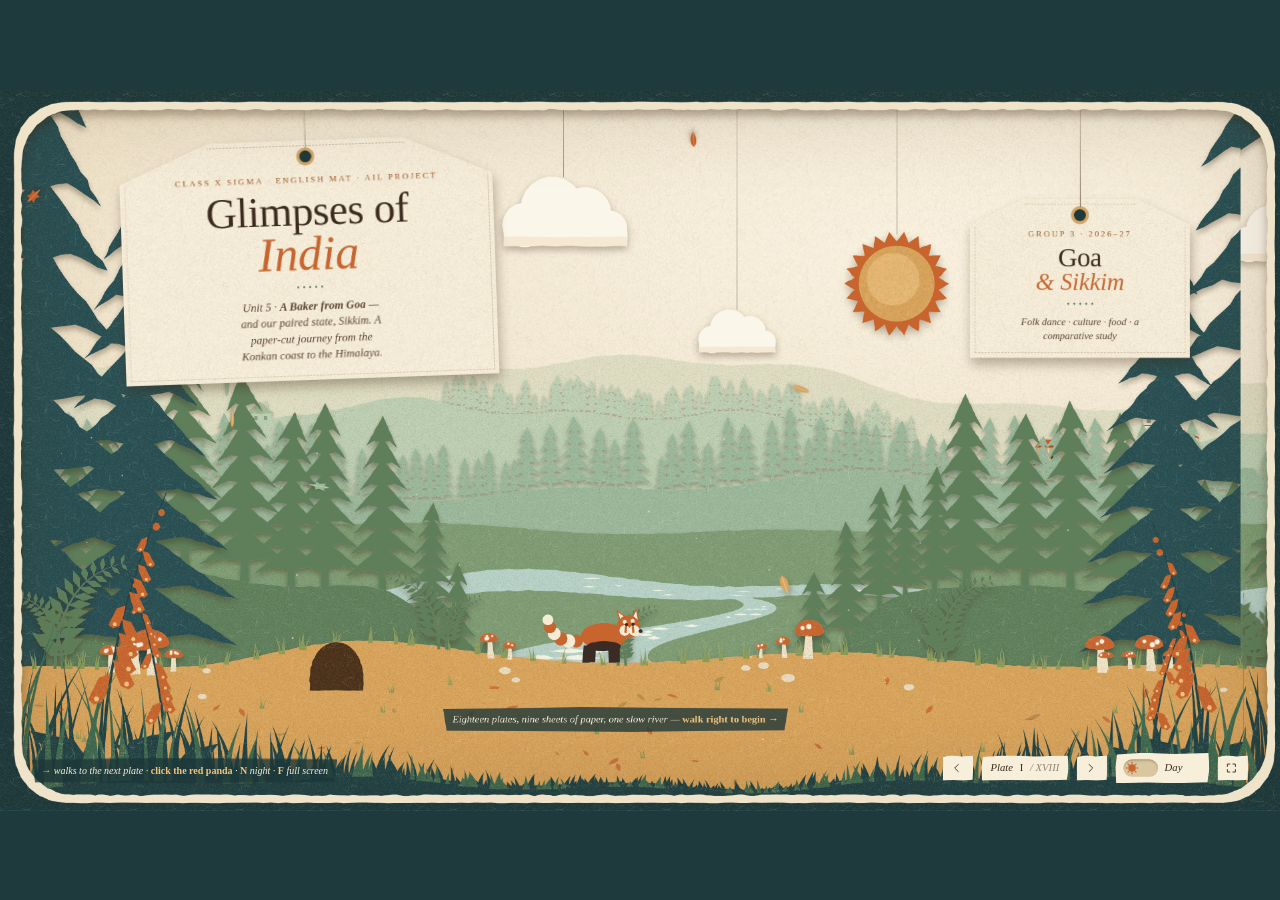
==== commit e162481e: "Apply diorama performance optimizations, add exact poster, fix Kanchenjunga spelling, and include pr" ====
--- a/english-x-sigma/index.html
+++ b/english-x-sigma/index.html
@@ -46,7 +46,19 @@
 
 .layer{position:absolute;left:0;top:0;will-change:transform;pointer-events:none;contain:layout style}
 .layer>svg{display:block;overflow:visible}
+/* The paper-cut shadow lives inside each sheet as an SVG filter (#shL1, …),
+   not as a CSS filter: a CSS filter on a composited element is re-run by the
+   compositor every frame. Only the static HTML cards keep a CSS drop-shadow. */
+.layer{contain:layout style}
+/* sheet tiles: each one carries its own trimmed band + baked shadow */
+.tile{position:absolute;contain:layout style}
+.tile>svg,.layer>svg.fx{display:block;overflow:hidden}
 .cut{filter:drop-shadow(0 -1px 0 var(--edge)) drop-shadow(0 calc(var(--sh,4) * 1px) calc(var(--sh,4) * 1.5px) var(--shade));transition:filter 1.2s ease var(--d,0s)}
+/* day/night paper stock for the paper-cut shadow baked into each sheet */
+#layers .pe{flood-color:#fffaf0;flood-opacity:.5;transition:flood-color 1.2s ease,flood-opacity 1.2s ease}
+#layers .ps{flood-color:#3a2612;flood-opacity:.34;transition:flood-color 1.2s ease,flood-opacity 1.2s ease}
+body.night #layers .pe{flood-color:#b0baff;flood-opacity:.2}
+body.night #layers .ps{flood-color:#060620;flood-opacity:.62}
 .place>svg{animation:placeIn .9s cubic-bezier(.2,.8,.25,1) both;animation-delay:calc(var(--i,0) * 70ms)}
 @keyframes placeIn{from{transform:translateY(7%);opacity:0}to{transform:none;opacity:1}}
 
@@ -132,7 +144,7 @@
 /* ---------- paper labels (the reference tag, extended into a family of cards) ---------- */
 .content{position:absolute;left:0;top:0;width:var(--W);height:var(--H);will-change:transform;pointer-events:none}
 .slot{position:absolute;top:0;width:var(--W);height:var(--H);contain:layout style}
-.slot:not(.on):not(.off){visibility:hidden;pointer-events:none;content-visibility:hidden}
+.slot:not(.on):not(.off){visibility:hidden;pointer-events:none}
 .slot.on,.slot.off{visibility:visible}
 .slot>*{position:absolute}
 .slot .anim{opacity:0}
@@ -282,11 +294,6 @@
   .place>svg,.slot.on .anim,.slot.on li,.slot.on .row,.slot.on .mini,.slot.on .tl>div{animation-duration:.01s;animation-delay:0s}
   .hang .swing,.pins .tw{animation:none}
 }
-/* adaptive lite: keep the paper, drop the continuous compositing */
-body.lite2 .glint,body.lite2 .pins .tw,body.lite2 .hang .swing,body.lite2 .tag-wrap.swingy{animation:none!important}
-body.lite2 .place>svg,body.lite2 .slot.on .anim,body.lite2 .slot.on li,body.lite2 .slot.on .row,body.lite2 .slot.on .mini,body.lite2 .slot.on .tl>div{animation-duration:.28s!important;animation-delay:0s!important}
-body.lite2 .cut{transition:none}
-body.lite2 .layer [class*="c-"],body.lite2 .puff,body.lite2 .grain{transition-duration:.3s}
 /* grain overlays must stay out of flow (after the .tag>* / .card>* rules) */
 .tag-grain,.card-grain{position:absolute;inset:0;width:100%;height:100%;pointer-events:none}
 
@@ -371,21 +378,63 @@
   /* ---------- paper geometry (reference) ---------- */
   function area(p){let a=0;for(let i=0;i<p.length;i++){const u=p[i],v=p[(i+1)%p.length];a+=u[0]*v[1]-v[0]*u[1];}return a;}
   function orient(p){return area(p)<0?p.slice().reverse():p;}
+
+  /* ---- compact path writer -------------------------------------------------
+     Same vertices, same order, same 1/10-px rounding as before — but written
+     with relative commands and the shortest legal number syntax, which makes
+     the generated path data roughly 40% smaller and much faster to build and
+     parse. 'M12 34l-1.2 3-4 5' means exactly what 'M12 34L10.8 37L6.8 42'
+     meant; nothing on screen moves by even a hundredth of a pixel.
+     Coordinates are carried as integer tenths so deltas never drift. */
+  function f10(n){ return n === 0 ? '0' : (n < 0 ? '-' + f10(-n) : ((n/10)|0) + (n%10 ? '.' + (n%10) : '')); }
+  const t10 = v => f10(Math.round(v*10));
+  // can `t` follow `prev` with no separator? (a leading '-' always can, a
+  // leading '.' can as long as `prev` already contains a decimal point)
+  const joins = (prev,t) => t.charCodeAt(0) === 45 || (t.charCodeAt(0) === 46 && prev.indexOf('.') >= 0);
+  function emit(pts){
+    const n = pts.length; if(!n) return '';
+    let x = Math.round(pts[0][0]*10), y = Math.round(pts[0][1]*10);
+    let last = f10(y);
+    let s = 'M' + f10(x) + ' ' + last;
+    let open = false;
+    for(let i=1;i<n;i++){
+      const nx = Math.round(pts[i][0]*10), ny = Math.round(pts[i][1]*10);
+      const dx = nx - x, dy = ny - y;
+      if(dx === 0 && dy === 0) continue;
+      if(!open){ s += 'l'; open = true; }
+      let t = f10(dx);
+      s += joins(last,t) ? t : ' ' + t; last = t;
+      t = f10(dy);
+      s += joins(last,t) ? t : ' ' + t; last = t;
+      x = nx; y = ny;
+    }
+    return s + 'z';
+  }
   function trace(p,j,step){
-    let s='';const n=p.length;
+    const n = p.length;
+    let s = '', x = 0, y = 0, last = '', open = false, first = true;
     for(let i=0;i<n;i++){
       const a=p[i],b=p[(i+1)%n],dx=b[0]-a[0],dy=b[1]-a[1],L=Math.hypot(dx,dy)||1,k=Math.max(1,Math.round(L/step)),nx=-dy/L,ny=dx/L;
       for(let t=0;t<k;t++){
-        let x=a[0]+dx*t/k,y=a[1]+dy*t/k;
-        if(t>0){const o=(R()-.5)*2*j;x+=nx*o;y+=ny*o;}
-        s+=(s?'L':'M')+q(x)+' '+q(y);
+        let px=a[0]+dx*t/k,py=a[1]+dy*t/k;
+        if(t>0){const o=(R()-.5)*2*j;px+=nx*o;py+=ny*o;}
+        const ix = Math.round(px*10), iy = Math.round(py*10);
+        if(first){ s = 'M' + f10(ix) + ' ' + f10(iy); last = f10(iy); x = ix; y = iy; first = false; continue; }
+        const ddx = ix - x, ddy = iy - y;
+        if(ddx === 0 && ddy === 0) continue;
+        if(!open){ s += 'l'; open = true; }
+        let u = f10(ddx);
+        s += joins(last,u) ? u : ' ' + u; last = u;
+        u = f10(ddy);
+        s += joins(last,u) ? u : ' ' + u; last = u;
+        x = ix; y = iy;
       }
     }
-    return s+'Z';
+    return first ? '' : s + 'z';
   }
   const cut  = (p,j=.7,step=7) => trace(orient(p),j,step);
   const hole = (p,j=.7,step=7) => trace(orient(p).slice().reverse(),j,step);
-  function poly(p){p=orient(p);let s='M'+q(p[0][0])+' '+q(p[0][1]);for(let i=1;i<p.length;i++)s+='L'+q(p[i][0])+' '+q(p[i][1]);return s+'Z';}
+  function poly(p){return emit(orient(p));}
   function circ(cx,cy,r,n){const p=[];n=n||Math.max(8,Math.round(r*1.4));for(let i=0;i<n;i++){const a=i/n*Math.PI*2;p.push([cx+Math.cos(a)*r,cy+Math.sin(a)*r]);}return p;}
   function ell(cx,cy,rx,ry,n){const p=[];n=n||Math.max(10,Math.round((rx+ry)*.8));for(let i=0;i<n;i++){const a=i/n*Math.PI*2;p.push([cx+Math.cos(a)*rx,cy+Math.sin(a)*ry]);}return p;}
   const rect = (x,y,w,h) => [[x,y],[x+w,y],[x+w,y+h],[x,y+h]];
@@ -886,7 +935,7 @@
    ====================================================================== */
 /* The group poster. Leave empty to load poster.webp / poster.jpg from beside this file,
    or use the "Save copy with poster" button after choosing the image to embed it here. */
-const POSTER_SRC = '';
+const POSTER_SRC = '[data-uri]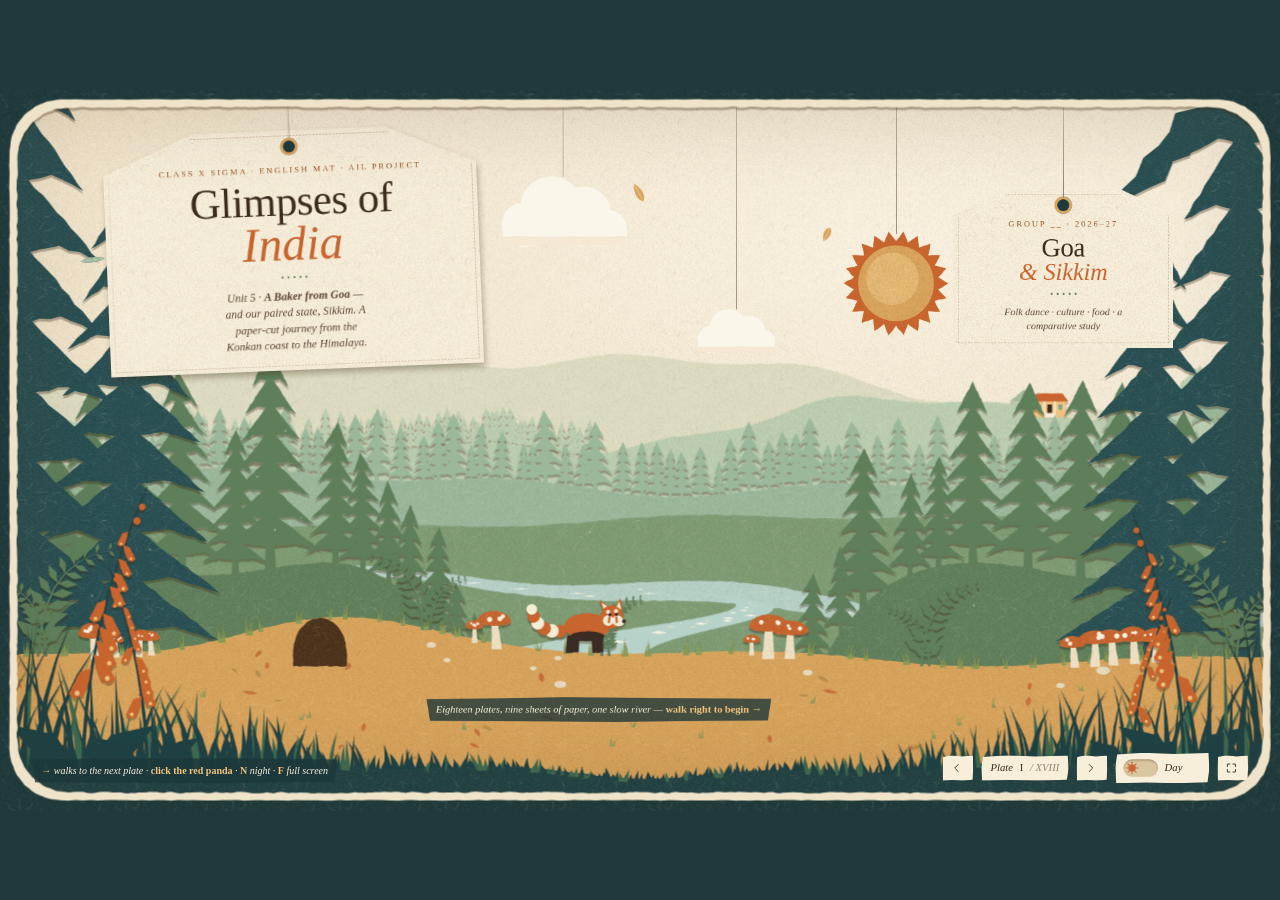
==== commit faa1547e: "perf(english-x-sigma): run the Glimpses of India diorama smoothly on low-end PCs Lazy per-tile seede" ====
--- a/english-x-sigma/index.html
+++ b/english-x-sigma/index.html
@@ -46,19 +46,7 @@
 
 .layer{position:absolute;left:0;top:0;will-change:transform;pointer-events:none;contain:layout style}
 .layer>svg{display:block;overflow:visible}
-/* The paper-cut shadow lives inside each sheet as an SVG filter (#shL1, …),
-   not as a CSS filter: a CSS filter on a composited element is re-run by the
-   compositor every frame. Only the static HTML cards keep a CSS drop-shadow. */
-.layer{contain:layout style}
-/* sheet tiles: each one carries its own trimmed band + baked shadow */
-.tile{position:absolute;contain:layout style}
-.tile>svg,.layer>svg.fx{display:block;overflow:hidden}
 .cut{filter:drop-shadow(0 -1px 0 var(--edge)) drop-shadow(0 calc(var(--sh,4) * 1px) calc(var(--sh,4) * 1.5px) var(--shade));transition:filter 1.2s ease var(--d,0s)}
-/* day/night paper stock for the paper-cut shadow baked into each sheet */
-#layers .pe{flood-color:#fffaf0;flood-opacity:.5;transition:flood-color 1.2s ease,flood-opacity 1.2s ease}
-#layers .ps{flood-color:#3a2612;flood-opacity:.34;transition:flood-color 1.2s ease,flood-opacity 1.2s ease}
-body.night #layers .pe{flood-color:#b0baff;flood-opacity:.2}
-body.night #layers .ps{flood-color:#060620;flood-opacity:.62}
 .place>svg{animation:placeIn .9s cubic-bezier(.2,.8,.25,1) both;animation-delay:calc(var(--i,0) * 70ms)}
 @keyframes placeIn{from{transform:translateY(7%);opacity:0}to{transform:none;opacity:1}}
 
@@ -144,7 +132,9 @@
 /* ---------- paper labels (the reference tag, extended into a family of cards) ---------- */
 .content{position:absolute;left:0;top:0;width:var(--W);height:var(--H);will-change:transform;pointer-events:none}
 .slot{position:absolute;top:0;width:var(--W);height:var(--H);contain:layout style}
-.slot:not(.on):not(.off){visibility:hidden;pointer-events:none}
+/* a plate that is not on stage needs neither layout nor paint; only the plate
+   being walked to (and the one leaving) is ever rendered in full */
+.slot:not(.on):not(.off){content-visibility:auto;contain-intrinsic-size:var(--W) var(--H);visibility:hidden;pointer-events:none}
 .slot.on,.slot.off{visibility:visible}
 .slot>*{position:absolute}
 .slot .anim{opacity:0}
@@ -290,30 +280,31 @@
 .defs{position:absolute;width:0;height:0;overflow:hidden}
 .panda-btn{position:absolute;left:0;top:0;width:10px;height:10px;padding:0;margin:0;border:0;border-radius:40%;background:transparent;cursor:pointer;pointer-events:auto;touch-action:manipulation}
 .panda-btn:focus-visible{outline:2px dashed #fff6df;outline-offset:4px}
+/* ---------- lite tier (weak devices, see deck.js setLite) ----------
+   The drawing is identical; only the most expensive pixels are traded away:
+   the double gaussian drop shadow on each sheet becomes one hard paper edge,
+   the moving leaves and the glow dots lose their filters, and the twinkling
+   stars animate less often.                                                 */
+body.lite .layer.cut{filter:drop-shadow(0 4px 0 var(--shade))}
+body.lite .layer path,body.lite .layer circle{transition:fill .5s ease,opacity .5s ease}
+body.lite .leaf,body.lite .hang .obj{filter:none}
+body.lite .glowdots{filter:none}
+body.lite .glint{animation:none;opacity:.5}
+body.lite .pins .tw{animation-duration:4.4s}
+body.lite .tag-wrap{filter:drop-shadow(2px 6px 5px var(--shade))}
+body.lite .card-wrap{filter:drop-shadow(0 7px 6px var(--shade))}
+body.lite .poster-wrap{filter:drop-shadow(0 10px 9px var(--shade))}
+/* a filtered element that also *moves* re-runs its blur every single frame;
+   dropping the filter on the swinging tags is cheaper than dropping the swing */
+body.lite .tag-wrap.swingy{filter:none}
+body.lite .hang .swing{animation-duration:9s}
+
 @media (prefers-reduced-motion:reduce){
   .place>svg,.slot.on .anim,.slot.on li,.slot.on .row,.slot.on .mini,.slot.on .tl>div{animation-duration:.01s;animation-delay:0s}
   .hang .swing,.pins .tw{animation:none}
 }
 /* grain overlays must stay out of flow (after the .tag>* / .card>* rules) */
 .tag-grain,.card-grain{position:absolute;inset:0;width:100%;height:100%;pointer-events:none}
-
-
-/* ---------- Speaker badge ---------- */
-.speaker-tag{position:absolute;top:24px;right:28px;font-size:13.5px;letter-spacing:.06em;text-transform:uppercase;color:var(--kick);background:rgba(154,85,38,.09);border:1px solid rgba(154,85,38,.24);border-radius:999px;padding:5px 14px;font-family:var(--serif);font-weight:600;pointer-events:none;z-index:2;white-space:nowrap}
-body.night .speaker-tag{color:#d5ceea;background:rgba(123,90,166,.2);border-color:rgba(123,90,166,.38)}
-
-/* ---------- Thank You Slide & Sources Pull-Down ---------- */
-#slot17 .sources-card-pos{transform:translateY(-140%) rotate(-.4deg) !important;opacity:0;pointer-events:none;transition:transform .85s cubic-bezier(.16,1,.3,1),opacity .45s ease;z-index:10}
-#slot17.show-sources .sources-card-pos{transform:translateY(0) rotate(-.4deg) !important;opacity:1;pointer-events:auto}
-#slot17 .thanks-tag{left:650px !important;transition:left .85s cubic-bezier(.16,1,.3,1) !important}
-#slot17.show-sources .thanks-tag{left:1140px !important}
-
-.sources-btn{display:inline-flex;align-items:center;gap:10px;background:var(--paper);color:var(--paper-ink);border:1px dashed var(--dash);padding:10px 24px;font-family:var(--serif);font-size:16px;font-style:italic;cursor:pointer;border-radius:6px;box-shadow:0 4px 12px var(--shade);transition:transform .2s ease,background .2s ease,border-color .2s ease;pointer-events:auto}
-.sources-btn:hover{background:#fdf9f1;transform:translateY(-2px);border-color:var(--kick)}
-.sources-btn:active{transform:translateY(0)}
-.sources-btn-icon{display:inline-block;transition:transform .3s ease;font-style:normal;font-size:16px;font-weight:bold}
-body.night .sources-btn{background:#2a2448;color:#eee6f7;border-color:rgba(176,186,255,.35)}
-body.night .sources-btn:hover{background:#352e5a;border-color:var(--kick)}
 
 </style>
 </head>
@@ -375,66 +366,52 @@
   const lerp = (a,b,t) => a+(b-a)*t;
   const smooth = t => { t = clamp(t,0,1); return t*t*(3-2*t); };
 
-  /* ---------- paper geometry (reference) ---------- */
+  /* ---------- paper geometry (reference) ----------
+     Path data is emitted as one absolute M followed by *relative* implicit
+     linetos ("M10 20 4-1 4-1"), which is ~45% shorter than the equivalent
+     absolute "L" list while describing exactly the same outline.  Deltas are
+     rounded against the running (rounded) position, so rounding never drifts
+     along a long ridge.                                              */
+  const nf = v => { const r = Math.round(v*10)/10; return r === 0 ? '0' : String(r); };
+  function emit(pts, close){
+    if(!pts || !pts.length) return '';
+    let s = '', px = 0, py = 0;
+    for(let i=0;i<pts.length;i++){
+      const rx = Math.round(pts[i][0]*10)/10, ry = Math.round(pts[i][1]*10)/10;
+      if(i === 0){ s = 'M' + nf(rx) + ' ' + nf(ry); px = rx; py = ry; continue; }
+      const dx = Math.round((rx-px)*10)/10, dy = Math.round((ry-py)*10)/10;
+      px += dx; py += dy;
+      const sx = nf(dx), sy = nf(dy);
+      // a leading '-' is its own separator; anything else needs a space so that
+      // "1.2" followed by "4.4" can never fuse into "1.24.4".
+      s += (i === 1 ? 'l' : '') + (sx.charAt(0) === '-' ? '' : ' ') + sx + (sy.charAt(0) === '-' ? '' : ' ') + sy;
+    }
+    return close ? s + 'Z' : s;
+  }
   function area(p){let a=0;for(let i=0;i<p.length;i++){const u=p[i],v=p[(i+1)%p.length];a+=u[0]*v[1]-v[0]*u[1];}return a;}
   function orient(p){return area(p)<0?p.slice().reverse():p;}
-
-  /* ---- compact path writer -------------------------------------------------
-     Same vertices, same order, same 1/10-px rounding as before — but written
-     with relative commands and the shortest legal number syntax, which makes
-     the generated path data roughly 40% smaller and much faster to build and
-     parse. 'M12 34l-1.2 3-4 5' means exactly what 'M12 34L10.8 37L6.8 42'
-     meant; nothing on screen moves by even a hundredth of a pixel.
-     Coordinates are carried as integer tenths so deltas never drift. */
-  function f10(n){ return n === 0 ? '0' : (n < 0 ? '-' + f10(-n) : ((n/10)|0) + (n%10 ? '.' + (n%10) : '')); }
-  const t10 = v => f10(Math.round(v*10));
-  // can `t` follow `prev` with no separator? (a leading '-' always can, a
-  // leading '.' can as long as `prev` already contains a decimal point)
-  const joins = (prev,t) => t.charCodeAt(0) === 45 || (t.charCodeAt(0) === 46 && prev.indexOf('.') >= 0);
-  function emit(pts){
-    const n = pts.length; if(!n) return '';
-    let x = Math.round(pts[0][0]*10), y = Math.round(pts[0][1]*10);
-    let last = f10(y);
-    let s = 'M' + f10(x) + ' ' + last;
-    let open = false;
-    for(let i=1;i<n;i++){
-      const nx = Math.round(pts[i][0]*10), ny = Math.round(pts[i][1]*10);
-      const dx = nx - x, dy = ny - y;
-      if(dx === 0 && dy === 0) continue;
-      if(!open){ s += 'l'; open = true; }
-      let t = f10(dx);
-      s += joins(last,t) ? t : ' ' + t; last = t;
-      t = f10(dy);
-      s += joins(last,t) ? t : ' ' + t; last = t;
-      x = nx; y = ny;
-    }
-    return s + 'z';
-  }
   function trace(p,j,step){
-    const n = p.length;
-    let s = '', x = 0, y = 0, last = '', open = false, first = true;
+    const pts=[];const n=p.length;
     for(let i=0;i<n;i++){
-      const a=p[i],b=p[(i+1)%n],dx=b[0]-a[0],dy=b[1]-a[1],L=Math.hypot(dx,dy)||1,k=Math.max(1,Math.round(L/step)),nx=-dy/L,ny=dx/L;
+      const a=p[i],b=p[(i+1)%n],dx=b[0]-a[0],dy=b[1]-a[1],L=Math.hypot(dx,dy)||1;
+      // Very long edges (the deckle frame is ~5000px) get proportionally wider
+      // samples: the tear is a low-frequency wobble, so 7000px needs ~300
+      // samples, not 1000.  Short edges keep the original sampling, which also
+      // keeps the generated artwork identical.
+      let k=Math.max(1,Math.round(L/step));
+      if(L>1500) k=Math.min(k,Math.max(2,Math.round(L/24)));
+      const nx=-dy/L,ny=dx/L;
       for(let t=0;t<k;t++){
-        let px=a[0]+dx*t/k,py=a[1]+dy*t/k;
-        if(t>0){const o=(R()-.5)*2*j;px+=nx*o;py+=ny*o;}
-        const ix = Math.round(px*10), iy = Math.round(py*10);
-        if(first){ s = 'M' + f10(ix) + ' ' + f10(iy); last = f10(iy); x = ix; y = iy; first = false; continue; }
-        const ddx = ix - x, ddy = iy - y;
-        if(ddx === 0 && ddy === 0) continue;
-        if(!open){ s += 'l'; open = true; }
-        let u = f10(ddx);
-        s += joins(last,u) ? u : ' ' + u; last = u;
-        u = f10(ddy);
-        s += joins(last,u) ? u : ' ' + u; last = u;
-        x = ix; y = iy;
+        let x=a[0]+dx*t/k,y=a[1]+dy*t/k;
+        if(t>0){const o=(R()-.5)*2*j;x+=nx*o;y+=ny*o;}
+        pts.push([x,y]);
       }
     }
-    return first ? '' : s + 'z';
+    return emit(pts,true);
   }
   const cut  = (p,j=.7,step=7) => trace(orient(p),j,step);
   const hole = (p,j=.7,step=7) => trace(orient(p).slice().reverse(),j,step);
-  function poly(p){return emit(orient(p));}
+  function poly(p){return emit(orient(p),true);}
   function circ(cx,cy,r,n){const p=[];n=n||Math.max(8,Math.round(r*1.4));for(let i=0;i<n;i++){const a=i/n*Math.PI*2;p.push([cx+Math.cos(a)*r,cy+Math.sin(a)*r]);}return p;}
   function ell(cx,cy,rx,ry,n){const p=[];n=n||Math.max(10,Math.round((rx+ry)*.8));for(let i=0;i<n;i++){const a=i/n*Math.PI*2;p.push([cx+Math.cos(a)*rx,cy+Math.sin(a)*ry]);}return p;}
   const rect = (x,y,w,h) => [[x,y],[x+w,y],[x+w,y+h],[x,y+h]];
@@ -460,7 +437,7 @@
   }
   function blade(bx,by,h,lean,wb){
     const L=[],Rt=[];
-    for(let i=0;i<=6;i++){const t=i/6,x=bx+lean*t*t,y=by-h*t,hw=wb*.5*(1-t)*(1-t*.15);L.push([x-hw,y]);if(i<6)Rt.push([x+hw,y]);}
+    for(let i=0;i<=4;i++){const t=i/4,x=bx+lean*t*t,y=by-h*t,hw=wb*.5*(1-t)*(1-t*.15);L.push([x-hw,y]);if(i<4)Rt.push([x+hw,y]);}
     return poly(L.concat(Rt.reverse()));
   }
   function mushroom(cx,by,s){
@@ -478,9 +455,9 @@
     let d='';const tipX=bx+dir*len*.62,tipY=by-len*.86,cx=bx+dir*len*.02,cy=by-len*.78;
     const P=t=>[(1-t)*(1-t)*bx+2*(1-t)*t*cx+t*t*tipX,(1-t)*(1-t)*by+2*(1-t)*t*cy+t*t*tipY];
     const sp=[],sp2=[];
-    for(let i=0;i<=10;i++){const t=i/10,[x,y]=P(t),w=1.8*(1-t)+.4;sp.push([x-w,y]);sp2.push([x+w,y]);}
+    for(let i=0;i<=7;i++){const t=i/7,[x,y]=P(t),w=1.8*(1-t)+.4;sp.push([x-w,y]);sp2.push([x+w,y]);}
     d+=poly(sp.concat(sp2.reverse()));
-    for(let t=.1;t<.97;t+=.075){
+    for(let t=.1;t<.97;t+=.095){
       const [x,y]=P(t),[x2,y2]=P(Math.min(1,t+.01)),ta=Math.atan2(y2-y,x2-x),L=len*.26*(1-t*.78);
       for(const side of [-1,1]){
         const a=ta+side*1.05,ex=x+Math.cos(a)*L,ey=y+Math.sin(a)*L,mx=x+Math.cos(a)*L*.5,my=y+Math.sin(a)*L*.5,wd=L*.2;
@@ -532,23 +509,26 @@
     let d=cut(trunk,.35,8);
     for(let i=0;i<nF;i++){
       const a=-Math.PI*.95+i/(nF-1)*Math.PI*.9+(R()-.5)*.18,len=h*(.38+R()*.14),droop=.9+R()*.5;
-      const pts=[];const S=8;
+      // only small palms (a few pixels on screen) can afford a coarse frond:
+      // a 800px- tall giant needs every one of its 8 sample points
+      const pts=[];const S=h<150?6:8;
       // frond centre line: starts along angle a, droops with t
       const px=t=>top[0]+Math.cos(a)*len*t+ (Math.cos(a)>0?1:-1)*0, py=t=>top[1]+Math.sin(a)*len*t+droop*len*t*t*.55;
       const L=[],Rt=[];
       for(let k=0;k<=S;k++){const t=k/S,w=h*.028*(1-t)*(t<.1?t*10:1)+.6;const x=px(t),y=py(t);
         const x2=px(Math.min(1,t+.02)),y2=py(Math.min(1,t+.02)),ta=Math.atan2(y2-y,x2-x),nx=-Math.sin(ta),ny=Math.cos(ta);
         L.push([x+nx*w*2.2,y+ny*w*2.2]);Rt.push([x-nx*w*2.2,y-ny*w*2.2]);}
-      d+=cut(L.concat(Rt.reverse()),Math.max(1.2,h*.02),Math.max(4,h*.03));
-    }
-    for(let k=0;k<3;k++)d+=cut(circ(top[0]+(k-1)*h*.03,top[1]+h*.03,h*.028,8),.2,3);
+      d+=cut(L.concat(Rt.reverse()),Math.max(1.2,h*.02),h<150?Math.max(5.5,h*.042):Math.max(4,h*.03));
+    }
+    const nutR=h*.028;
+    for(let k=0;k<3;k++)d+=cut(circ(top[0]+(k-1)*h*.03,top[1]+h*.03,nutR,nutR>12?8:6),.2,3);
     return d;
   }
   // round broadleaf tree (mango / cashew / jackfruit)
   function roundTree(cx,by,h,w){
     let d=cut([[cx-w*.05,by+3],[cx-w*.035,by-h*.38],[cx+w*.035,by-h*.38],[cx+w*.05,by+3]],.3,6);
     const lobes=[[0,-.68,.48],[-.3,-.52,.36],[.3,-.5,.38],[-.16,-.78,.3],[.18,-.8,.3],[0,-.45,.4]];
-    for(const [lx,ly,lr] of lobes)d+=cut(circ(cx+lx*w,by+ly*h,lr*w*.62,14),Math.max(.6,h*.012),6);
+    for(const [lx,ly,lr] of lobes){const r=lr*w*.62;d+=cut(circ(cx+lx*w,by+ly*h,r,r>60?14:r>18?12:8),Math.max(.6,h*.012),7);}
     return d;
   }
   // rhododendron bush: dark leaves and a cluster of red-orange blooms
@@ -918,7 +898,10 @@
   function lampDiya(){return P('c-cap',cut([[-6,0],[6,0],[4,-5],[-4,-5]],.2,3))+P('c-lamp',cut([[-2,-5],[2,-5],[0,-12]],.1,2));}
   function carnivalMask(){return P('c-bell2',cut([[-22,-8],[22,-8],[24,-20],[12,-30],[-12,-30],[-24,-20]],.4,3))+P('c-foxd',cut(ell(-9,-19,5,3.5,10),.1,2)+cut(ell(9,-19,5,3.5,10),.1,2))+P('c-cap',cut([[-6,-30],[6,-30],[2,-44],[-2,-44]],.2,3)+circPath(-18,-30,3)+circPath(18,-30,3))+P('c-river',circPath(-24,-34,3)+circPath(24,-34,3));}
 
-  return {setSeed,R:()=>R(),rr,q,clamp,lerp,smooth,cut,hole,poly,circ,ell,rect,wave,ridge,pine,blade,mushroom,fern,foxglove,rhodoSpike,palm,roundTree,rhodoBush,
+  // getR/setR let callers sandbox the random stream: a tile of artwork can be
+  // regenerated later without disturbing the sequence the other sheets rely on.
+  const getR=()=>R, setR=f=>{R=f;};
+  return {setSeed,getR,setR,R:()=>R(),rr,q,clamp,lerp,smooth,cut,hole,poly,circ,ell,rect,wave,ridge,pine,blade,mushroom,fern,foxglove,rhodoSpike,palm,roundTree,rhodoBush,
     P,G,church,house,gompa,chorten,hut,boat,flagLine,flagsSvg,panda,pader,woman,fugdiPair,ghodeModni,mandoCouple,snowLion,chaamDancer,maruni,drummer,lepchaPair,yak,tiatrCurtain,
     ghumot,violin,breadBasket,foodGoa,foodSikkim,butterLamp,prayerWheel,conch,coconutNut,lampDiya,carnivalMask};
 })();
@@ -933,25 +916,25 @@
    Scene entries: {L:'L7', a:0.72, fig:'pader', s:2.6}  → layer, horizontal
    position as a fraction of the slide width, figure name, scale.
    ====================================================================== */
-/* The group poster. Leave empty to load poster.webp / poster.jpg from beside this file,
+/* The group poster. Leave empty to load poster.jpg / poster.png from beside this file,
    or use the "Save copy with poster" button after choosing the image to embed it here. */
-const POSTER_SRC = '[data-uri]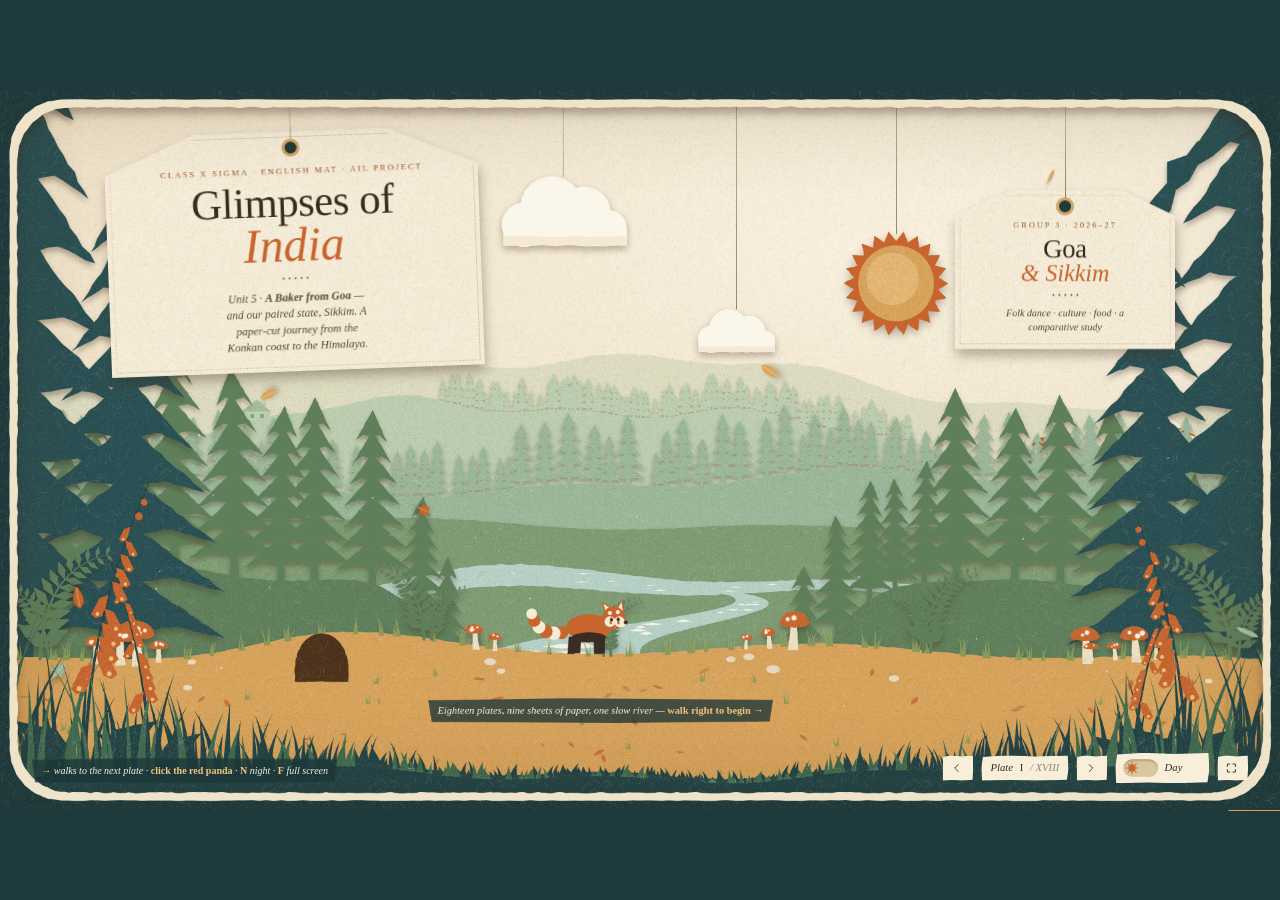
==== commit bbc1d9d1: "fix(english-x-sigma): fix tree clipping and bezel border gap on parallax" ====
--- a/english-x-sigma/index.html
+++ b/english-x-sigma/index.html
@@ -46,7 +46,19 @@
 
 .layer{position:absolute;left:0;top:0;will-change:transform;pointer-events:none;contain:layout style}
 .layer>svg{display:block;overflow:visible}
+/* The paper-cut shadow lives inside each sheet as an SVG filter (#shL1, …),
+   not as a CSS filter: a CSS filter on a composited element is re-run by the
+   compositor every frame. Only the static HTML cards keep a CSS drop-shadow. */
+.layer{contain:layout style}
+/* sheet tiles: each one carries its own trimmed band + baked shadow */
+.tile{position:absolute;contain:layout style}
+.tile>svg,.layer>svg.fx{display:block;overflow:visible}
 .cut{filter:drop-shadow(0 -1px 0 var(--edge)) drop-shadow(0 calc(var(--sh,4) * 1px) calc(var(--sh,4) * 1.5px) var(--shade));transition:filter 1.2s ease var(--d,0s)}
+/* day/night paper stock for the paper-cut shadow baked into each sheet */
+#layers .pe{flood-color:#fffaf0;flood-opacity:.5;transition:flood-color 1.2s ease,flood-opacity 1.2s ease}
+#layers .ps{flood-color:#3a2612;flood-opacity:.34;transition:flood-color 1.2s ease,flood-opacity 1.2s ease}
+body.night #layers .pe{flood-color:#b0baff;flood-opacity:.2}
+body.night #layers .ps{flood-color:#060620;flood-opacity:.62}
 .place>svg{animation:placeIn .9s cubic-bezier(.2,.8,.25,1) both;animation-delay:calc(var(--i,0) * 70ms)}
 @keyframes placeIn{from{transform:translateY(7%);opacity:0}to{transform:none;opacity:1}}
 
@@ -132,9 +144,7 @@
 /* ---------- paper labels (the reference tag, extended into a family of cards) ---------- */
 .content{position:absolute;left:0;top:0;width:var(--W);height:var(--H);will-change:transform;pointer-events:none}
 .slot{position:absolute;top:0;width:var(--W);height:var(--H);contain:layout style}
-/* a plate that is not on stage needs neither layout nor paint; only the plate
-   being walked to (and the one leaving) is ever rendered in full */
-.slot:not(.on):not(.off){content-visibility:auto;contain-intrinsic-size:var(--W) var(--H);visibility:hidden;pointer-events:none}
+.slot:not(.on):not(.off){visibility:hidden;pointer-events:none}
 .slot.on,.slot.off{visibility:visible}
 .slot>*{position:absolute}
 .slot .anim{opacity:0}
@@ -280,31 +290,30 @@
 .defs{position:absolute;width:0;height:0;overflow:hidden}
 .panda-btn{position:absolute;left:0;top:0;width:10px;height:10px;padding:0;margin:0;border:0;border-radius:40%;background:transparent;cursor:pointer;pointer-events:auto;touch-action:manipulation}
 .panda-btn:focus-visible{outline:2px dashed #fff6df;outline-offset:4px}
-/* ---------- lite tier (weak devices, see deck.js setLite) ----------
-   The drawing is identical; only the most expensive pixels are traded away:
-   the double gaussian drop shadow on each sheet becomes one hard paper edge,
-   the moving leaves and the glow dots lose their filters, and the twinkling
-   stars animate less often.                                                 */
-body.lite .layer.cut{filter:drop-shadow(0 4px 0 var(--shade))}
-body.lite .layer path,body.lite .layer circle{transition:fill .5s ease,opacity .5s ease}
-body.lite .leaf,body.lite .hang .obj{filter:none}
-body.lite .glowdots{filter:none}
-body.lite .glint{animation:none;opacity:.5}
-body.lite .pins .tw{animation-duration:4.4s}
-body.lite .tag-wrap{filter:drop-shadow(2px 6px 5px var(--shade))}
-body.lite .card-wrap{filter:drop-shadow(0 7px 6px var(--shade))}
-body.lite .poster-wrap{filter:drop-shadow(0 10px 9px var(--shade))}
-/* a filtered element that also *moves* re-runs its blur every single frame;
-   dropping the filter on the swinging tags is cheaper than dropping the swing */
-body.lite .tag-wrap.swingy{filter:none}
-body.lite .hang .swing{animation-duration:9s}
-
 @media (prefers-reduced-motion:reduce){
   .place>svg,.slot.on .anim,.slot.on li,.slot.on .row,.slot.on .mini,.slot.on .tl>div{animation-duration:.01s;animation-delay:0s}
   .hang .swing,.pins .tw{animation:none}
 }
 /* grain overlays must stay out of flow (after the .tag>* / .card>* rules) */
 .tag-grain,.card-grain{position:absolute;inset:0;width:100%;height:100%;pointer-events:none}
+
+
+/* ---------- Speaker badge ---------- */
+.speaker-tag{position:absolute;top:24px;right:28px;font-size:13.5px;letter-spacing:.06em;text-transform:uppercase;color:var(--kick);background:rgba(154,85,38,.09);border:1px solid rgba(154,85,38,.24);border-radius:999px;padding:5px 14px;font-family:var(--serif);font-weight:600;pointer-events:none;z-index:2;white-space:nowrap}
+body.night .speaker-tag{color:#d5ceea;background:rgba(123,90,166,.2);border-color:rgba(123,90,166,.38)}
+
+/* ---------- Thank You Slide & Sources Pull-Down ---------- */
+#slot17 .sources-card-pos{transform:translateY(-140%) rotate(-.4deg) !important;opacity:0;pointer-events:none;transition:transform .85s cubic-bezier(.16,1,.3,1),opacity .45s ease;z-index:10}
+#slot17.show-sources .sources-card-pos{transform:translateY(0) rotate(-.4deg) !important;opacity:1;pointer-events:auto}
+#slot17 .thanks-tag{left:650px !important;transition:left .85s cubic-bezier(.16,1,.3,1) !important}
+#slot17.show-sources .thanks-tag{left:1140px !important}
+
+.sources-btn{display:inline-flex;align-items:center;gap:10px;background:var(--paper);color:var(--paper-ink);border:1px dashed var(--dash);padding:10px 24px;font-family:var(--serif);font-size:16px;font-style:italic;cursor:pointer;border-radius:6px;box-shadow:0 4px 12px var(--shade);transition:transform .2s ease,background .2s ease,border-color .2s ease;pointer-events:auto}
+.sources-btn:hover{background:#fdf9f1;transform:translateY(-2px);border-color:var(--kick)}
+.sources-btn:active{transform:translateY(0)}
+.sources-btn-icon{display:inline-block;transition:transform .3s ease;font-style:normal;font-size:16px;font-weight:bold}
+body.night .sources-btn{background:#2a2448;color:#eee6f7;border-color:rgba(176,186,255,.35)}
+body.night .sources-btn:hover{background:#352e5a;border-color:var(--kick)}
 
 </style>
 </head>
@@ -366,52 +375,66 @@
   const lerp = (a,b,t) => a+(b-a)*t;
   const smooth = t => { t = clamp(t,0,1); return t*t*(3-2*t); };
 
-  /* ---------- paper geometry (reference) ----------
-     Path data is emitted as one absolute M followed by *relative* implicit
-     linetos ("M10 20 4-1 4-1"), which is ~45% shorter than the equivalent
-     absolute "L" list while describing exactly the same outline.  Deltas are
-     rounded against the running (rounded) position, so rounding never drifts
-     along a long ridge.                                              */
-  const nf = v => { const r = Math.round(v*10)/10; return r === 0 ? '0' : String(r); };
-  function emit(pts, close){
-    if(!pts || !pts.length) return '';
-    let s = '', px = 0, py = 0;
-    for(let i=0;i<pts.length;i++){
-      const rx = Math.round(pts[i][0]*10)/10, ry = Math.round(pts[i][1]*10)/10;
-      if(i === 0){ s = 'M' + nf(rx) + ' ' + nf(ry); px = rx; py = ry; continue; }
-      const dx = Math.round((rx-px)*10)/10, dy = Math.round((ry-py)*10)/10;
-      px += dx; py += dy;
-      const sx = nf(dx), sy = nf(dy);
-      // a leading '-' is its own separator; anything else needs a space so that
-      // "1.2" followed by "4.4" can never fuse into "1.24.4".
-      s += (i === 1 ? 'l' : '') + (sx.charAt(0) === '-' ? '' : ' ') + sx + (sy.charAt(0) === '-' ? '' : ' ') + sy;
-    }
-    return close ? s + 'Z' : s;
-  }
+  /* ---------- paper geometry (reference) ---------- */
   function area(p){let a=0;for(let i=0;i<p.length;i++){const u=p[i],v=p[(i+1)%p.length];a+=u[0]*v[1]-v[0]*u[1];}return a;}
   function orient(p){return area(p)<0?p.slice().reverse():p;}
+
+  /* ---- compact path writer -------------------------------------------------
+     Same vertices, same order, same 1/10-px rounding as before — but written
+     with relative commands and the shortest legal number syntax, which makes
+     the generated path data roughly 40% smaller and much faster to build and
+     parse. 'M12 34l-1.2 3-4 5' means exactly what 'M12 34L10.8 37L6.8 42'
+     meant; nothing on screen moves by even a hundredth of a pixel.
+     Coordinates are carried as integer tenths so deltas never drift. */
+  function f10(n){ return n === 0 ? '0' : (n < 0 ? '-' + f10(-n) : ((n/10)|0) + (n%10 ? '.' + (n%10) : '')); }
+  const t10 = v => f10(Math.round(v*10));
+  // can `t` follow `prev` with no separator? (a leading '-' always can, a
+  // leading '.' can as long as `prev` already contains a decimal point)
+  const joins = (prev,t) => t.charCodeAt(0) === 45 || (t.charCodeAt(0) === 46 && prev.indexOf('.') >= 0);
+  function emit(pts){
+    const n = pts.length; if(!n) return '';
+    let x = Math.round(pts[0][0]*10), y = Math.round(pts[0][1]*10);
+    let last = f10(y);
+    let s = 'M' + f10(x) + ' ' + last;
+    let open = false;
+    for(let i=1;i<n;i++){
+      const nx = Math.round(pts[i][0]*10), ny = Math.round(pts[i][1]*10);
+      const dx = nx - x, dy = ny - y;
+      if(dx === 0 && dy === 0) continue;
+      if(!open){ s += 'l'; open = true; }
+      let t = f10(dx);
+      s += joins(last,t) ? t : ' ' + t; last = t;
+      t = f10(dy);
+      s += joins(last,t) ? t : ' ' + t; last = t;
+      x = nx; y = ny;
+    }
+    return s + 'z';
+  }
   function trace(p,j,step){
-    const pts=[];const n=p.length;
+    const n = p.length;
+    let s = '', x = 0, y = 0, last = '', open = false, first = true;
     for(let i=0;i<n;i++){
-      const a=p[i],b=p[(i+1)%n],dx=b[0]-a[0],dy=b[1]-a[1],L=Math.hypot(dx,dy)||1;
-      // Very long edges (the deckle frame is ~5000px) get proportionally wider
-      // samples: the tear is a low-frequency wobble, so 7000px needs ~300
-      // samples, not 1000.  Short edges keep the original sampling, which also
-      // keeps the generated artwork identical.
-      let k=Math.max(1,Math.round(L/step));
-      if(L>1500) k=Math.min(k,Math.max(2,Math.round(L/24)));
-      const nx=-dy/L,ny=dx/L;
+      const a=p[i],b=p[(i+1)%n],dx=b[0]-a[0],dy=b[1]-a[1],L=Math.hypot(dx,dy)||1,k=Math.max(1,Math.round(L/step)),nx=-dy/L,ny=dx/L;
       for(let t=0;t<k;t++){
-        let x=a[0]+dx*t/k,y=a[1]+dy*t/k;
-        if(t>0){const o=(R()-.5)*2*j;x+=nx*o;y+=ny*o;}
-        pts.push([x,y]);
+        let px=a[0]+dx*t/k,py=a[1]+dy*t/k;
+        if(t>0){const o=(R()-.5)*2*j;px+=nx*o;py+=ny*o;}
+        const ix = Math.round(px*10), iy = Math.round(py*10);
+        if(first){ s = 'M' + f10(ix) + ' ' + f10(iy); last = f10(iy); x = ix; y = iy; first = false; continue; }
+        const ddx = ix - x, ddy = iy - y;
+        if(ddx === 0 && ddy === 0) continue;
+        if(!open){ s += 'l'; open = true; }
+        let u = f10(ddx);
+        s += joins(last,u) ? u : ' ' + u; last = u;
+        u = f10(ddy);
+        s += joins(last,u) ? u : ' ' + u; last = u;
+        x = ix; y = iy;
       }
     }
-    return emit(pts,true);
+    return first ? '' : s + 'z';
   }
   const cut  = (p,j=.7,step=7) => trace(orient(p),j,step);
   const hole = (p,j=.7,step=7) => trace(orient(p).slice().reverse(),j,step);
-  function poly(p){return emit(orient(p),true);}
+  function poly(p){return emit(orient(p));}
   function circ(cx,cy,r,n){const p=[];n=n||Math.max(8,Math.round(r*1.4));for(let i=0;i<n;i++){const a=i/n*Math.PI*2;p.push([cx+Math.cos(a)*r,cy+Math.sin(a)*r]);}return p;}
   function ell(cx,cy,rx,ry,n){const p=[];n=n||Math.max(10,Math.round((rx+ry)*.8));for(let i=0;i<n;i++){const a=i/n*Math.PI*2;p.push([cx+Math.cos(a)*rx,cy+Math.sin(a)*ry]);}return p;}
   const rect = (x,y,w,h) => [[x,y],[x+w,y],[x+w,y+h],[x,y+h]];
@@ -437,7 +460,7 @@
   }
   function blade(bx,by,h,lean,wb){
     const L=[],Rt=[];
-    for(let i=0;i<=4;i++){const t=i/4,x=bx+lean*t*t,y=by-h*t,hw=wb*.5*(1-t)*(1-t*.15);L.push([x-hw,y]);if(i<4)Rt.push([x+hw,y]);}
+    for(let i=0;i<=6;i++){const t=i/6,x=bx+lean*t*t,y=by-h*t,hw=wb*.5*(1-t)*(1-t*.15);L.push([x-hw,y]);if(i<6)Rt.push([x+hw,y]);}
     return poly(L.concat(Rt.reverse()));
   }
   function mushroom(cx,by,s){
@@ -455,9 +478,9 @@
     let d='';const tipX=bx+dir*len*.62,tipY=by-len*.86,cx=bx+dir*len*.02,cy=by-len*.78;
     const P=t=>[(1-t)*(1-t)*bx+2*(1-t)*t*cx+t*t*tipX,(1-t)*(1-t)*by+2*(1-t)*t*cy+t*t*tipY];
     const sp=[],sp2=[];
-    for(let i=0;i<=7;i++){const t=i/7,[x,y]=P(t),w=1.8*(1-t)+.4;sp.push([x-w,y]);sp2.push([x+w,y]);}
+    for(let i=0;i<=10;i++){const t=i/10,[x,y]=P(t),w=1.8*(1-t)+.4;sp.push([x-w,y]);sp2.push([x+w,y]);}
     d+=poly(sp.concat(sp2.reverse()));
-    for(let t=.1;t<.97;t+=.095){
+    for(let t=.1;t<.97;t+=.075){
       const [x,y]=P(t),[x2,y2]=P(Math.min(1,t+.01)),ta=Math.atan2(y2-y,x2-x),L=len*.26*(1-t*.78);
       for(const side of [-1,1]){
         const a=ta+side*1.05,ex=x+Math.cos(a)*L,ey=y+Math.sin(a)*L,mx=x+Math.cos(a)*L*.5,my=y+Math.sin(a)*L*.5,wd=L*.2;
@@ -509,26 +532,23 @@
     let d=cut(trunk,.35,8);
     for(let i=0;i<nF;i++){
       const a=-Math.PI*.95+i/(nF-1)*Math.PI*.9+(R()-.5)*.18,len=h*(.38+R()*.14),droop=.9+R()*.5;
-      // only small palms (a few pixels on screen) can afford a coarse frond:
-      // a 800px- tall giant needs every one of its 8 sample points
-      const pts=[];const S=h<150?6:8;
+      const pts=[];const S=8;
       // frond centre line: starts along angle a, droops with t
       const px=t=>top[0]+Math.cos(a)*len*t+ (Math.cos(a)>0?1:-1)*0, py=t=>top[1]+Math.sin(a)*len*t+droop*len*t*t*.55;
       const L=[],Rt=[];
       for(let k=0;k<=S;k++){const t=k/S,w=h*.028*(1-t)*(t<.1?t*10:1)+.6;const x=px(t),y=py(t);
         const x2=px(Math.min(1,t+.02)),y2=py(Math.min(1,t+.02)),ta=Math.atan2(y2-y,x2-x),nx=-Math.sin(ta),ny=Math.cos(ta);
         L.push([x+nx*w*2.2,y+ny*w*2.2]);Rt.push([x-nx*w*2.2,y-ny*w*2.2]);}
-      d+=cut(L.concat(Rt.reverse()),Math.max(1.2,h*.02),h<150?Math.max(5.5,h*.042):Math.max(4,h*.03));
-    }
-    const nutR=h*.028;
-    for(let k=0;k<3;k++)d+=cut(circ(top[0]+(k-1)*h*.03,top[1]+h*.03,nutR,nutR>12?8:6),.2,3);
+      d+=cut(L.concat(Rt.reverse()),Math.max(1.2,h*.02),Math.max(4,h*.03));
+    }
+    for(let k=0;k<3;k++)d+=cut(circ(top[0]+(k-1)*h*.03,top[1]+h*.03,h*.028,8),.2,3);
     return d;
   }
   // round broadleaf tree (mango / cashew / jackfruit)
   function roundTree(cx,by,h,w){
     let d=cut([[cx-w*.05,by+3],[cx-w*.035,by-h*.38],[cx+w*.035,by-h*.38],[cx+w*.05,by+3]],.3,6);
     const lobes=[[0,-.68,.48],[-.3,-.52,.36],[.3,-.5,.38],[-.16,-.78,.3],[.18,-.8,.3],[0,-.45,.4]];
-    for(const [lx,ly,lr] of lobes){const r=lr*w*.62;d+=cut(circ(cx+lx*w,by+ly*h,r,r>60?14:r>18?12:8),Math.max(.6,h*.012),7);}
+    for(const [lx,ly,lr] of lobes)d+=cut(circ(cx+lx*w,by+ly*h,lr*w*.62,14),Math.max(.6,h*.012),6);
     return d;
   }
   // rhododendron bush: dark leaves and a cluster of red-orange blooms
@@ -898,10 +918,7 @@
   function lampDiya(){return P('c-cap',cut([[-6,0],[6,0],[4,-5],[-4,-5]],.2,3))+P('c-lamp',cut([[-2,-5],[2,-5],[0,-12]],.1,2));}
   function carnivalMask(){return P('c-bell2',cut([[-22,-8],[22,-8],[24,-20],[12,-30],[-12,-30],[-24,-20]],.4,3))+P('c-foxd',cut(ell(-9,-19,5,3.5,10),.1,2)+cut(ell(9,-19,5,3.5,10),.1,2))+P('c-cap',cut([[-6,-30],[6,-30],[2,-44],[-2,-44]],.2,3)+circPath(-18,-30,3)+circPath(18,-30,3))+P('c-river',circPath(-24,-34,3)+circPath(24,-34,3));}
 
-  // getR/setR let callers sandbox the random stream: a tile of artwork can be
-  // regenerated later without disturbing the sequence the other sheets rely on.
-  const getR=()=>R, setR=f=>{R=f;};
-  return {setSeed,getR,setR,R:()=>R(),rr,q,clamp,lerp,smooth,cut,hole,poly,circ,ell,rect,wave,ridge,pine,blade,mushroom,fern,foxglove,rhodoSpike,palm,roundTree,rhodoBush,
+  return {setSeed,R:()=>R(),rr,q,clamp,lerp,smooth,cut,hole,poly,circ,ell,rect,wave,ridge,pine,blade,mushroom,fern,foxglove,rhodoSpike,palm,roundTree,rhodoBush,
     P,G,church,house,gompa,chorten,hut,boat,flagLine,flagsSvg,panda,pader,woman,fugdiPair,ghodeModni,mandoCouple,snowLion,chaamDancer,maruni,drummer,lepchaPair,yak,tiatrCurtain,
     ghumot,violin,breadBasket,foodGoa,foodSikkim,butterLamp,prayerWheel,conch,coconutNut,lampDiya,carnivalMask};
 })();
@@ -916,25 +933,25 @@
    Scene entries: {L:'L7', a:0.72, fig:'pader', s:2.6}  → layer, horizontal
    position as a fraction of the slide width, figure name, scale.
    ====================================================================== */
-/* The group poster. Leave empty to load poster.jpg / poster.png from beside this file,
+/* The group poster. Leave empty to load poster.webp / poster.jpg from beside this file,
    or use the "Save copy with poster" button after choosing the image to embed it here. */
-const POSTER_SRC = '';
+const POSTER_SRC = '[data-uri]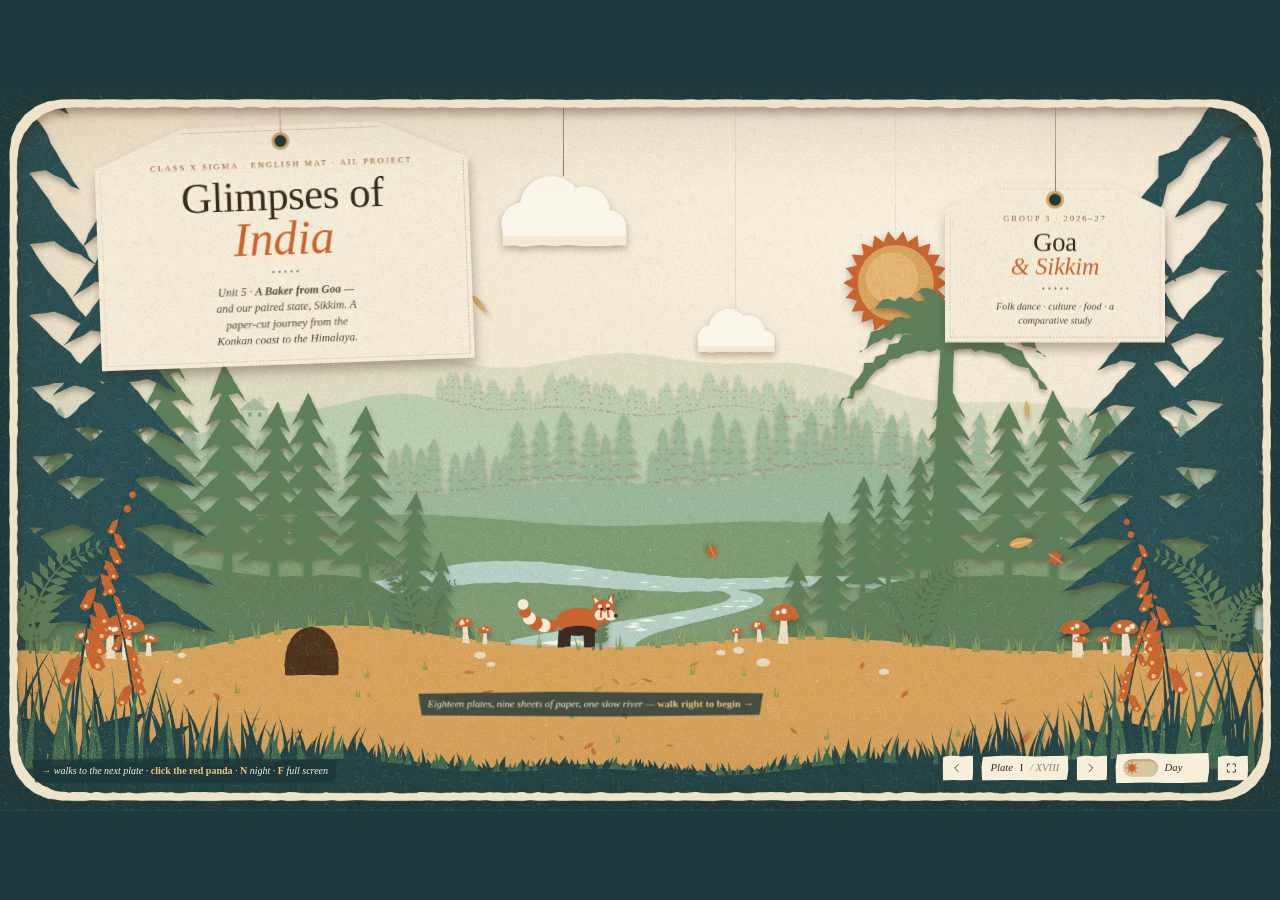
==== commit 7e5da2bb: "fix(english-x-sigma): expand tile padding and viewBox to prevent tree clipping; move members slide t" ====
--- a/english-x-sigma/index.html
+++ b/english-x-sigma/index.html
@@ -972,7 +972,19 @@
  ],
  scene:{ L2:[{a:.2,fig:'cottage'},{a:.8,fig:'cottage'}], L7:[{a:.25,fig:'burrow'},{a:.1,fig:'mushrooms',n:4},{a:.6,fig:'mushrooms',n:3},{a:.87,fig:'mushrooms',n:5},{a:.38,fig:'mushrooms',n:2}] } },
 
-/* 1 ─ Chosen sub-unit */
+/* 1 ─ Group */
+{ id:'group', panda:.86, items:[
+  {type:'card', x:330, y:96, w:1260, rot:.4, pin:true, html:`
+    <div class="speaker-tag">Presenter: Dhairya Shah</div>
+    <h2>Class ${DATA.klass} ${DATA.division} · <em class="in">Group ${DATA.group}</em></h2>
+    <table class="roster"><thead><tr><th>Member</th><th>Roll no.</th><th>Responsibility & Presentation Slides</th></tr></thead><tbody>
+    ${DATA.members.map((m,i)=>`<tr class="row" style="--j:${i}"><td class="n">${m.name}${m.lead?'<span class="badge">Leader</span>':''}</td><td class="r">${m.roll}</td><td>${m.task}</td></tr>`).join('')}
+    </tbody></table>
+    <p class="note">The group poster was illustrated by Aditya Jagdale; presentation slides are shared across all members.</p>`},
+ ],
+ scene:{ L7:[{a:.06,fig:'conch',s:1.4},{a:.14,fig:'coconutNut',s:1.5}], L5:[{a:.1,fig:'palmTall'}], L4:[{a:.3,fig:'boat',s:.9}] } },
+
+/* 2 ─ Chosen sub-unit: Baker from Goa */
 { id:'baker', panda:.57, items:[
   {type:'card', x:120, y:96, w:900, rot:-.5, pin:true, html:`
     <div class="speaker-tag">Presenter: Sarthak Kulkarni</div>
@@ -987,18 +999,6 @@
   {type:'note', x:1250, y:905, html:`The <b>pader</b> on his morning round — basket of poee, bamboo staff, bread-bangles`},
  ],
  scene:{ L7:[{a:.74,fig:'pader',s:2.7},{a:.62,fig:'breadBasket',s:1.6},{a:.9,fig:'coconutNut',s:1.6}], L5:[{a:.89,fig:'house',s:1.7}], L2:[{a:.6,fig:'house',s:.6}] } },
-
-/* 2 ─ Group */
-{ id:'group', panda:.86, items:[
-  {type:'card', x:330, y:96, w:1260, rot:.4, pin:true, html:`
-    <div class="speaker-tag">Presenter: Dhairya Shah</div>
-    <h2>Class ${DATA.klass} ${DATA.division} · <em class="in">Group ${DATA.group}</em></h2>
-    <table class="roster"><thead><tr><th>Member</th><th>Roll no.</th><th>Responsibility & Presentation Slides</th></tr></thead><tbody>
-    ${DATA.members.map((m,i)=>`<tr class="row" style="--j:${i}"><td class="n">${m.name}${m.lead?'<span class="badge">Leader</span>':''}</td><td class="r">${m.roll}</td><td>${m.task}</td></tr>`).join('')}
-    </tbody></table>
-    <p class="note">The group poster was illustrated by Aditya Jagdale; presentation slides are shared across all members.</p>`},
- ],
- scene:{ L7:[{a:.06,fig:'conch',s:1.4},{a:.14,fig:'coconutNut',s:1.5}], L5:[{a:.1,fig:'palmTall'}], L4:[{a:.3,fig:'boat',s:.9}] } },
 
 /* 3 ─ Introduction to Goa */
 { id:'goa', panda:.3, items:[
@@ -1749,12 +1749,12 @@
        Each tile gets its own trimmed band (1:1 viewBox, so nothing shifts
        by a pixel); all tiles share one shadow filter per depth. */
     const frag=document.createDocumentFragment();
-    const pad = 280;
+    const pad = 380;
     const tileW = W + 2 * pad;
     for(const g of gs){
       const j=+g.dataset.j,u0=j*W-pad;
       let y0=-M-80,y1=H+M;
-      try{const bb=g.getBBox();if(bb.height>1){y0=Math.max(-M-160,Math.floor(bb.y-40));y1=Math.min(H+M,Math.ceil(bb.y+bb.height+40));}}catch(e){}
+      try{const bb=g.getBBox();if(bb.height>1){y0=Math.floor(bb.y-60);y1=Math.ceil(bb.y+bb.height+60);}}catch(e){}
       const hh=Math.max(80,y1-y0);
       const tw=document.createElement('div');
       tw.className='tile';tw.dataset.j=j;
@@ -1904,7 +1904,7 @@
   function updateCounter(){$('counter').innerHTML=`Plate <b>${ROMAN(cur+1)}</b> <span style="opacity:.55">/ ${ROMAN(N)}</span>`;$('prev').disabled=cur===0;$('next').disabled=cur===N-1;}
   function cull(a,b){ // keep only the tiles between slide positions a..b alive
     for(const L of layerEls){if(!L.tiles.length)continue;const u0=Math.min(a,b)*W*L.f-W*.3,u1=Math.max(a,b)*W*L.f+W*1.3;
-      for(const t of L.tiles){const j=+t.dataset.j,t0=j*W-280,t1=j*W+W+280;t.style.display=(t1<u0||t0>u1)?'none':'';}}
+      for(const t of L.tiles){const j=+t.dataset.j,t0=j*W-380,t1=j*W+W+380;t.style.display=(t1<u0||t0>u1)?'none':'';}}
     // the paper cards are a sheet of their own: only the plates in play are
     // laid out, so the content layer stays ~3 plates wide instead of 18
     const lo=Math.min(a,b)-1,hi=Math.max(a,b)+1;
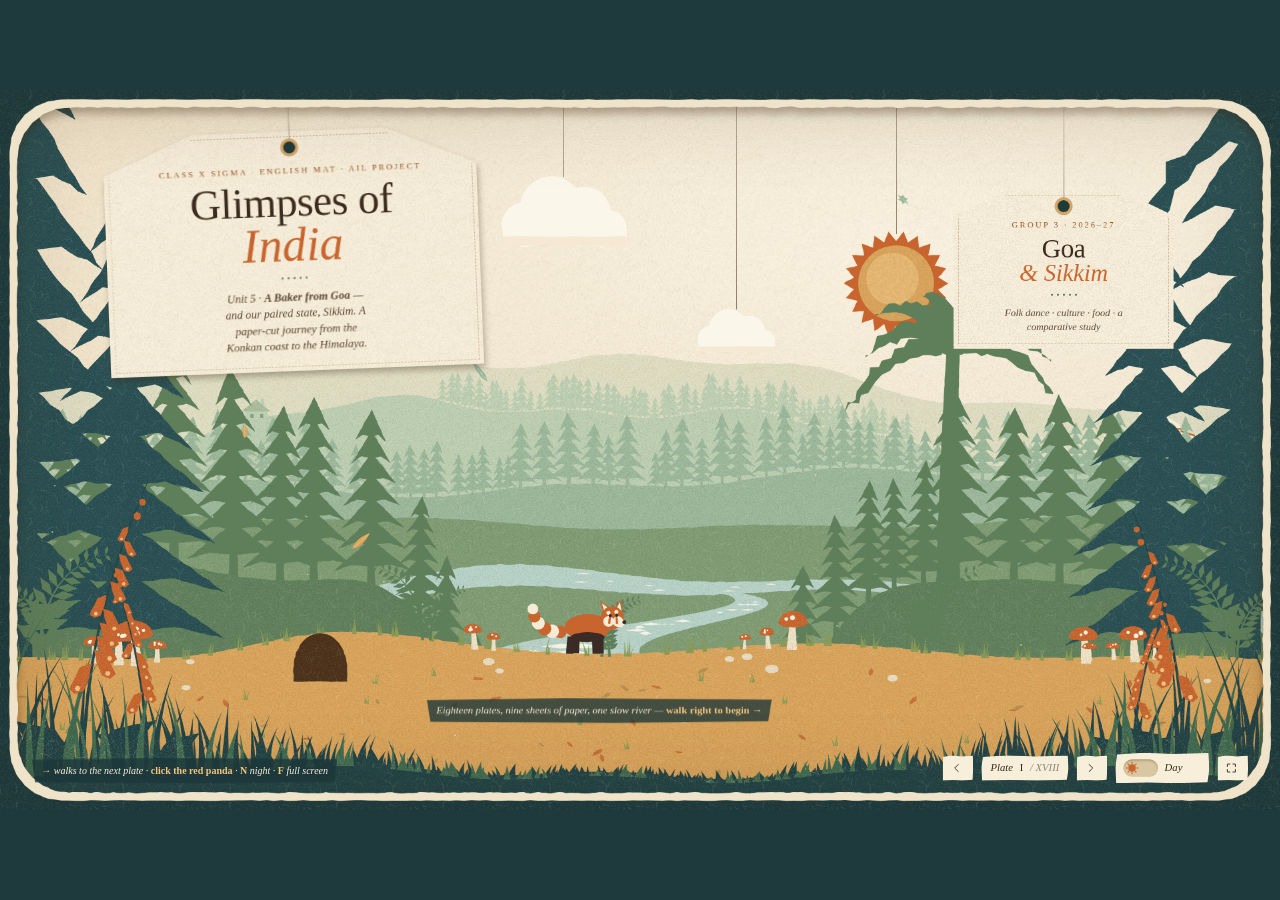
==== commit 1f9a5a91: "Resolve performance branch against current deck and preserve later fixes" ====
--- a/english-x-sigma/index.html
+++ b/english-x-sigma/index.html
@@ -315,6 +315,21 @@
 body.night .sources-btn{background:#2a2448;color:#eee6f7;border-color:rgba(176,186,255,.35)}
 body.night .sources-btn:hover{background:#352e5a;border-color:var(--kick)}
 
+/* Low-end quality tier: preserve content and geometry, simplify costly effects. */
+body.lite .layer.cut{filter:drop-shadow(0 4px 0 var(--shade))}
+body.lite .layer path,body.lite .layer circle{transition:fill .5s ease,opacity .5s ease}
+body.lite .leaf,body.lite .hang .obj{filter:none}
+body.lite .glowdots{filter:none}
+body.lite .glint{animation:none;opacity:.5}
+body.lite .pins .tw{animation-duration:4.4s}
+body.lite .tag-wrap{filter:drop-shadow(2px 6px 5px var(--shade))}
+body.lite .card-wrap{filter:drop-shadow(0 7px 6px var(--shade))}
+body.lite .poster-wrap{filter:drop-shadow(0 10px 9px var(--shade))}
+/* a filtered element that also *moves* re-runs its blur every single frame;
+   dropping the filter on the swinging tags is cheaper than dropping the swing */
+body.lite .tag-wrap.swingy{filter:none}
+body.lite .hang .swing{animation-duration:9s}
+
 </style>
 </head>
 <body>
@@ -1675,6 +1690,44 @@
   const body=document.body, stage=$('stage'), vp=$('vp');
   const reduceMQ=matchMedia('(prefers-reduced-motion: reduce)'); let reduce=reduceMQ.matches;
   reduceMQ.addEventListener&&reduceMQ.addEventListener('change',e=>{reduce=e.matches;});
+  /* ---------- quality tiers ----------
+     "full" is the deck exactly as designed.  "lite" trades only the most
+     expensive pixels — per-layer gaussian drop shadows, the grain on thin
+     blades, the blur on falling leaves, half the particles, the idle camera
+     drift — for a deck that is still unmistakably the same paper diorama on a
+     device that cannot afford all those blurs.  It switches itself on when the
+     device advertises that it is weak, or when the first second of the deck
+     genuinely runs below ~38 fps.  It never switches back, so it can't flicker. */
+  const perf={lite:false,checked:false,frames:0,slow:0};
+  function setLite(on){
+    if(perf.lite===on)return;
+    perf.lite=on;body.classList.toggle('lite',on);
+    if(on)document.querySelectorAll('.tile g.pc').forEach(g=>g.removeAttribute('filter'));
+  }
+  (function detect(){
+    // ?lite / #lite forces the tier (handy for judging it on a fast machine or
+    // for a projector laptop that is slow only on battery); ?full forces the
+    // design as drawn.
+    if(/[?&]lite\b/.test(location.search)||/#lite\b/.test(location.hash))return setLite(true);
+    if(/[?&]full\b/.test(location.search))return;
+    const c=navigator.connection||{};
+    if(c.saveData)return setLite(true);
+    if((navigator.deviceMemory||8)<=2)return setLite(true);
+    if((navigator.hardwareConcurrency||8)<=2)return setLite(true);
+  })();
+  function noteFrame(dt){
+    if(perf.checked)return;
+    perf.frames++;
+    if(perf.frames>20){                             // ignore the warm-up frames
+      if(dt>0.034)perf.slow++;                      // slower than ~29fps
+      if(perf.frames===140){
+        perf.checked=true;
+        // a few hiccups are normal; a machine whose first two seconds are a
+        // fifth slow frames needs the cheaper tier
+        if(perf.slow>24)setLite(true);
+      }
+    }
+  }
   const live=$('live'); const say=s=>{live.textContent=s;};
   const ROMAN=n=>{const v=[[10,'X'],[9,'IX'],[5,'V'],[4,'IV'],[1,'I']];let s='';for(const [a,b] of v)while(n>=a){s+=b;n-=a;}return s;};
 
@@ -1766,7 +1819,7 @@
       s.style.cssText=`width:${tileW}px;height:${hh}px;display:block;overflow:visible`;
 
       const wrap=document.createElementNS('http://www.w3.org/2000/svg','g');
-      wrap.setAttribute('class','pc');wrap.setAttribute('filter',`url(#${fid})`);
+      wrap.setAttribute('class','pc');if(!perf.lite)wrap.setAttribute('filter',`url(#${fid})`);
       wrap.appendChild(g);s.appendChild(wrap);
       tw.appendChild(s);
       frag.appendChild(tw);rec.tiles.push(tw);
@@ -2068,7 +2121,7 @@
   const leafShapes=['M0 -9C5 -6 6 1 0 9C-6 1 -5 -6 0 -9Z','M0 -9L2.5 -4L6.5 -5L4.5 0L7 3L2 3.5L0 9L-2 3.5L-7 3L-4.5 0L-6.5 -5L-2.5 -4Z','M0 -9C3 -7 4.5 -3 3.5 0C5 2 4 6 0 9C-4 6 -5 2 -3.5 0C-4.5 -3 -3 -7 0 -9Z'];
   const leafCls=['lf-a','lf-b','lf-c','lf-a','lf-b'];const leaves=[];
   function makeLeaves(){
-    const n=18;let html='';
+    const n=perf.lite?10:18;let html='';
     for(let i=0;i<n;i++){html+=`<div class="leaf"><svg viewBox="-10 -10 20 20" width="20" height="20"><path class="${leafCls[i%5]}" d="${leafShapes[i%3]}"/><path class="lf-v" d="M0 -7V8"/></svg></div>`;}
     leavesEl.innerHTML=html;
     Array.from(leavesEl.children).forEach((el,i)=>leaves.push({el,on:false,x:0,y:0,vx:0,vy:0,rot:0,vr:0,ph:Math.random()*6,sz:1,ambient:i<8}));
@@ -2088,7 +2141,7 @@
   const fx=fliesC.getContext('2d');let dpr=1,flies=[],nightAmt=0,sprite=null;
   function sizeFlies(){
     dpr=1;fliesC.width=W+2*M;fliesC.height=H+2*M;fliesC.style.width=(W+2*M)+'px';fliesC.style.height=(H+2*M)+'px';
-    flies=[];for(let i=0;i<38;i++)flies.push({x:Math.random()*W,y:H*(.45+Math.random()*.5),a:Math.random()*6.28,sp:rr(12,26),ph:Math.random()*6.28,bl:rr(.6,1.4),z:rr(.6,1.2)});
+    flies=[];for(let i=0;i<(perf.lite?22:38);i++)flies.push({x:Math.random()*W,y:H*(.45+Math.random()*.5),a:Math.random()*6.28,sp:rr(12,26),ph:Math.random()*6.28,bl:rr(.6,1.4),z:rr(.6,1.2)});
     sprite=document.createElement('canvas');sprite.width=sprite.height=64;const g=sprite.getContext('2d'),gr=g.createRadialGradient(32,32,0,32,32,32);gr.addColorStop(0,'rgba(255,250,200,1)');gr.addColorStop(.14,'rgba(246,236,130,.95)');gr.addColorStop(.4,'rgba(214,230,110,.28)');gr.addColorStop(1,'rgba(200,220,100,0)');g.fillStyle=gr;g.fillRect(0,0,64,64);
   }
   let ptr={x:-9999,y:-9999,t:0};
@@ -2122,7 +2175,7 @@
   let raf=0,last=performance.now(),clock=0;
   function frame(now){
     raf=requestAnimationFrame(frame);
-    const dt=Math.min(.05,(now-last)/1000);last=now;clock+=dt;
+    const dt=Math.min(.05,(now-last)/1000);last=now;clock+=dt;noteFrame(dt);
     const target=body.classList.contains('night')?1:0;nightAmt+=(target-nightAmt)*(1-Math.exp(-dt*1.6));
     stepCamera(dt);stepParallax(dt,clock);applyCamera();stepTags(dt,clock);stepLeaves(dt,clock);stepPanda(dt);stepFlies(dt,clock);
   }
@@ -2205,7 +2258,7 @@
   setTimeout(()=>slots[k0].classList.add('on'),reduce?0:650);
   if(location.hash!=='#'+(k0+1))history.replaceState(null,'',(location.pathname||'')+'#'+(k0+1));
   start();
-  window.DECK={goTo,setNight,get cur(){return cur;},get cam(){return cam;},hop:hopLocal,setCam(x){tween=null;cam=x;cull(Math.floor(x),Math.ceil(x));applyCamera();}};
+  window.DECK={goTo,setNight,get cur(){return cur;},get cam(){return cam;},get lite(){return perf.lite;},hop:hopLocal,setCam(x){tween=null;cam=x;cull(Math.floor(x),Math.ceil(x));applyCamera();}};
 })();
 
 </script>
